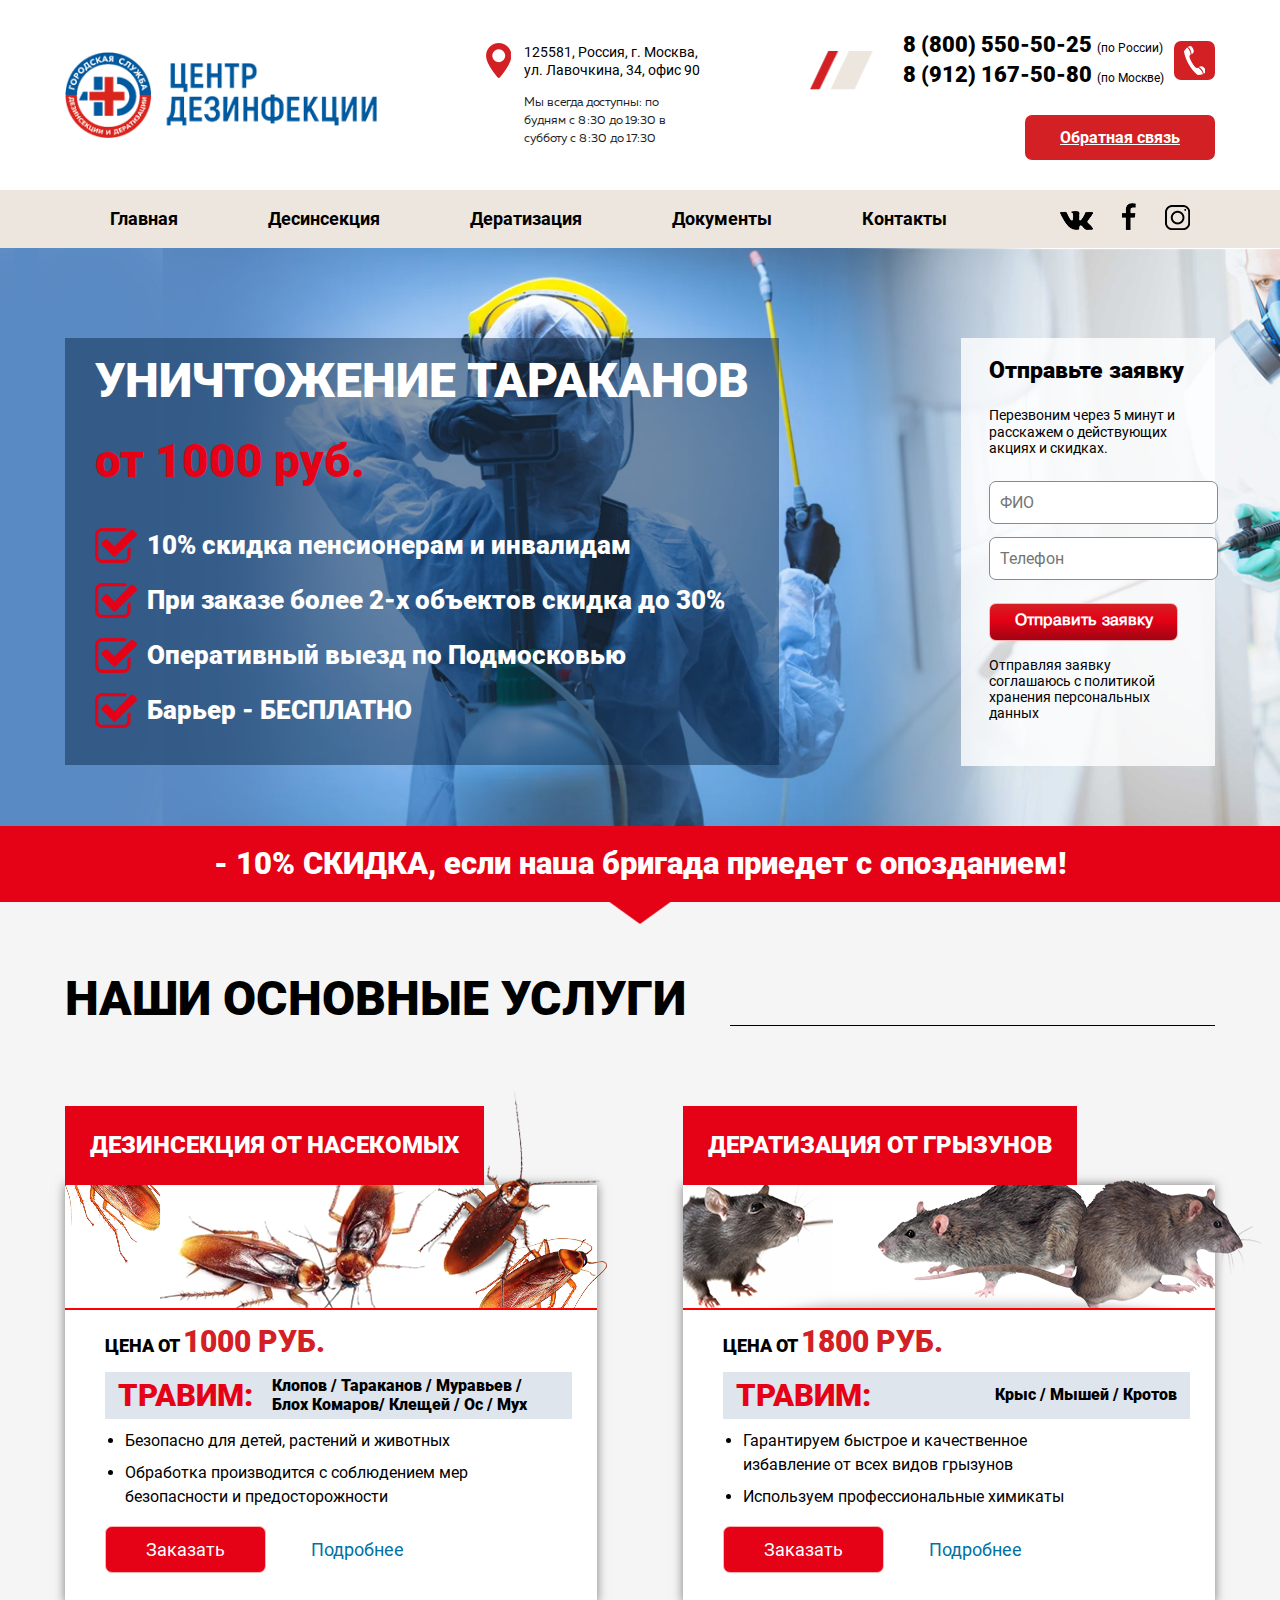
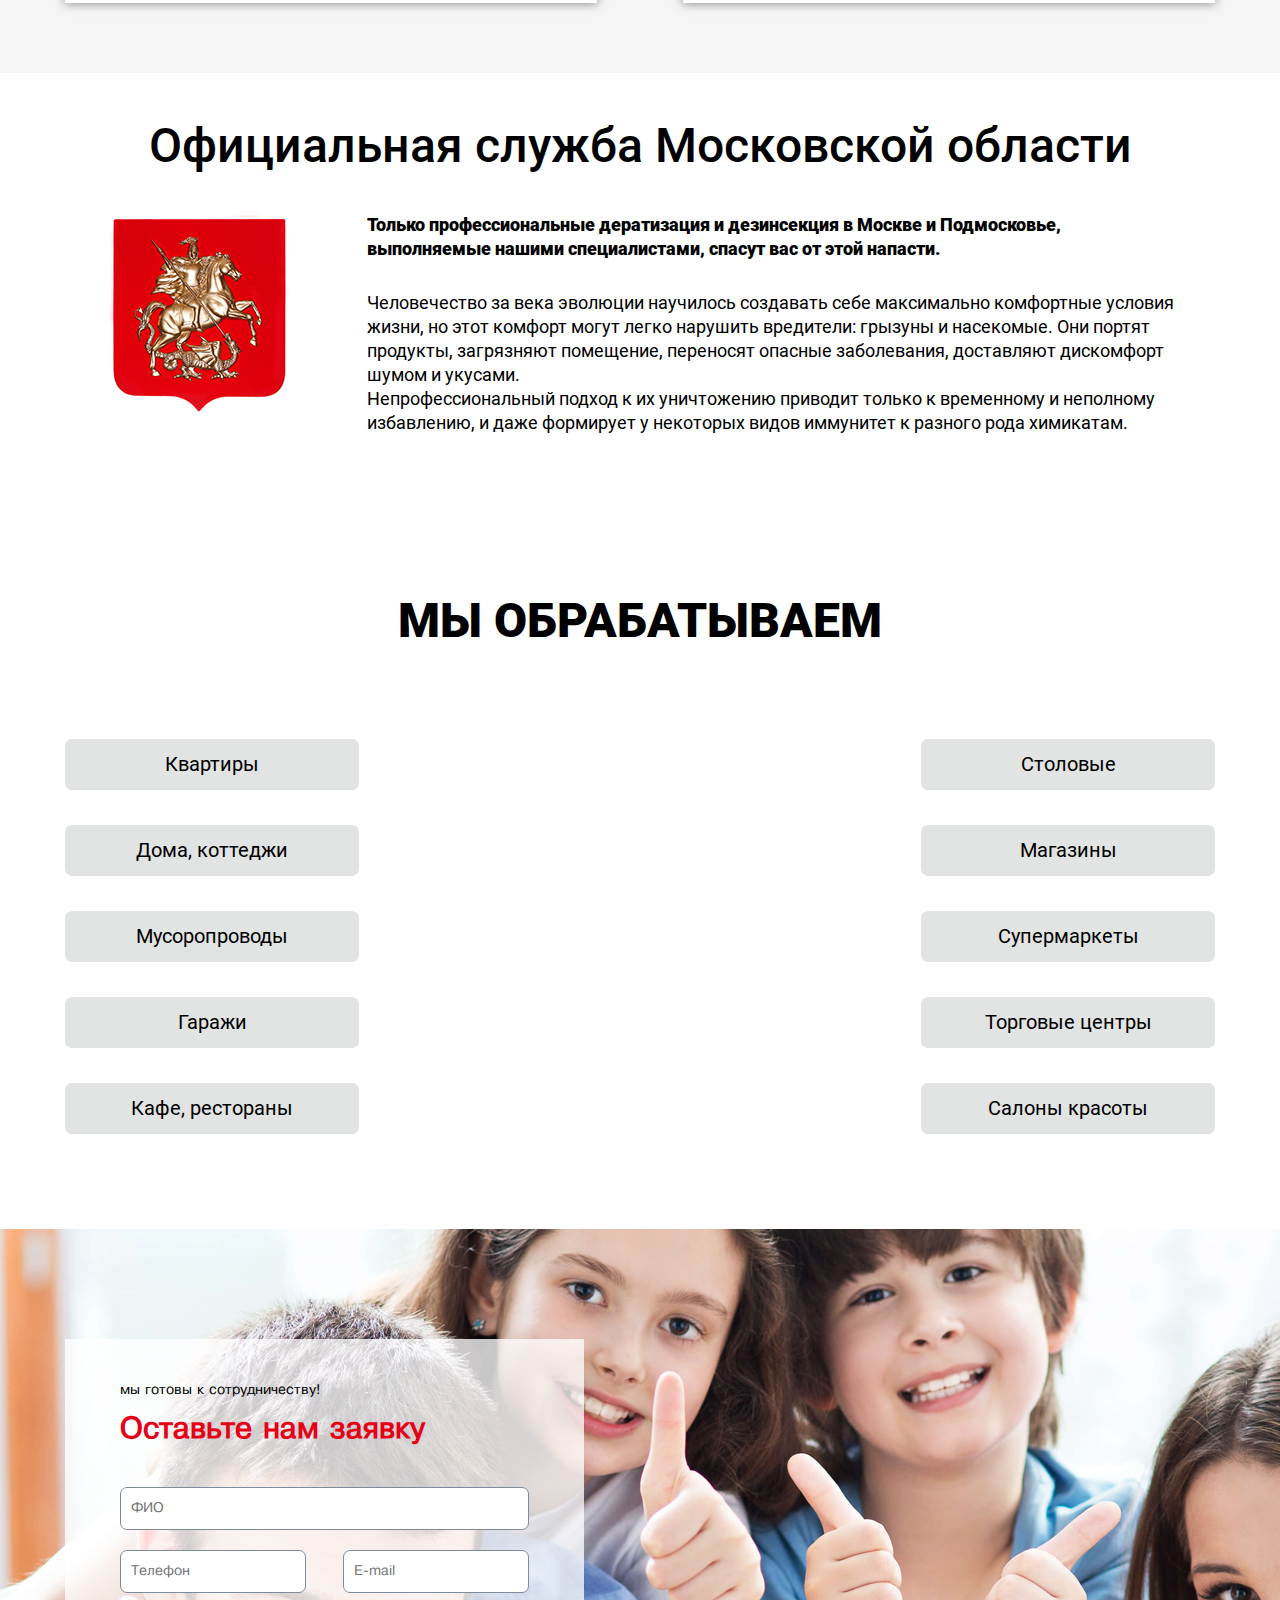
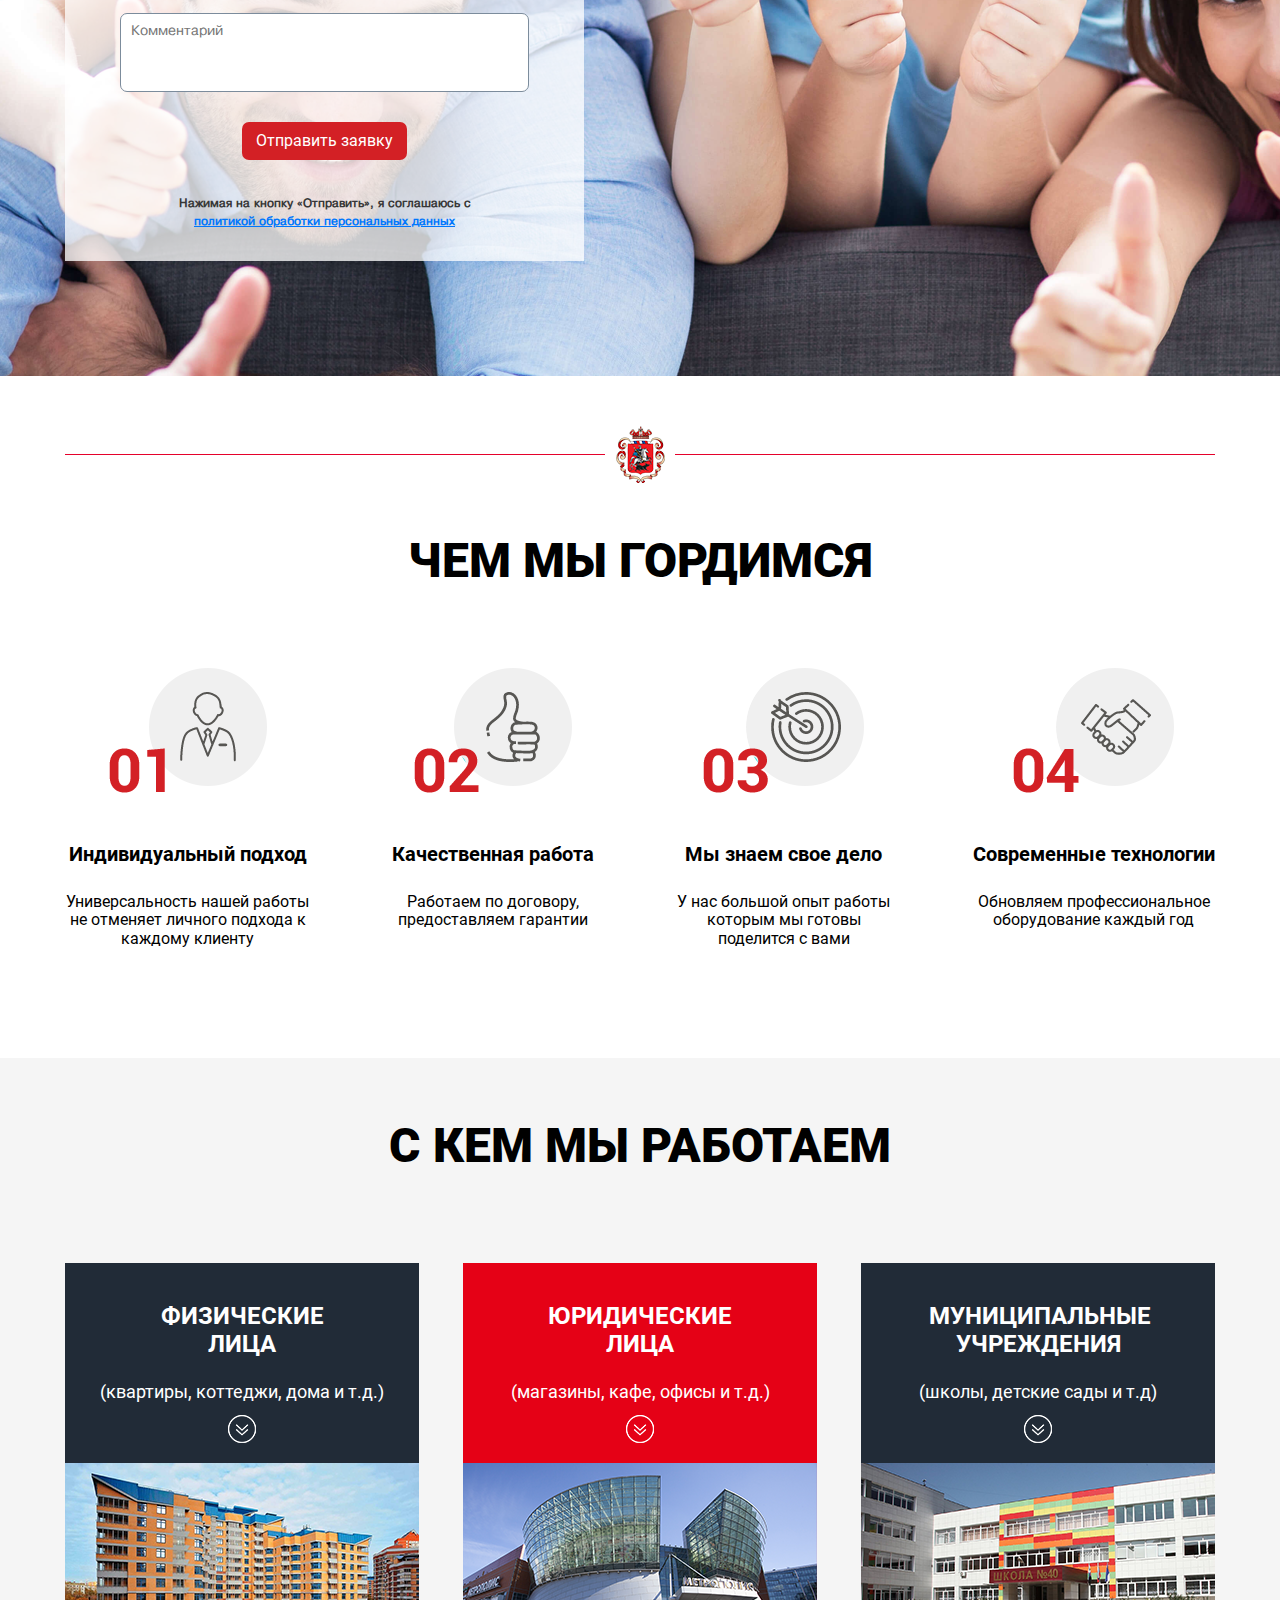
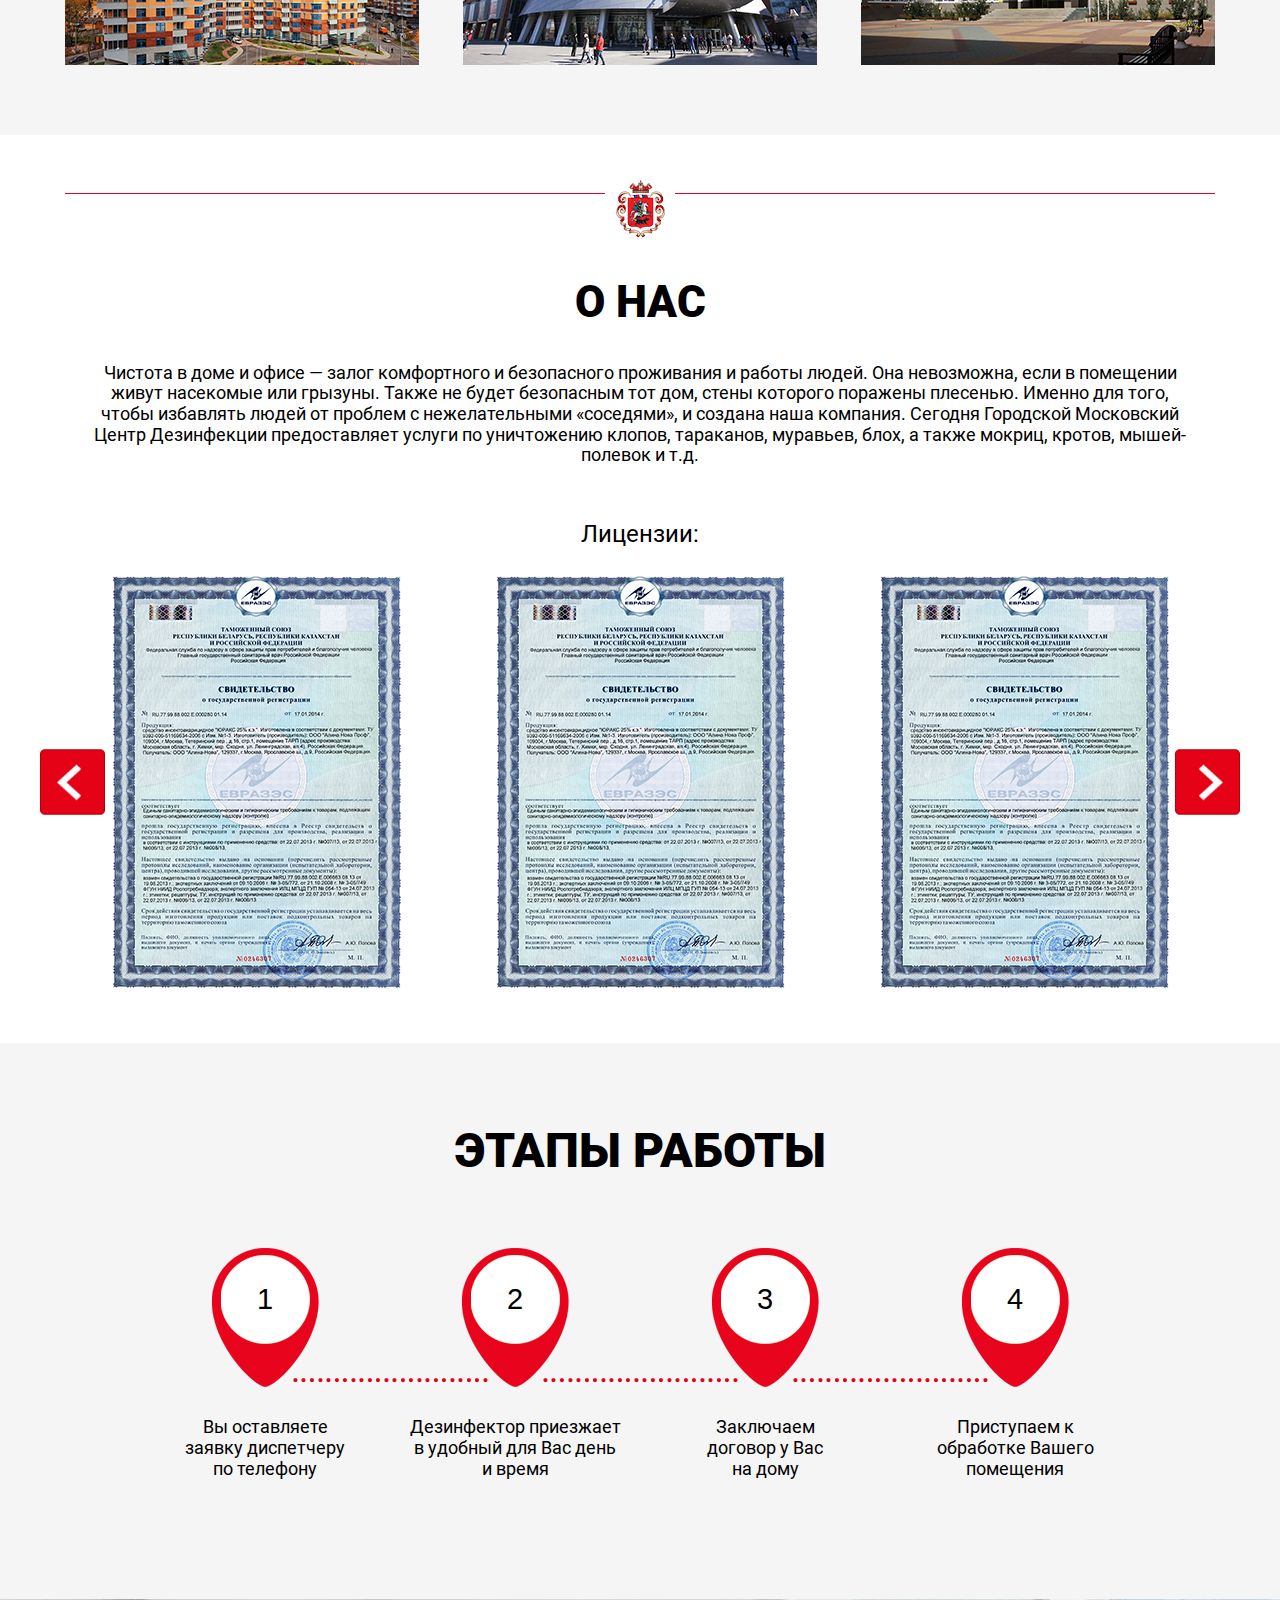
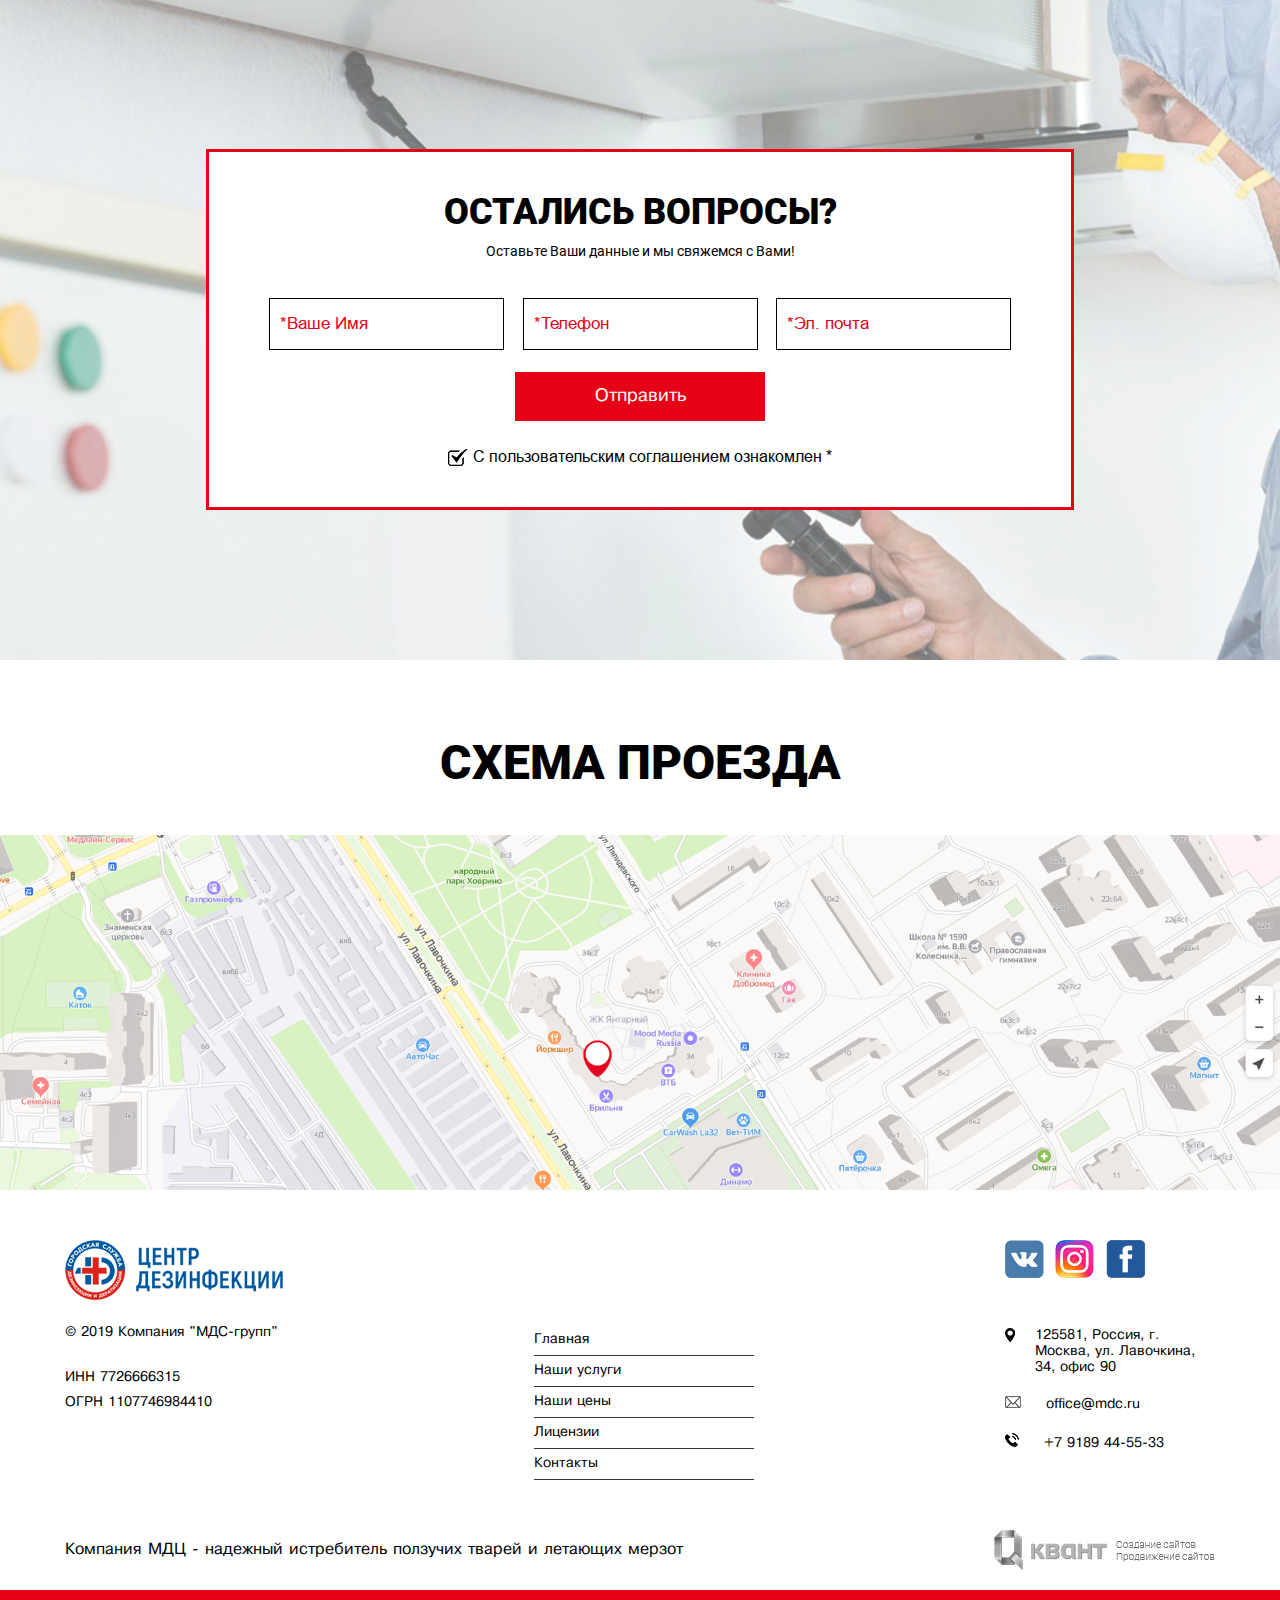
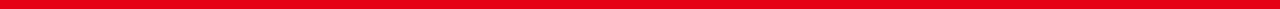
==== main.html @ e2142333 "both pages + responsive" ====
<html lang="en">
<head>
    <meta charset="UTF-8">
    <meta name="viewport" content="width=device-width, initial-scale=1.0">
    <title>MCD</title>
    <link rel="stylesheet" href="css/normalize.css">
    <link rel="stylesheet" href="fonts/Roboto/style.css">
    <link rel="stylesheet" href="fonts/Muller/style.css">
    <link rel="stylesheet" href="fonts/Pragmatica/style.css">
    <link rel="stylesheet" href="fonts/Arial/style.css">
    <link rel="stylesheet" href="css/slick.css">
    <link rel="stylesheet" href="css/style.css">
</head>
<body>
    
    <header>
        <div class="container">
            <div class="logo">
                <img src="img/mainLogo.png" alt="">
            </div>

            <div class="addresInfo">
                <div class="left">
                    <img src="img/mark.png" alt="">
                </div>
                <div class="right">
                    <p>125581, Россия, г. Москва, 
                        ул. Лавочкина, 34, офис 90
                    </p>
                    <span>Мы всегда доступны:
                        по будням с 8:30 до 19:30
                        в субботу с 8:30 до 17:30
                    </span>
                </div>
            </div>

            <div class="phoneNumbers">
                <div class="wrapper">
                    <div class="left">
                        <img src="img/anLines.png" alt="">
                    </div>
                    <div class="right">
                        <div class="phones">
                            <a href="tel:+8 (800) 550-50-25">
                                8 (800) 550-50-25
                                <span>(по России)</span>
                            </a>
                            <a href="tel:+8 (912) 167-50-80">
                                8 (912) 167-50-80
                                <span>
                                    (по Москве)
                                </span>
                            </a>
                        </div>
                        <a href="#" class="button"><img src="img/icone-fone.png" alt=""></a>
                    </div>
                </div>
                <a href="#" class="feedback"> Обратная связь</a>
            </div>
        </div>
    </header>
    
    <section id="menu">
        <div class="container">
            <div class="menu">
                <ul class="menuList">
                    <li class="menuList-item"><a href="#">Главная</a></li>
                    <li class="menuList-item"><a href="#">Десинсекция</a></li>
                    <li class="menuList-item"><a href="#">Дератизация </a></li>
                    <li class="menuList-item"><a href="#">Документы</a></li>
                    <li class="menuList-item"><a href="#">Контакты</a></li>
                </ul>
            </div>
            <div class="socLinks">
                <ul class="solLinks-list">
                    <li class="socLinks-list-item"><a href="#"><img src="img/vk.png" alt=""></a></li>
                    <li class="socLinks-list-item"><a href="#"><img src="img/fa.png" alt=""></a></li>
                    <li class="socLinks-list-item"><a href="#"><img src="img/ig.png" alt=""></a></li>
                </ul>
            </div>
            <div class="burger">
                <span></span>
                <span></span>
                <span></span>
            </div>
        </div>
    </section>

    <section id="slid">
        <div class="container">
            <div class="left">  
                <div class="slider">
                    <div class="slider-wrapper">
                        <div class="slider-wrapper-item">
                            <p>уничтожение тараканов</p>
                            <span>от 1000 руб.</span>
                            <ul>
                                <li>10% скидка пенсионерам и инвалидам</li>
                                <li>При заказе более 2-х объектов скидка до 30%</li>
                                <li>Оперативный выезд по Подмосковью</li>
                                <li>Барьер - БЕСПЛАТНО</li>
                            </ul>
                        </div>
                    </div>
                </div>
            </div>
            <div class="right">
                <p> Отправьте заявку</p>
                <span>Перезвоним через 5 минут и 
                    расскажем о действующих 
                    акциях и скидках.</span>
                <form>
                    <input type="text" placeholder="ФИО">
                    <input type="text" placeholder="Телефон">
                    <button>Отправить заявку</button>
                    <span>Отправляя заявку соглашаюсь
                        с политикой хранения 
                       персональных данных</span>
                </form>
            </div>
        </div>
    </section>

    <section id="disc">
        <div class="container">
            <p>- 10% СКИДКА, если наша бригада приедет с опозданием!</p>
        </div>
        <img src="img/aroowddown.png" alt="">
    </section>

    <section id="sercis">
        <div class="container">
            <div class="title">
                <p>наши основные услуги</p>
                <span></span>
            </div>
            <div class="wrapper">
                <div class="item">
                    <h6>Дезинсекция от насекомых</h6>
                    <div class="bout">
                        <div class="img-wrapper">
                            <img src="img/tarakans.png" alt="">
                        </div>
                        <div class="bout-wrapper">
                            <div class="hor-line"></div>
                            <div class="price">
                                <p>Цена от <span> 1000 руб.</span> </p>
                            </div>
                            <div class="sho">
                                <p>ТРАВИМ:</p>
                                <span>Клопов / Тараканов / Муравьев / Блох
                                    Комаров/ Клещей / Ос  / Мух</span>
                            </div>
                            <ul>
                                <li>Безопасно для детей, растений и животных</li>
                                <li>Обработка производится с соблюдением мер безопасности и предосторожности</li>
                            </ul>
                            <div class="links">
                                <a href="№" class="ord">Заказать</a>
                                <a href="Подробнее" class="mor">Подробнее</a>
                            </div>
                        </div>
                    </div>
                </div>
                <div class="item">
                    <h6>Дератизация от грызунов</h6>
                    <div class="bout">
                        <div class="img-wrapper sec">
                            <img src="img/tichemish.png" alt="">
                        </div>
                        <div class="bout-wrapper">
                            <div class="hor-line"></div>
                            <div class="price">
                                <p>Цена от <span> 1800 руб.</span> </p>
                            </div>
                            <div class="sho">
                                <p>ТРАВИМ:</p>
                                <span>Крыс / Мышей / Кротов</span>
                            </div>
                            <ul>
                                <li>Гарантируем быстрое и качественное избавление от всех видов грызунов</li>
                                <li>Используем профессиональные химикаты</li>
                            </ul>
                            <div class="links">
                                <a href="№" class="ord">Заказать</a>
                                <a href="Подробнее" class="mor">Подробнее</a>
                            </div>
                        </div>
                    </div>
                </div>
            </div>
        </div>
    </section>

    <section id="ofic">
        <div class="container">
            <h4>Официальная служба Московской области</h4>
            <div class="wrapper">
                <div class="left">
                    <img src="img/gerb_-moscow-dlya-pomesheniy-1000x1000h.png" alt="">
                </div>
                <div class="right">
                    <span>Только профессиональные дератизация и дезинсекция в Москве и Подмосковье, выполняемые нашими специалистами, спасут вас от этой напасти. </span>
                    <p>Человечество за века эволюции научилось создавать себе максимально комфортные условия жизни, но этот комфорт могут легко нарушить вредители: грызуны и насекомые. Они портят продукты, загрязняют помещение, переносят опасные заболевания, доставляют дискомфорт шумом и укусами. </p>
                    <p>Непрофессиональный подход к их уничтожению приводит только к временному и неполному избавлению, и даже формирует у некоторых видов иммунитет к разного рода химикатам. </p>
                </div>
            </div>
        </div>
    </section>

    <section id="act">
        <div class="container">
            <div class="top">
                <h4>акция</h4>
                <span></span>
            </div>
            <div class="bottom">
                <div class="wrapper">
                    <div class="left">
                        <p>скидка 10%</p>
                        <span>инвалидам и 
                            многодетным семьям</span>
                    </div>
                    <div class="center">
                        <p>При заказе  обработки помещения двумя 
                            препаратами и более -БАРЬЕР в подарок! </p>
                    </div>
                    <div class="right">
                        <a href="#">подробнее</a>
                    </div>
                </div>
            </div>
        </div>
    </section>

    <section id="process">
        <div class="container">
            <h4>Мы обрабатываем</h4>
            <div class="wrapper">
                <div class="left procList">
                    <ul>
                        <li>Квартиры</li>
                        <li>Дома, коттеджи</li>
                        <li>Мусоропроводы</li>
                        <li>Гаражи</li>
                        <li>Кафе, рестораны</li>
                    </ul>
                </div>
                <div class="center">
                    <img src="img/ghostBuster2.png" alt="">
                </div>
                <div class="right procList">
                    <ul>
                        <li>Столовые</li>
                        <li>Магазины</li>
                        <li>Супермаркеты</li>
                        <li>Торговые центры</li>
                        <li>Салоны красоты</li>
                    </ul>
                </div>
            </div>
        </div>
    </section>

    <section id="leav">
        <div class="container">
            <div class="wrapper">
                <span>мы готовы к сотрудничеству!</span>
                <p>Оставьте нам заявку</p>
                <form >
                    <input type="text" placeholder="ФИО">
                    <div class="form-wrapper">
                        <input type="text" placeholder="Телефон">
                        <input type="text" placeholder="E-mail">
                    </div>
                    <textarea name="comment" id=""" placeholder="Комментарий"></textarea>
                    <button>Отправить заявку</button>
                    <p class="som">Нажимая на кнопку «Отправить», я соглашаюсь с
                        <a href="#">
                            политикой обработки персональных данных
                        </a>
                    </p>
                </form>
            </div>
        </div>
    </section>

    <section id="pride">
        <div class="container">
            <div class="top">
                <span></span>
                <img src="img/logosmol.png" alt="">
                <span></span>
            </div>
            <h4>чем мы гордимся</h4>
            <div class="wrapper">
                <div class="item">
                    <img src="img/01.png" alt="">
                    <p>Индивидуальный подход</p>
                    <span class="fi">Универсальность нашей работы не отменяет личного подхода к каждому клиенту</span>
                </div>
                <div class="item">
                    <img src="img/02.png" alt="">
                    <p>Качественная работа</p>
                    <span class="se">Работаем по договору, предоставляем гарантии</span>
                </div>
                <div class="item">
                    <img src="img/03.png" alt="">
                    <p>Мы знаем свое дело</p>
                    <span class="th">У нас большой опыт работы которым мы готовы поделится с вами</span>
                </div>
                <div class="item">
                    <img src="img/04.png" alt="">
                    <p>Современные технологии</p>
                    <span class="fo">Обновляем профессиональное оборудование каждый год</span>
                </div>
            </div>
        </div>
    </section>


    <section id="workwith">
        <div class="container">
            <h4>С КЕМ МЫ РАБОТАЕМ</h4>
            <div class="wrapper">
                <div class="item">
                    <p>физические лица</p>
                    <span>(квартиры, коттеджи, дома и т.д.)</span>
                    <a href="#"><img src="img/arrdw.png" alt=""></a>
                    <img src="img/home1.png" alt="">
                </div>
                <div class="item red">
                    <p>юридические 
                        лица</p>
                    <span>(магазины, кафе, офисы и т.д.)</span>
                    <a href="#"><img src="img/arrdw.png" alt=""></a>
                    <img src="img/20160424_arch_083-40.png" alt="">
                </div>
                <div class="item">
                    <p>муниципальные
                        учреждения</p>
                    <span>(школы, детские сады и т.д)</span>
                    <a href="#"><img src="img/arrdw.png" alt=""></a>
                    <img src="img/6473924493088928_23d4.png" alt="">
                </div>
            </div>
        </div>
    </section>


    <section id="aboutUs">
        <div class="container">
            <div class="top">
                <span></span>
                <img src="img/logosmol.png" alt="">
                <span></span>
            </div>
            <h4>о нас</h4>
            <p>Чистота в доме и офисе — залог комфортного и безопасного проживания и работы людей. Она невозможна, если в помещении живут насекомые или грызуны. Также не будет безопасным тот дом, стены которого поражены плесенью. Именно для того, чтобы избавлять людей от проблем с нежелательными «соседями», и создана наша компания. Сегодня Городской Московский Центр Дезинфекции предоставляет услуги по уничтожению клопов, тараканов, муравьев, блох, а также мокриц, кротов, мышей-полевок и т.д.</p>
            <span>Лицензии:</span>
            <div class="slider">
                <div class="prevArrow"><img src="img/sliderarrowrever.png" alt=""></div>
                <div class="nextArrow"><img src="img/sliderarrow.png" alt=""></div>
                <div id="slider-wrapper">
                    <div class="item">
                        <img src="img/224bf5_38992fc24345467e85a9c47b51f664c1.jpg_srz_1661_2362_85_22_0.50_1.20_0.00_jpg_srz_копия.png" alt="">
                    </div>
                    <div class="item">
                        <img src="img/224bf5_38992fc24345467e85a9c47b51f664c1.jpg_srz_1661_2362_85_22_0.50_1.20_0.00_jpg_srz_копия.png" alt="">
                    </div>
                    <div class="item">
                        <img src="img/224bf5_38992fc24345467e85a9c47b51f664c1.jpg_srz_1661_2362_85_22_0.50_1.20_0.00_jpg_srz_копия.png" alt="">
                    </div>
                    <div class="item">
                        <img src="img/224bf5_38992fc24345467e85a9c47b51f664c1.jpg_srz_1661_2362_85_22_0.50_1.20_0.00_jpg_srz_копия.png" alt="">
                    </div>
                    <div class="item">
                        <img src="img/224bf5_38992fc24345467e85a9c47b51f664c1.jpg_srz_1661_2362_85_22_0.50_1.20_0.00_jpg_srz_копия.png" alt="">
                    </div>
                    <div class="item">
                        <img src="img/224bf5_38992fc24345467e85a9c47b51f664c1.jpg_srz_1661_2362_85_22_0.50_1.20_0.00_jpg_srz_копия.png" alt="">
                    </div>
                    

                </div>
            </div>
        </div>
    </section>

    <section id="stage">
        <div class="container">
            <h4> этапы работы</h4>
            <div class="wrapper">
                <div class="top">
                    <div class="mark">
                        <img src="img/sprite_border.png" alt="" class="mark">
                        <p>1</p>
                        <span class="fir">Вы оставляете
                            заявку диспетчеру
                            по телефону</span>
                            <div class="dots on"></div>
                    </div>
                    <div class="mark">
                        <img src="img/sprite_border.png" alt="" class="mark">
                        <p>2</p>
                        <span class="sec">Дезинфектор приезжает
                            в удобный для Вас 
                            день и время</span>
                            <div class="dots tw"></div>
                    </div>
                    <div class="mark">
                        <img src="img/sprite_border.png" alt="" class="mark">
                        <p>3</p>
                        <span class="thir">Заключаем 
                            договор у Вас 
                            на дому</span>
                            <div class="dots tr"></div>
                    </div>
                    <div class="mark">
                        <img src="img/sprite_border.png" alt="" class="mark">
                        <p>4</p>
                        <span class="four">Приступаем 
                            к обработке
                            Вашего помещения</span>
                    </div>
                </div>
                <div class="bottom">
                    
                    
                    
                </div>
            </div>
        </div>
    </section>

    <section id="quest">
        <div class="container">
            <div class="wrapper">
                <h4>Остались вопросы?</h4>
                <p>Оставьте Ваши данные и мы свяжемся с Вами!</p>
                <form>
                    <div class="form-wrapper">
                        <input type="text" placeholder="*Ваше Имя">
                        <input type="tel" placeholder="*Телефон">
                        <input type="email" placeholder="*Эл. почта">
                    </div>
                    <button>Отправить</button>
                    <div class="sign">
                        <!-- <input type="checkbox" name="singCheck" id="singCheck"> -->
                        <img src="img/check2.png" alt="">
                        <label for="singCheck">С пользовательским соглашением ознакомлен *</label>
                    </div>
                </form>
            </div>
        </div>
    </section>

    <section id="scheme">
        <h4>схема проезда</h4>
        <div class="map">
            <img src="img/map.png" alt="">
        </div>
    </section>

    <footer>
        <div class="container">
            <div class="top">
                <div class="left">
                    <img src="img/footerLogo.png" alt="" class="logo">
                    <p class="right">© 2019  Компания "МДС-групп"</p>
                    <p>ИНН 7726666315</p>
                    <p>ОГРН 1107746984410</p>
                </div>
                <div class="center">
                    <ul>
                        <li>Главная</li>
                        <li>Наши услуги</li>
                        <li>Наши цены </li>
                        <li>Лицензии</li>
                        <li>Контакты</li>
                    </ul>
                </div>
                <div class="right">
                    <div class="socLinks">
                        <a href="#"><img src="img/vk1.png" alt=""></a>
                        <a href="#"><img src="img/ig1.png" alt=""></a>
                        <a href="#"><img src="img/fa1.png" alt=""></a>
                    </div>
                    <div class="loc">
                        <img src="img/maps-and-flags.png" alt="">
                        <p>125581, Россия, г. Москва, 
                        ул. Лавочкина, 34, офис 90</p>
                    </div>
                    <div class="mail wrs">
                        <img src="img/kisspng-email-address-computer-icons-waitakere-kyokushin-k-outlook-5ad5a751e7c9a8.png" alt="">
                        <a href="mailto:office@mdc.ru">office@mdc.ru</a>
                    </div>
                    <div class="phon wrs">
                        <img src="img/telephone.png" alt="">
                        <a href="tel:++7 9189 44-55-33">+7 9189 44-55-33</a>
                    </div>
                </div>
            </div>
            <div class="bottom">
                <div class="left">
                    <p>Компания МДЦ - надежный истребитель ползучих тварей и летающих мерзот</p>
                </div>
                <div class="right">
                    <img src="img/qvant.png" alt="">
                </div>
            </div>
        </div>
        <div class="rl"></div>
    </footer>
    <script src="js/jquery-3.5.1.min.js"></script>
    <script src="js/slick.min.js"></script>
    <script src="js/main.js"></script>
</body>
</html>
---- fonts/Roboto/style.css ----
/* This stylesheet generated by Transfonter (https://transfonter.org) on February 25, 2018 4:00 PM */

@font-face {
    font-family: 'Roboto';
    src: url('Roboto-MediumItalic.eot');
    src: local('Roboto Medium Italic'), local('Roboto-MediumItalic'),
        url('Roboto-MediumItalic.eot?#iefix') format('embedded-opentype'),
        url('Roboto-MediumItalic.woff') format('woff'),
        url('Roboto-MediumItalic.ttf') format('truetype');
    font-weight: 500;
    font-style: italic;
}

@font-face {
    font-family: 'Roboto';
    src: url('Roboto-Italic.eot');
    src: local('Roboto Italic'), local('Roboto-Italic'),
        url('Roboto-Italic.eot?#iefix') format('embedded-opentype'),
        url('Roboto-Italic.woff') format('woff'),
        url('Roboto-Italic.ttf') format('truetype');
    font-weight: normal;
    font-style: italic;
}

@font-face {
    font-family: 'Roboto';
    src: url('Roboto-Bold.eot');
    src: local('Roboto Bold'), local('Roboto-Bold'),
        url('Roboto-Bold.eot?#iefix') format('embedded-opentype'),
        url('Roboto-Bold.woff') format('woff'),
        url('Roboto-Bold.ttf') format('truetype');
    font-weight: bold;
    font-style: normal;
}

@font-face {
    font-family: 'Roboto';
    src: url('Roboto-Regular.eot');
    src: local('Roboto'), local('Roboto-Regular'),
        url('Roboto-Regular.eot?#iefix') format('embedded-opentype'),
        url('Roboto-Regular.woff') format('woff'),
        url('Roboto-Regular.ttf') format('truetype');
    font-weight: normal;
    font-style: normal;
}

@font-face {
    font-family: 'Roboto';
    src: url('Roboto-Medium.eot');
    src: local('Roboto Medium'), local('Roboto-Medium'),
        url('Roboto-Medium.eot?#iefix') format('embedded-opentype'),
        url('Roboto-Medium.woff') format('woff'),
        url('Roboto-Medium.ttf') format('truetype');
    font-weight: 500;
    font-style: normal;
}

@font-face {
    font-family: 'Roboto';
    src: url('Roboto-BoldItalic.eot');
    src: local('Roboto Bold Italic'), local('Roboto-BoldItalic'),
        url('Roboto-BoldItalic.eot?#iefix') format('embedded-opentype'),
        url('Roboto-BoldItalic.woff') format('woff'),
        url('Roboto-BoldItalic.ttf') format('truetype');
    font-weight: bold;
    font-style: italic;
}

@font-face {
    font-family: 'Roboto';
    src: url('Roboto-ThinItalic.eot');
    src: local('Roboto Thin Italic'), local('Roboto-ThinItalic'),
        url('Roboto-ThinItalic.eot?#iefix') format('embedded-opentype'),
        url('Roboto-ThinItalic.woff') format('woff'),
        url('Roboto-ThinItalic.ttf') format('truetype');
    font-weight: 100;
    font-style: italic;
}

@font-face {
    font-family: 'Roboto';
    src: url('Roboto-Black.eot');
    src: local('Roboto Black'), local('Roboto-Black'),
        url('Roboto-Black.eot?#iefix') format('embedded-opentype'),
        url('Roboto-Black.woff') format('woff'),
        url('Roboto-Black.ttf') format('truetype');
    font-weight: 900;
    font-style: normal;
}

@font-face {
    font-family: 'Roboto';
    src: url('Roboto-Light.eot');
    src: local('Roboto Light'), local('Roboto-Light'),
        url('Roboto-Light.eot?#iefix') format('embedded-opentype'),
        url('Roboto-Light.woff') format('woff'),
        url('Roboto-Light.ttf') format('truetype');
    font-weight: 300;
    font-style: normal;
}

@font-face {
    font-family: 'Roboto';
    src: url('Roboto-LightItalic.eot');
    src: local('Roboto Light Italic'), local('Roboto-LightItalic'),
        url('Roboto-LightItalic.eot?#iefix') format('embedded-opentype'),
        url('Roboto-LightItalic.woff') format('woff'),
        url('Roboto-LightItalic.ttf') format('truetype');
    font-weight: 300;
    font-style: italic;
}

@font-face {
    font-family: 'Roboto';
    src: url('Roboto-BlackItalic.eot');
    src: local('Roboto Black Italic'), local('Roboto-BlackItalic'),
        url('Roboto-BlackItalic.eot?#iefix') format('embedded-opentype'),
        url('Roboto-BlackItalic.woff') format('woff'),
        url('Roboto-BlackItalic.ttf') format('truetype');
    font-weight: 900;
    font-style: italic;
}

@font-face {
    font-family: 'Roboto';
    src: url('Roboto-Thin.eot');
    src: local('Roboto Thin'), local('Roboto-Thin'),
        url('Roboto-Thin.eot?#iefix') format('embedded-opentype'),
        url('Roboto-Thin.woff') format('woff'),
        url('Roboto-Thin.ttf') format('truetype');
    font-weight: 100;
    font-style: normal;
}
---- fonts/Muller/style.css ----
@font-face {
    font-family: 'Muller';
    src: local('Muller Regular'), local('Muller-Regular'),
        url('MullerRegular.woff2') format('woff2'),
        url('MullerRegular.woff') format('woff'),
        url('MullerRegular.ttf') format('truetype');
    font-weight: 400;
    font-style: normal;
  }
---- fonts/Pragmatica/style.css ----
@font-face {
	font-family: "Pragmatica C";
	src: url("pragmatica-cyrillic.eot"); /* IE9 Compat Modes */
	src: url("pragmatica-cyrillic.eot?#iefix") format("embedded-opentype"), /* IE6-IE8 */
		url("pragmatica-cyrillic.otf") format("opentype"), /* Open Type Font */
		url("pragmatica-cyrillic.svg") format("svg"), /* Legacy iOS */
		url("pragmatica-cyrillic.ttf") format("truetype"), /* Safari, Android, iOS */
		url("pragmatica-cyrillic.woff") format("woff"), /* Modern Browsers */
		url("pragmatica-cyrillic.woff2") format("woff2"); /* Modern Browsers */
	font-weight: normal;
	font-style: normal;
}
---- fonts/Arial/style.css ----
@font-face {
    font-family: 'Arial';
    src: url('ArialMT.eot');
    src: url('ArialMT.eot?#iefix') format('embedded-opentype'),
    url('ArialMT.woff') format('woff'),
    url('ArialMT.ttf') format('truetype');
    font-weight: normal;
    font-style: normal;
    }
---- css/style.css ----
* {
  margin: 0;
  padding: 0;
  -webkit-box-sizing: border-boxz;
          box-sizing: border-boxz;
}

header .container {
  max-width: 1150px;
  width: 95%;
  margin: 0 auto;
  display: -webkit-box;
  display: -ms-flexbox;
  display: flex;
  -webkit-box-pack: justify;
      -ms-flex-pack: justify;
          justify-content: space-between;
  -webkit-box-align: center;
      -ms-flex-align: center;
          align-items: center;
  padding: 30px 0;
}

header .container .logo img {
  max-width: 312px;
  max-height: 141;
}

header .container .addresInfo {
  display: -webkit-box;
  display: -ms-flexbox;
  display: flex;
}

header .container .addresInfo .left {
  margin-right: 13px;
}

header .container .addresInfo .left img {
  max-width: 25px;
  max-height: 35px;
}

header .container .addresInfo .right {
  max-width: 177px;
}

header .container .addresInfo .right p {
  font-family: 'Roboto';
  font-size: 14px;
  font-weight: 400;
  line-height: 18px;
  margin-bottom: 15px;
}

header .container .addresInfo .right span {
  display: block;
  max-width: 147px;
  color: #202124;
  font-family: "Muller";
  font-size: 12px;
  font-weight: 400;
  line-height: 18px;
}

header .container .phoneNumbers {
  display: -webkit-box;
  display: -ms-flexbox;
  display: flex;
  -webkit-box-orient: vertical;
  -webkit-box-direction: normal;
      -ms-flex-direction: column;
          flex-direction: column;
  -webkit-box-align: end;
      -ms-flex-align: end;
          align-items: flex-end;
}

header .container .phoneNumbers .wrapper {
  display: -webkit-box;
  display: -ms-flexbox;
  display: flex;
}

header .container .phoneNumbers .wrapper .left {
  -ms-flex-item-align: end;
      align-self: flex-end;
  margin-right: 30px;
}

header .container .phoneNumbers .wrapper .left img {
  max-width: 65px;
  max-height: 40px;
}

header .container .phoneNumbers .wrapper .right {
  display: -webkit-box;
  display: -ms-flexbox;
  display: flex;
  -webkit-box-align: center;
      -ms-flex-align: center;
          align-items: center;
}

header .container .phoneNumbers .wrapper .right .phones {
  margin-right: 10px;
}

header .container .phoneNumbers .wrapper .right .phones a {
  display: block;
  color: #000000;
  text-decoration: none;
  font-family: 'Roboto';
  font-size: 22px;
  font-weight: 900;
  line-height: 29.39px;
  text-transform: uppercase;
}

header .container .phoneNumbers .wrapper .right .phones a span {
  font-size: 12px;
  font-weight: 400;
  line-height: 24px;
  text-transform: none;
}

header .container .phoneNumbers .wrapper .right a.button {
  display: block;
  background-color: #d32025;
  height: -webkit-max-content;
  height: -moz-max-content;
  height: max-content;
  padding: 5px 10px;
  border-radius: 7px;
}

header .container .phoneNumbers .feedback {
  margin-top: 25px;
  height: -webkit-max-content;
  height: -moz-max-content;
  height: max-content;
  width: -webkit-fit-content;
  width: -moz-fit-content;
  width: fit-content;
  display: block;
  background-color: #d32025;
  color: #ffffff;
  font-family: Roboto;
  font-size: 16px;
  font-weight: 700;
  line-height: 45px;
  padding: 0 35px;
  border-radius: 7px;
}

#menu {
  background-color: #ede6de;
}

#menu .container {
  width: 95%;
  max-width: 1150px;
  margin: 0 auto;
  display: -webkit-box;
  display: -ms-flexbox;
  display: flex;
  -webkit-box-pack: justify;
      -ms-flex-pack: justify;
          justify-content: space-between;
  -webkit-box-align: center;
      -ms-flex-align: center;
          align-items: center;
}

#menu .container .menu .menuList {
  list-style-type: none;
  display: -webkit-box;
  display: -ms-flexbox;
  display: flex;
}

#menu .container .menu .menuList-item {
  display: block;
}

#menu .container .menu .menuList-item a {
  display: inline-block;
  text-decoration: none;
  color: #000000;
  font-family: 'Roboto';
  font-size: 18px;
  font-weight: 700;
  line-height: 58px;
  padding: 0px 45px;
  -webkit-transition: .3s;
  transition: .3s;
}

#menu .container .menu .menuList-item a:hover {
  background-color: #d32025;
}

#menu .container .socLinks-list {
  list-style-type: none;
}

#menu .container .socLinks-list-item {
  margin-right: 25px;
  display: inline-block;
}

#breadcrumbs {
  padding: 25px 0;
  border-bottom: 1px solid #acacac;
}

#breadcrumbs .container {
  width: 95%;
  max-width: 1150px;
  margin: 0 auto;
}

#breadcrumbs .container .path {
  display: -webkit-box;
  display: -ms-flexbox;
  display: flex;
}

#breadcrumbs .container .path li {
  font-family: 'Roboto';
  font-size: 16px;
  font-weight: 400;
  line-height: 18px;
  display: -webkit-box;
  display: -ms-flexbox;
  display: flex;
  -webkit-box-align: center;
      -ms-flex-align: center;
          align-items: center;
  margin-right: 10px;
}

#breadcrumbs .container .path li a {
  text-decoration: none;
  color: #000000;
}

#breadcrumbs .container .path li:last-child::after {
  display: none;
}

#breadcrumbs .container .path li img {
  margin-right: 10px;
}

#breadcrumbs .container .path li::after {
  margin-left: 10px;
  content: '';
  display: inline-block;
  width: 11px;
  height: 22px;
  background: url(../img/slash.png) no-repeat;
  background-position: center center;
}

#title .titleContainer {
  display: -webkit-box;
  display: -ms-flexbox;
  display: flex;
  -webkit-box-align: end;
      -ms-flex-align: end;
          align-items: flex-end;
  -webkit-box-pack: justify;
      -ms-flex-pack: justify;
          justify-content: space-between;
  width: 95%;
  max-width: 1150px;
  margin: 0 auto;
  padding: 30px 0;
}

#title .titleContainer p {
  font-family: 'Roboto';
  font-size: 48px;
  font-weight: 900;
  text-transform: uppercase;
}

#title .titleContainer span {
  margin-bottom: 11px;
  display: block;
  width: 454px;
  height: 3px;
  background-color: #d32025;
}

#exterminate {
  background-image: url(../img/exter.png);
  background-size: cover;
  background-position: center center;
  padding: 36px 0;
}

#exterminate .contantContainer {
  width: 95%;
  max-width: 1300px;
  margin: 0 auto;
}

#exterminate .contantContainer .container {
  width: 100%;
  display: -webkit-box;
  display: -ms-flexbox;
  display: flex;
}

#exterminate .contantContainer .left {
  -webkit-box-shadow: 0 0 40px rgba(119, 119, 119, 0.75);
          box-shadow: 0 0 40px rgba(119, 119, 119, 0.75);
  background-color: #e50116;
  color: #ffffff;
  font-family: 'Roboto';
  font-size: 57px;
  font-weight: 900;
  text-transform: uppercase;
  padding: 60px 95px 40px 70px;
}

#exterminate .contantContainer .left h4 {
  max-width: 392px;
  margin-bottom: 55px;
}

#exterminate .contantContainer .left p {
  font-size: 55px;
  margin-bottom: 50px;
}

#exterminate .contantContainer .left a {
  color: #000000;
  width: -webkit-fit-content;
  width: -moz-fit-content;
  width: fit-content;
  border-radius: 7px;
  font-size: 18px;
  font-weight: 700;
  line-height: 45px;
  text-decoration: none;
  display: block;
  padding: 0 45px;
  background-color: #ede6de;
  margin: 0 auto;
}

#exterminate .contantContainer .right {
  -webkit-box-shadow: 0 0 40px rgba(119, 119, 119, 0.75);
          box-shadow: 0 0 40px rgba(119, 119, 119, 0.75);
  background-color: rgba(0, 0, 0, 0.68);
  padding: 80px 20px 60px 40px;
}

#exterminate .contantContainer .right ul {
  color: #ffffff;
  font-family: 'Roboto';
  font-size: 26px;
  font-weight: 900;
  list-style-type: none;
}

#exterminate .contantContainer .right ul li {
  display: -webkit-box;
  display: -ms-flexbox;
  display: flex;
  -webkit-box-align: center;
      -ms-flex-align: center;
          align-items: center;
  margin-bottom: 25px;
}

#exterminate .contantContainer .right ul li::before {
  content: '';
  display: inline-block;
  width: 42px;
  height: 35px;
  background-image: url(../img/check.png);
}

#prof {
  padding: 80px 0 60px 0;
}

#prof .container {
  width: 95%;
  max-width: 1150px;
  margin: 0 auto;
}

#prof .container h4 {
  font-family: 'Roboto';
  font-size: 48px;
  font-weight: 500;
  text-align: center;
  margin-bottom: 40px;
}

#prof .container .wrapper {
  display: -webkit-box;
  display: -ms-flexbox;
  display: flex;
  -webkit-box-align: center;
      -ms-flex-align: center;
          align-items: center;
  -ms-flex-pack: distribute;
      justify-content: space-around;
}

#prof .container .wrapper .right {
  font-family: 'Roboto';
  font-size: 18px;
  font-weight: 400;
  line-height: 24px;
  max-width: 820px;
}

#prof .container .wrapper .right p {
  margin-bottom: 25px;
}

#prof .container .wrapper .right span {
  display: block;
  margin-bottom: 25px;
  color: #d6010c;
  font-weight: 700;
  text-transform: uppercase;
}

#prof .container .wrapper .right ul li {
  font-weight: 900;
  list-style-type: none;
  margin-bottom: 25px;
}

#prof .container .wrapper .right ul li:last-child {
  margin-bottom: 0;
}

#prof .container .wrapper .right ul li::before {
  content: '-';
  display: inline-block;
  margin-right: 10px;
}

#tech {
  background-color: #f5f5f5;
  padding: 40px 0;
}

#tech .container {
  position: relative;
  z-index: 100;
  width: 95%;
  max-width: 1150px;
  margin: 0 auto;
  font-family: 'Roboto';
  padding: 70px 0;
  -webkit-box-shadow: -2px 5px 40px rgba(0, 0, 0, 0.48);
          box-shadow: -2px 5px 40px rgba(0, 0, 0, 0.48);
  border: 3px solid #e50116;
  background-color: #ffffff;
}

#tech .container h4 {
  font-size: 48px;
  font-weight: 900;
  line-height: 53.88px;
  text-transform: uppercase;
  text-align: center;
  margin-bottom: 60px;
}

#tech .container .wrapper {
  display: -webkit-box;
  display: -ms-flexbox;
  display: flex;
  -webkit-box-pack: justify;
      -ms-flex-pack: justify;
          justify-content: space-between;
  margin-bottom: 50px;
  padding: 0px 50px;
}

#tech .container .wrapper .left {
  display: -webkit-box;
  display: -ms-flexbox;
  display: flex;
  -webkit-box-align: start;
      -ms-flex-align: start;
          align-items: flex-start;
}

#tech .container .wrapper .left p {
  font-size: 18px;
  font-weight: 400;
  line-height: 24px;
  max-width: 295px;
  margin-left: 15px;
}

#tech .container .wrapper .right {
  display: -webkit-box;
  display: -ms-flexbox;
  display: flex;
  -webkit-box-align: start;
      -ms-flex-align: start;
          align-items: flex-start;
}

#tech .container .wrapper .right p {
  font-size: 18px;
  font-weight: 400;
  line-height: 24px;
  max-width: 320px;
  margin-left: 15px;
}

#tech .container .dop {
  display: -webkit-box;
  display: -ms-flexbox;
  display: flex;
  padding: 0 50px;
}

#tech .container .dop img {
  max-width: 45px;
  max-height: 50px;
}

#tech .container .dop p {
  font-size: 18px;
  font-weight: 400;
  line-height: 24px;
  margin-left: 18px;
  max-width: 850px;
}

#priceList {
  padding: 200px 0 95px 0;
  background-color: #fff;
  margin-top: -130px;
}

#priceList .container {
  font-family: 'Roboto';
  width: 95%;
  max-width: 1150px;
  margin: 0 auto;
}

#priceList .container h4 {
  line-height: 44.33px;
  font-size: 48px;
  font-weight: 900;
}

#priceList .container h5 {
  font-size: 30px;
  line-height: 44.33px;
  font-weight: 400;
  margin-bottom: 25px;
}

#priceList .container .wrapper {
  margin-bottom: 45px;
}

#priceList .container .wrapper .item {
  display: -webkit-box;
  display: -ms-flexbox;
  display: flex;
}

#priceList .container .wrapper .item:nth-child(odd) .left, #priceList .container .wrapper .item:nth-child(odd) .center, #priceList .container .wrapper .item:nth-child(odd) .right {
  background-color: #f0f0f0;
}

#priceList .container .wrapper .item .left, #priceList .container .wrapper .item .center, #priceList .container .wrapper .item .right {
  width: 33.33333%;
  border-right: 1px solid #d7d7d7;
  border-bottom: 1px solid #d7d7d7;
  font-family: Roboto;
  font-size: 16px;
  font-weight: 400;
  line-height: 24px;
  padding: 25px 30px;
}

#priceList .container .wrapper .item .left {
  border-left: 1px solid #d7d7d7;
}

#priceList .container .wrapper .first-item .left, #priceList .container .wrapper .first-item .center, #priceList .container .wrapper .first-item .right {
  color: #fefefe;
  background-color: #e50116 !important;
  border-top: 1px solid #612525;
}

#priceList .container .order {
  display: -webkit-box;
  display: -ms-flexbox;
  display: flex;
  -webkit-box-align: center;
      -ms-flex-align: center;
          align-items: center;
  -webkit-box-pack: center;
      -ms-flex-pack: center;
          justify-content: center;
  height: 52px;
  width: -webkit-fit-content;
  width: -moz-fit-content;
  width: fit-content;
  padding: 0 30px;
  text-decoration: none;
  color: #ffffff;
  font-family: Roboto;
  font-size: 16px;
  font-weight: 700;
  line-height: 18px;
  background-color: #d32025;
  border-radius: 7px;
  margin: 0 auto;
}

#priceList .container .order img {
  margin-right: 10px;
}

#attention {
  background-color: #cec6c4;
  background-image: url(../img/attent1.png);
  background-repeat: no-repeat;
  padding: 100px 0 100px 0;
}

#attention .container {
  width: 95%;
  max-width: 1150px;
  margin: 0 auto;
  display: -webkit-box;
  display: -ms-flexbox;
  display: flex;
  -webkit-box-pack: end;
      -ms-flex-pack: end;
          justify-content: flex-end;
}

#attention .container .wrapper {
  width: 613px;
  background-color: #ffffff;
  position: relative;
  font-family: Roboto;
  font-size: 18px;
  font-weight: 400;
  line-height: 24px;
  max-width: 613px;
  padding: 16px 0px 30px 0px;
}

#attention .container .wrapper img.abs {
  position: absolute;
  top: 0;
  left: 0;
  z-index: 9;
}

#attention .container .wrapper h5 {
  color: #ffffff;
  text-transform: uppercase;
  font-weight: 900;
  font-size: 29px;
  position: relative;
  z-index: 10;
  text-align: center;
  margin-bottom: 45px;
}

#attention .container .wrapper p {
  font-size: 16px;
  text-transform: uppercase;
  font-weight: 900;
  color: #d32025;
  margin-bottom: 20px;
  text-align: center;
}

#attention .container .wrapper span {
  display: block;
  margin-bottom: 20px;
  font-size: 23px;
  text-align: center;
  font-weight: 900;
}

#attention .container .wrapper .timer {
  display: -webkit-box;
  display: -ms-flexbox;
  display: flex;
  -ms-flex-pack: distribute;
      justify-content: space-around;
  max-width: 470px;
  margin: 0 auto;
  margin-bottom: 20px;
}

#attention .container .wrapper .timer-item {
  display: -webkit-box;
  display: -ms-flexbox;
  display: flex;
  -webkit-box-pack: center;
      -ms-flex-pack: center;
          justify-content: center;
  -webkit-box-align: center;
      -ms-flex-align: center;
          align-items: center;
  -webkit-box-orient: vertical;
  -webkit-box-direction: normal;
      -ms-flex-direction: column;
          flex-direction: column;
  height: 100px;
  width: 100px;
  border-radius: 50%;
  border: 3px solid #e50116;
}

#attention .container .wrapper .timer-item p {
  font-size: 26px;
  margin-top: 15px;
  color: #000000;
  margin-bottom: 0;
  font-weight: 700;
}

#attention .container .wrapper .timer-item span {
  font-size: 14px;
  margin-bottom: 0;
}

#attention .container .wrapper .adv {
  font-size: 18px;
  font-weight: 400;
  line-height: 24px;
  text-align: left;
  max-width: 490px;
  text-transform: none;
  color: #000000;
  margin: 0 auto;
}

#attention .container .wrapper a {
  width: 248px;
  line-height: 52px;
  text-align: center;
  display: block;
  padding: 0 60px;
  -webkit-box-shadow: -2px 5px 5px rgba(0, 0, 0, 0.33);
          box-shadow: -2px 5px 5px rgba(0, 0, 0, 0.33);
  background-color: #d32025;
  border-radius: 7px;
  color: #ffffff;
  font-weight: 700;
  font-size: 16px;
  margin: 0 auto;
  margin-top: 30px;
}

#info {
  padding: 70px 0 100px 0;
}

#info .container {
  width: 95%;
  max-width: 1150px;
  margin: 0 auto;
  color: #000000;
  font-family: 'Roboto';
  font-size: 18px;
  font-weight: 400;
  line-height: 24px;
}

#info .container p {
  margin-bottom: 30px;
}

#stage {
  font-family: 'Roboto';
  padding: 80px 0 120px 0;
  background-color: #f5f5f5;
}

#stage .container {
  width: 95%;
  max-width: 1150px;
  margin: 0 auto;
}

#stage .container h4 {
  font-size: 48px;
  font-weight: 900;
  text-transform: uppercase;
  text-align: center;
  margin-bottom: 70px;
}

#stage .container .wrapper .top {
  display: -webkit-box;
  display: -ms-flexbox;
  display: flex;
  -webkit-box-pack: justify;
      -ms-flex-pack: justify;
          justify-content: space-between;
  max-width: 964px;
  margin: 0 auto;
}

#stage .container .wrapper .top .mark {
  position: relative;
  text-align: center;
  width: 214px;
}

#stage .container .wrapper .top .mark img {
  display: block;
  margin: 0 auto;
  margin-bottom: 30px;
  width: 107px;
}

#stage .container .wrapper .top .mark p {
  font-family: "Montserrat - Semi Bold", sans-serif;
  font-size: 29px;
  font-weight: 400;
  line-height: 43.75px;
  text-transform: uppercase;
  position: absolute;
  left: 50%;
  top: 30px;
  -webkit-transform: translateX(-50%);
          transform: translateX(-50%);
}

#stage .container .wrapper .top .mark span {
  display: block;
  font-size: 18px;
  font-weight: 400;
  margin: 0 auto;
}

#stage .container .wrapper .top .mark .fir {
  max-width: 161px;
}

#stage .container .wrapper .top .mark .sec {
  max-width: 214px;
}

#stage .container .wrapper .top .mark .thir {
  max-width: 118px;
}

#stage .container .wrapper .top .mark .four {
  max-width: 164px;
}

#stage .container .wrapper .top .mark .dots {
  width: 195px;
  height: 5px;
  background-image: url(../img/dots.png);
  position: absolute;
  top: 130px;
  left: 135px;
}

#quest {
  padding: 150px 0;
  font-family: 'Roboto';
  background-image: url(../img/questBg.png);
}

#quest .container {
  width: 95%;
  max-width: 1150px;
  margin: 0 auto;
}

#quest .container .wrapper {
  -webkit-box-sizing: border-box;
          box-sizing: border-box;
  max-width: 868px;
  margin: 0 auto;
  border: 3px solid #e50116;
  background-color: #ffffff;
  padding: 48px 60px 40px 60px;
}

#quest .container .wrapper h4 {
  font-size: 36px;
  font-weight: 900;
  line-height: 24px;
  text-transform: uppercase;
  text-align: center;
  margin-bottom: 15px;
}

#quest .container .wrapper p {
  text-align: center;
  font-size: 14px;
  font-weight: 400;
  line-height: 24px;
  margin-bottom: 35px;
}

#quest .container .wrapper form .form-wrapper {
  display: -webkit-box;
  display: -ms-flexbox;
  display: flex;
  -webkit-box-pack: justify;
      -ms-flex-pack: justify;
          justify-content: space-between;
  margin-bottom: 22px;
}

#quest .container .wrapper form .form-wrapper input {
  display: block;
  width: 235px;
  line-height: 50px;
  padding: 0 10px;
  border: 1px solid black;
}

#quest .container .wrapper form .form-wrapper input::-webkit-input-placeholder {
  color: #e50116;
  font-family: "Arial";
  font-size: 17px;
  font-weight: 400;
  line-height: 24px;
}

#quest .container .wrapper form .form-wrapper input:-ms-input-placeholder {
  color: #e50116;
  font-family: "Arial";
  font-size: 17px;
  font-weight: 400;
  line-height: 24px;
}

#quest .container .wrapper form .form-wrapper input::-ms-input-placeholder {
  color: #e50116;
  font-family: "Arial";
  font-size: 17px;
  font-weight: 400;
  line-height: 24px;
}

#quest .container .wrapper form .form-wrapper input::placeholder {
  color: #e50116;
  font-family: "Arial";
  font-size: 17px;
  font-weight: 400;
  line-height: 24px;
}

#quest .container .wrapper form button {
  display: block;
  width: 250px;
  line-height: 49px;
  background-color: #e50116;
  border: none;
  outline: none;
  color: #ffffff;
  font-family: "Pragmatica C";
  font-size: 18px;
  font-weight: 400;
  margin: 0 auto;
  margin-bottom: 27px;
}

#quest .container .wrapper form .sign {
  cursor: pointer;
  text-align: center;
  display: -webkit-box;
  display: -ms-flexbox;
  display: flex;
  -webkit-box-align: center;
      -ms-flex-align: center;
          align-items: center;
  -webkit-box-pack: center;
      -ms-flex-pack: center;
          justify-content: center;
  font-family: "Arial";
}

#quest .container .wrapper form .sign img {
  margin-right: 5px;
  max-width: 20px;
  max-height: 17px;
}

#scheme {
  padding-top: 75px;
}

#scheme h4 {
  font-family: "Roboto";
  font-size: 48px;
  font-weight: 900;
  text-transform: uppercase;
  text-align: center;
  margin-bottom: 45px;
}

#scheme .map img {
  width: 100%;
}

footer {
  font-family: "Pragmatica C";
  padding-top: 50px;
}

footer .rl {
  width: 100%;
  height: 19px;
  background-color: #e50116;
  margin-top: 20px;
}

footer .container {
  width: 95%;
  max-width: 1150px;
  margin: 0 auto;
}

footer .container .top {
  display: -webkit-box;
  display: -ms-flexbox;
  display: flex;
  -webkit-box-pack: justify;
      -ms-flex-pack: justify;
          justify-content: space-between;
  -webkit-box-align: start;
      -ms-flex-align: start;
          align-items: flex-start;
  font-size: 14px;
  font-weight: 400;
}

footer .container .top .left img {
  margin-bottom: 20px;
}

footer .container .top .left .right {
  margin-bottom: 20px;
}

footer .container .top .left p {
  line-height: 25px;
}

footer .container .top .center {
  margin-top: 85px;
}

footer .container .top .center ul {
  list-style-type: none;
}

footer .container .top .center ul li {
  width: 220px;
  line-height: 30px;
  border-bottom: 1px solid #353535;
}

footer .container .top .right .socLinks {
  margin-bottom: 45px;
}

footer .container .top .right .socLinks a {
  margin-right: 5px;
}

footer .container .top .right .loc {
  margin-bottom: 20px;
  display: -webkit-box;
  display: -ms-flexbox;
  display: flex;
  -webkit-box-align: start;
      -ms-flex-align: start;
          align-items: flex-start;
}

footer .container .top .right .loc img {
  margin-right: 20px;
}

footer .container .top .right .loc p {
  max-width: 180px;
}

footer .container .top .right .wrs {
  margin-bottom: 20px;
}

footer .container .top .right .wrs img {
  margin-right: 20px;
}

footer .container .top .right .wrs a {
  text-decoration: none;
  color: #000000;
}

footer .container .bottom {
  display: -webkit-box;
  display: -ms-flexbox;
  display: flex;
  -webkit-box-pack: justify;
      -ms-flex-pack: justify;
          justify-content: space-between;
  -webkit-box-align: center;
      -ms-flex-align: center;
          align-items: center;
  margin-top: 50px;
}

.burger {
  display: none;
}

#slid {
  background-image: url(../img/mainBg.png);
  padding: 90px 0 60px 0;
  background-size: cover;
}

#slid .container {
  width: 95%;
  max-width: 1150px;
  margin: 0 auto;
  font-family: "Roboto";
  font-weight: 900;
  display: -webkit-box;
  display: -ms-flexbox;
  display: flex;
  -webkit-box-pack: justify;
      -ms-flex-pack: justify;
          justify-content: space-between;
}

#slid .container .left .slider-wrapper-item {
  max-width: 751px;
  background-color: rgba(9, 36, 67, 0.46);
  padding: 15px 30px 37px 30px;
}

#slid .container .left .slider-wrapper-item p {
  font-size: 48px;
  text-transform: uppercase;
  color: #ffffff;
  margin-bottom: 27px;
}

#slid .container .left .slider-wrapper-item span {
  color: #e50116;
  font-size: 46px;
  margin-bottom: 40px;
  display: block;
}

#slid .container .left .slider-wrapper-item ul {
  list-style: none;
}

#slid .container .left .slider-wrapper-item ul li {
  margin-bottom: 20px;
  color: #ffffff;
  font-size: 26px;
  display: -webkit-box;
  display: -ms-flexbox;
  display: flex;
  -webkit-box-align: center;
      -ms-flex-align: center;
          align-items: center;
}

#slid .container .left .slider-wrapper-item ul li:last-child {
  margin-bottom: 0;
}

#slid .container .left .slider-wrapper-item ul li::before {
  content: '';
  display: inline-block;
  width: 42px;
  height: 35px;
  background-image: url(../img/check.png);
  margin-right: 10px;
}

#slid .container .right {
  -webkit-box-sizing: border-box;
          box-sizing: border-box;
  max-width: 254px;
  padding: 20px 28px;
  background-color: rgba(255, 255, 255, 0.8);
}

#slid .container .right p {
  font-size: 23px;
  margin-bottom: 23px;
}

#slid .container .right span {
  font-size: 14px;
  font-weight: 400;
  margin-bottom: 25px;
  display: block;
}

#slid .container .right form input {
  line-height: 41px;
  border: 1px solid #7c8c9c;
  border-radius: 7px;
  padding: 0 10px;
  margin-bottom: 13px;
  outline: none;
}

#slid .container .right form button {
  width: 189px;
  height: 38px;
  border: 1px solid #ffb4b4;
  background-image: -webkit-gradient(linear, left bottom, left top, from(#a00413), color-stop(56%, #e50116), to(#d32025));
  background-image: linear-gradient(to top, #a00413 0%, #e50116 56%, #d32025 100%);
  border-radius: 7px;
  font-family: "Pragmatica C";
  color: #ffffff;
  font-size: 16px;
  font-weight: 700;
  line-height: 20.77px;
  margin-top: 10px;
  margin-bottom: 16px;
}

#disc {
  position: relative;
  background-color: #e50116;
}

#disc .container {
  width: 95%;
  max-width: 1150px;
  margin: 0 auto;
  padding: 20px 0;
}

#disc .container p {
  font-family: "Roboto";
  font-size: 31px;
  font-weight: 900;
  position: relative;
  text-align: center;
  color: #ffffff;
  z-index: 5;
}

#disc img {
  position: absolute;
  bottom: -22px;
  left: 50%;
  -webkit-transform: translateX(-50%);
          transform: translateX(-50%);
}

#sercis {
  background-color: #f5f5f5;
  padding: 70px 0;
}

#sercis .container {
  width: 95%;
  max-width: 1150px;
  margin: 0 auto;
}

#sercis .container .title {
  display: -webkit-box;
  display: -ms-flexbox;
  display: flex;
  -webkit-box-align: end;
      -ms-flex-align: end;
          align-items: flex-end;
  -webkit-box-pack: justify;
      -ms-flex-pack: justify;
          justify-content: space-between;
  font-family: "Roboto";
  font-size: 48px;
  font-weight: 900;
  line-height: 53.88px;
  text-transform: uppercase;
}

#sercis .container .title span {
  display: block;
  width: 485px;
  height: 1px;
  background-color: #000000;
}

#sercis .container .wrapper {
  font-family: Roboto;
  font-weight: 900;
  display: -webkit-box;
  display: -ms-flexbox;
  display: flex;
  -webkit-box-pack: justify;
      -ms-flex-pack: justify;
          justify-content: space-between;
  -webkit-box-align: center;
      -ms-flex-align: center;
          align-items: center;
  padding-top: 80px;
}

#sercis .container .wrapper .item {
  -webkit-box-sizing: border-box;
          box-sizing: border-box;
  max-width: 532px;
}

#sercis .container .wrapper .item h6 {
  color: #ffffff;
  font-size: 24px;
  font-weight: 900;
  line-height: 79px;
  padding: 0 25px;
  background-color: #e50116;
  width: -webkit-fit-content;
  width: -moz-fit-content;
  width: fit-content;
  text-transform: uppercase;
  position: relative;
  z-index: 100;
}

#sercis .container .wrapper .item .bout {
  background-color: #ffffff;
  padding: 15px 25px 30px 40px;
  -webkit-box-shadow: 0 0 10px rgba(0, 0, 0, 0.5);
          box-shadow: 0 0 10px rgba(0, 0, 0, 0.5);
}

#sercis .container .wrapper .item .bout .img-wrapper {
  position: relative;
  height: 108px;
}

#sercis .container .wrapper .item .bout .img-wrapper img {
  position: absolute;
  left: -40px;
  top: -110px;
}

#sercis .container .wrapper .item .bout .sec img {
  top: -27px !important;
}

#sercis .container .wrapper .item .bout-wrapper {
  position: relative;
  z-index: 10;
}

#sercis .container .wrapper .item .bout-wrapper .hor-line {
  width: 532px;
  height: 2px;
  background-color: #ff0000;
  margin-left: -40px;
}

#sercis .container .wrapper .item .bout-wrapper .price {
  margin-top: 15px;
  margin-bottom: 13px;
}

#sercis .container .wrapper .item .bout-wrapper .price p {
  font-size: 18px;
  text-transform: uppercase;
}

#sercis .container .wrapper .item .bout-wrapper .price p span {
  font-size: 30px;
  color: #d32025;
}

#sercis .container .wrapper .item .bout-wrapper .sho {
  background-color: #dee5ed;
  display: -webkit-box;
  display: -ms-flexbox;
  display: flex;
  -webkit-box-align: center;
      -ms-flex-align: center;
          align-items: center;
  -webkit-box-pack: justify;
      -ms-flex-pack: justify;
          justify-content: space-between;
  padding: 0 13px;
  margin-bottom: 10px;
}

#sercis .container .wrapper .item .bout-wrapper .sho p {
  color: #e50116;
  font-size: 31px;
  font-weight: 900;
  line-height: 47.05px;
}

#sercis .container .wrapper .item .bout-wrapper .sho span {
  font-size: 16px;
  max-width: 287px;
}

#sercis .container .wrapper .item .bout-wrapper ul {
  padding-left: 20px;
  font-size: 16px;
  font-weight: 400;
  line-height: 24px;
}

#sercis .container .wrapper .item .bout-wrapper ul li {
  max-width: 344px;
  margin-bottom: 8px;
}

#sercis .container .wrapper .item .bout-wrapper ul li:last-child {
  margin-bottom: 0;
}

#sercis .container .wrapper .item .bout-wrapper .links {
  display: -webkit-box;
  display: -ms-flexbox;
  display: flex;
  -webkit-box-pack: start;
      -ms-flex-pack: start;
          justify-content: flex-start;
  -webkit-box-align: center;
      -ms-flex-align: center;
          align-items: center;
  margin-top: 17px;
}

#sercis .container .wrapper .item .bout-wrapper .links .ord {
  display: block;
  width: -webkit-fit-content;
  width: -moz-fit-content;
  width: fit-content;
  border-radius: 7px;
  text-decoration: none;
  color: #ffffff;
  font-size: 18px;
  font-weight: 400;
  line-height: 45px;
  background-color: #e50116;
  border: 1px solid #ffb4b4;
  padding: 0 40px;
  margin-right: 45px;
}

#sercis .container .wrapper .item .bout-wrapper .links .mor {
  color: #0071a5;
  font-size: 18px;
  font-weight: 400;
  line-height: 18px;
  text-decoration: none;
}

#ofic {
  padding: 45px 0 80px 0;
}

#ofic .container {
  width: 95%;
  max-width: 1150px;
  margin: 0 auto;
  font-family: Roboto;
}

#ofic .container h4 {
  font-size: 48px;
  font-weight: 500;
  text-align: center;
  margin-bottom: 40px;
}

#ofic .container .wrapper {
  display: -webkit-box;
  display: -ms-flexbox;
  display: flex;
  -ms-flex-pack: distribute;
      justify-content: space-around;
  -webkit-box-align: start;
      -ms-flex-align: start;
          align-items: flex-start;
}

#ofic .container .wrapper .left img {
  max-width: 207px;
  max-height: 207px;
}

#ofic .container .wrapper .right {
  max-width: 817px;
  font-size: 18px;
  line-height: 24px;
}

#ofic .container .wrapper .right span {
  font-weight: 900;
  display: block;
  margin-bottom: 30px;
}

#ofic .container .wrapper .right p {
  font-weight: 400;
}

#act {
  display: none;
  background-color: #ede6de;
  padding: 50px 0 60px 0;
}

#act .container {
  width: 95%;
  max-width: 1150px;
  margin: 0 auto;
  font-family: "Roboto";
  font-size: 40px;
  font-weight: 900;
}

#act .container .top {
  color: #d32025;
  text-transform: uppercase;
  display: -webkit-box;
  display: -ms-flexbox;
  display: flex;
  -webkit-box-pack: justify;
      -ms-flex-pack: justify;
          justify-content: space-between;
  -webkit-box-align: end;
      -ms-flex-align: end;
          align-items: flex-end;
}

#act .container .top span {
  display: block;
  margin-bottom: 8px;
  width: 998px;
  height: 1px;
  background-color: #b8000c;
}

#act .container .bottom {
  margin-top: 40px;
}

#act .container .bottom .wrapper {
  border: 2px solid #b8000c;
  display: -webkit-box;
  display: -ms-flexbox;
  display: flex;
  -webkit-box-align: center;
      -ms-flex-align: center;
          align-items: center;
  -ms-flex-pack: distribute;
      justify-content: space-around;
  padding: 35px 10px 25px 10px;
}

#act .container .bottom .wrapper .left p {
  color: #d32025;
  font-size: 57px;
  line-height: 75.92px;
  text-transform: uppercase;
}

#act .container .bottom .wrapper .left span {
  display: block;
  max-width: 271px;
  font-size: 22px;
  line-height: 29.17px;
  text-transform: uppercase;
}

#act .container .bottom .wrapper .center {
  font-size: 20px;
  line-height: 26.42px;
  max-width: 400px;
}

#act .container .bottom .right a {
  display: block;
  padding: 0 33px;
  background-color: #d32025;
  width: -webkit-fit-content;
  width: -moz-fit-content;
  width: fit-content;
  border-radius: 7px;
  text-decoration: none;
  color: #ffffff;
  font-size: 16px;
  font-weight: 400;
  line-height: 38px;
  text-transform: uppercase;
}

#process {
  padding: 78px 0 95px 0;
}

#process .container {
  width: 95%;
  max-width: 1150px;
  margin: 0 auto;
  font-family: Roboto;
  font-size: 20px;
  font-weight: 400;
}

#process .container h4 {
  text-align: center;
  margin-bottom: 90px;
  font-size: 48px;
  font-weight: 900;
  text-transform: uppercase;
}

#process .container .wrapper {
  display: -webkit-box;
  display: -ms-flexbox;
  display: flex;
  -webkit-box-align: center;
      -ms-flex-align: center;
          align-items: center;
  -webkit-box-pack: justify;
      -ms-flex-pack: justify;
          justify-content: space-between;
}

#process .container .wrapper .procList ul {
  text-decoration: none;
}

#process .container .wrapper .procList ul li {
  display: block;
  line-height: 51px;
  text-align: center;
  width: 294px;
  background-color: #e2e3e3;
  border-radius: 7px;
  margin-bottom: 35px;
  -webkit-transition: .3s;
  transition: .3s;
  cursor: pointer;
}

#process .container .wrapper .procList ul li:last-child {
  margin-bottom: 0;
}

#process .container .wrapper .procList ul li:hover {
  color: #ffffff;
  background-image: -webkit-gradient(linear, left bottom, left top, from(#a00413), color-stop(56%, #e50116), to(#d32025));
  background-image: linear-gradient(to top, #a00413 0%, #e50116 56%, #d32025 100%);
  -webkit-transition: .3s;
  transition: .3s;
}

#leav {
  padding: 110px 0 115px 0;
  background-image: url(../img/family.png);
}

#leav .container {
  width: 95%;
  max-width: 1150px;
  margin: 0 auto;
  font-family: "Pragmatica C";
  font-size: 14px;
  font-weight: 400;
  line-height: 24px;
}

#leav .container .wrapper {
  padding: 40px 55px 30px 55px;
  -webkit-box-sizing: border-box;
          box-sizing: border-box;
  width: -webkit-fit-content;
  width: -moz-fit-content;
  width: fit-content;
  background-color: rgba(255, 255, 255, 0.77);
}

#leav .container .wrapper p {
  margin-top: 15px;
  margin-bottom: 45px;
  color: #e50116;
  font-size: 30px;
  font-weight: 700;
}

#leav .container .wrapper form input {
  margin-bottom: 20px;
  width: 409px;
  line-height: 41px;
  padding: 0 10px;
  border-radius: 7px;
  border: 1px solid #7c8c9c;
  outline: none;
}

#leav .container .wrapper form .form-wrapper {
  display: -webkit-box;
  display: -ms-flexbox;
  display: flex;
  -webkit-box-pack: justify;
      -ms-flex-pack: justify;
          justify-content: space-between;
}

#leav .container .wrapper form .form-wrapper input {
  width: 186px;
}

#leav .container .wrapper form textarea {
  width: 409px;
  height: 79px;
  border: 1px solid #7c8c9c;
  resize: none;
  outline: none;
  border-radius: 7px;
  padding: 10px;
  margin-bottom: 30px;
}

#leav .container .wrapper form button {
  color: #ffffff;
  font-family: Roboto;
  font-size: 16px;
  font-weight: 400;
  line-height: 38px;
  background-color: #d32025;
  display: block;
  padding: 0 14px;
  outline: none;
  border: none;
  border-radius: 7px;
  margin: 0 auto;
  margin-bottom: 35px;
}

#leav .container .wrapper form .som {
  margin: 0 auto;
  text-align: center;
  max-width: 308px;
  color: #373737;
  font-size: 12px;
  font-weight: 700;
  line-height: 18px;
}

#leav .container .wrapper form .som a {
  color: #0077fd;
  text-decoration: underline;
}

#pride {
  padding: 50px 0 110px;
}

#pride .container {
  width: 95%;
  max-width: 1150px;
  margin: 0 auto;
  font-family: Roboto;
  font-size: 16px;
  font-weight: 400;
}

#pride .container .top {
  display: -webkit-box;
  display: -ms-flexbox;
  display: flex;
  -webkit-box-align: center;
      -ms-flex-align: center;
          align-items: center;
  -webkit-box-pack: justify;
      -ms-flex-pack: justify;
          justify-content: space-between;
}

#pride .container .top span {
  display: block;
  width: calc(50% - 35px);
  height: 1px;
  background-color: #e5012b;
}

#pride .container h4 {
  font-size: 48px;
  font-weight: 900;
  text-align: center;
  text-transform: uppercase;
  margin: 50px 0 80px 0;
}

#pride .container .wrapper {
  display: -webkit-box;
  display: -ms-flexbox;
  display: flex;
  -webkit-box-pack: justify;
      -ms-flex-pack: justify;
          justify-content: space-between;
  -webkit-box-align: start;
      -ms-flex-align: start;
          align-items: flex-start;
}

#pride .container .wrapper .item {
  text-align: center;
}

#pride .container .wrapper .item img {
  margin-bottom: 50px;
}

#pride .container .wrapper .item p {
  max-width: 246px;
  margin: 0 auto;
  font-family: Roboto;
  font-size: 20px;
  font-weight: 700;
  margin-bottom: 27px;
}

#pride .container .wrapper .item span {
  display: block;
  margin: 0 auto;
}

#pride .container .wrapper .item .fi {
  max-width: 245px;
}

#pride .container .wrapper .item .se {
  max-width: 191px;
}

#pride .container .wrapper .item .th {
  max-width: 214px;
}

#pride .container .wrapper .item .fo {
  max-width: 235px;
}

#workwith {
  padding: 60px 0 70px 0;
  background-color: #f5f5f5;
}

#workwith .container {
  width: 95%;
  max-width: 1150px;
  margin: 0 auto;
  font-family: Roboto;
  font-size: 18px;
  font-weight: 400;
}

#workwith .container h4 {
  font-size: 48px;
  font-weight: 900;
  text-transform: uppercase;
  text-align: center;
  margin-bottom: 90px;
}

#workwith .container .wrapper {
  display: -webkit-box;
  display: -ms-flexbox;
  display: flex;
  -webkit-box-pack: justify;
      -ms-flex-pack: justify;
          justify-content: space-between;
}

#workwith .container .wrapper .item {
  background-color: #212b37;
  max-width: 354px;
  display: -webkit-box;
  display: -ms-flexbox;
  display: flex;
  -webkit-box-orient: vertical;
  -webkit-box-direction: normal;
      -ms-flex-direction: column;
          flex-direction: column;
  text-align: center;
  color: #ffffff;
  padding: 40px 0 0 0;
}

#workwith .container .wrapper .item p {
  font-size: 24px;
  font-weight: 700;
  text-transform: uppercase;
  max-width: 219px;
  margin: 0 auto;
  margin-bottom: 24px;
}

#workwith .container .wrapper .item span {
  display: block;
  margin-bottom: 12px;
}

#workwith .container .wrapper .item a {
  display: block;
  width: 28px;
  height: 28px;
  margin: 0 auto;
  margin-bottom: 20px;
}

#workwith .container .wrapper .red {
  background-color: #e50116;
}

#aboutUs {
  padding: 45px 0 55px 0;
  overflow: hidden;
}

#aboutUs .container {
  width: 95%;
  max-width: 1150px;
  margin: 0 auto;
  font-family: Roboto;
  font-size: 18px;
  font-weight: 400;
}

#aboutUs .container .top {
  display: -webkit-box;
  display: -ms-flexbox;
  display: flex;
  -webkit-box-align: center;
      -ms-flex-align: center;
          align-items: center;
  -webkit-box-pack: justify;
      -ms-flex-pack: justify;
          justify-content: space-between;
}

#aboutUs .container .top span {
  display: block;
  width: calc(50% - 35px);
  height: 1px;
  background-color: #e5012b;
}

#aboutUs .container h4 {
  font-size: 44px;
  font-weight: 900;
  text-transform: uppercase;
  text-align: center;
  margin-top: 40px;
  margin-bottom: 35px;
}

#aboutUs .container p {
  max-width: 1092px;
  text-align: center;
  margin: 0 auto;
  margin-bottom: 56px;
}

#aboutUs .container span {
  display: block;
  text-align: center;
  font-size: 24px;
  font-weight: 400;
  line-height: 24px;
  margin-bottom: 30px;
}

#aboutUs .container .slider {
  position: relative;
}

#aboutUs .container .slider #slider-wrapper {
  display: -webkit-box;
  display: -ms-flexbox;
  display: flex;
  -webkit-box-pack: justify;
      -ms-flex-pack: justify;
          justify-content: space-between;
}

#aboutUs .container .slider #slider-wrapper .item {
  display: -webkit-box;
  display: -ms-flexbox;
  display: flex;
  -webkit-box-pack: center;
      -ms-flex-pack: center;
          justify-content: center;
}

#aboutUs .container .slider .prevArrow {
  position: absolute;
  left: -120px;
  top: 50%;
  -webkit-transform: translateY(-50%);
          transform: translateY(-50%);
  cursor: pointer;
}

#aboutUs .container .slider .nextArrow {
  position: absolute;
  right: -120px;
  cursor: pointer;
  top: 50%;
  -webkit-transform: translateY(-50%);
          transform: translateY(-50%);
}

@media all and (max-width: 1430px) {
  #aboutUs .container .slider .nextArrow {
    right: -25px;
  }
  #aboutUs .container .slider .prevArrow {
    left: -25px;
  }
}

@media all and (max-width: 1250px) {
  #aboutUs .container {
    margin-bottom: 35px;
  }
  #aboutUs .container .slider .nextArrow {
    top: 100%;
    right: 50%;
    -webkit-transform: translateX(100%);
            transform: translateX(100%);
  }
  #aboutUs .container .slider .prevArrow {
    top: 100%;
    -webkit-transform: translateX(-100%);
            transform: translateX(-100%);
    left: 50%;
  }
}

@media all and (max-width: 1210px) {
  #exterminate .contantContainer .container {
    width: -webkit-fit-content;
    width: -moz-fit-content;
    width: fit-content;
    margin: 0 auto;
  }
  #exterminate .contantContainer .container .left {
    padding-right: 30px;
  }
  #exterminate .contantContainer .container .left h4 {
    font-size: 40px;
  }
  #exterminate .contantContainer .container .left p {
    font-size: 37px;
  }
  #exterminate .contantContainer .container .right ul {
    font-size: 20px;
  }
}

@media all and (max-width: 1140px) {
  #workwith .container .wrapper {
    -webkit-box-orient: vertical;
    -webkit-box-direction: normal;
        -ms-flex-direction: column;
            flex-direction: column;
    -webkit-box-align: center;
        -ms-flex-align: center;
            align-items: center;
  }
  #workwith .container .wrapper .item {
    margin-bottom: 25px;
  }
  #process .container .wrapper .center img {
    width: 320px;
  }
  #sercis {
    overflow: hidden;
  }
  #sercis .container .wrapper {
    -webkit-box-orient: vertical;
    -webkit-box-direction: normal;
        -ms-flex-direction: column;
            flex-direction: column;
    -webkit-box-align: center;
        -ms-flex-align: center;
            align-items: center;
  }
  #sercis .container .wrapper .item {
    margin-bottom: 20px;
  }
  #sercis .container .wrapper .item:last-child {
    margin-bottom: 0px;
  }
  #menu .container .menu .menuList-item a {
    padding: 0 15px;
  }
  #slid .container .left .slider-wrapper-item p {
    font-size: 44px;
  }
}

@media all and (max-width: 1000px) {
  #pride .container .wrapper {
    -webkit-box-orient: vertical;
    -webkit-box-direction: normal;
        -ms-flex-direction: column;
            flex-direction: column;
    -webkit-box-align: center;
        -ms-flex-align: center;
            align-items: center;
  }
  #pride .container .wrapper .item {
    margin-bottom: 25px;
  }
  #process .container .wrapper {
    -webkit-box-orient: vertical;
    -webkit-box-direction: normal;
        -ms-flex-direction: column;
            flex-direction: column;
    -webkit-box-align: center;
        -ms-flex-align: center;
            align-items: center;
  }
  #process .container .wrapper .left {
    -webkit-box-ordinal-group: 3;
        -ms-flex-order: 2;
            order: 2;
    margin-bottom: 35px;
    margin-top: 35px;
  }
  #process .container .wrapper .center {
    -webkit-box-ordinal-group: 2;
        -ms-flex-order: 1;
            order: 1;
  }
  #process .container .wrapper .right {
    -webkit-box-ordinal-group: 4;
        -ms-flex-order: 3;
            order: 3;
  }
  #slid .container {
    -webkit-box-orient: vertical;
    -webkit-box-direction: normal;
        -ms-flex-direction: column;
            flex-direction: column;
    -webkit-box-align: center;
        -ms-flex-align: center;
            align-items: center;
  }
  #slid .container .left {
    max-width: 800px;
    margin-bottom: 25px;
    width: 100%;
  }
  #slid .container .right {
    text-align: center;
    width: 100%;
    max-width: 100%;
    display: -webkit-box;
    display: -ms-flexbox;
    display: flex;
    -webkit-box-orient: vertical;
    -webkit-box-direction: normal;
        -ms-flex-direction: column;
            flex-direction: column;
    -webkit-box-align: center;
        -ms-flex-align: center;
            align-items: center;
  }
  #slid .container .right form {
    display: -webkit-box;
    display: -ms-flexbox;
    display: flex;
    -webkit-box-orient: vertical;
    -webkit-box-direction: normal;
        -ms-flex-direction: column;
            flex-direction: column;
    -webkit-box-align: center;
        -ms-flex-align: center;
            align-items: center;
  }
  #slid .container .right form input {
    -webkit-box-sizing: border-box;
            box-sizing: border-box;
  }
  #slid .container .right form button {
    width: 204px;
  }
  #stage .container .wrapper .top .mark .dots {
    width: 130px;
    left: 163px;
  }
  #tech .container .wrapper {
    -webkit-box-orient: vertical;
    -webkit-box-direction: normal;
        -ms-flex-direction: column;
            flex-direction: column;
    -webkit-box-align: center;
        -ms-flex-align: center;
            align-items: center;
  }
  #tech .container .wrapper .center {
    display: none;
  }
  #tech .container .wrapper .left p, #tech .container .wrapper .right p {
    max-width: 100%;
  }
  #tech .container .wrapper .left {
    margin-bottom: 30px;
  }
  #exterminate {
    background-color: #fff;
    background-image: none;
  }
  #exterminate .contantContainer .container {
    -webkit-box-orient: vertical;
    -webkit-box-direction: normal;
        -ms-flex-direction: column;
            flex-direction: column;
  }
  #exterminate .contantContainer .container .left {
    padding: 30px;
    text-align: center;
  }
  #exterminate .contantContainer .container .left h4 {
    max-width: 100%;
  }
  #exterminate .contantContainer .container .right {
    padding: 30px;
  }
  header .container .phoneNumbers .wrapper .left img {
    display: none;
  }
}

@media all and (max-width: 920px) {
  #leav {
    background-image: none;
    background-color: #f5f5f5;
    padding: 25px 0;
  }
  #leav .container .wrapper {
    margin: 0 auto;
    -webkit-box-shadow: 0 0 10px rgba(0, 0, 0, 0.5);
            box-shadow: 0 0 10px rgba(0, 0, 0, 0.5);
  }
  header .container {
    -webkit-box-orient: vertical;
    -webkit-box-direction: normal;
        -ms-flex-direction: column;
            flex-direction: column;
  }
  header .container .logo {
    margin-bottom: 30px;
  }
  header .container .addresInfo {
    margin-bottom: 30px;
  }
  header .container .phoneNumbers a {
    margin: 0 auto;
  }
}

@media all and (max-width: 880px) {
  #quest .container .wrapper form .form-wrapper {
    margin-bottom: 0;
    -webkit-box-orient: vertical;
    -webkit-box-direction: normal;
        -ms-flex-direction: column;
            flex-direction: column;
    -webkit-box-align: center;
        -ms-flex-align: center;
            align-items: center;
    -webkit-box-pack: center;
        -ms-flex-pack: center;
            justify-content: center;
  }
  #quest .container .wrapper form .form-wrapper input {
    margin-bottom: 15px;
    width: 250px;
  }
  #stage .container .wrapper .top .mark .dots {
    display: none;
  }
}

@media all and (max-width: 830px) {
  #ofic .container h4 {
    font-size: 35px;
  }
  #ofic .container .wrapper {
    -webkit-box-orient: vertical;
    -webkit-box-direction: normal;
        -ms-flex-direction: column;
            flex-direction: column;
    -webkit-box-align: center;
        -ms-flex-align: center;
            align-items: center;
  }
  #prof .container .wrapper {
    -webkit-box-orient: vertical;
    -webkit-box-direction: normal;
        -ms-flex-direction: column;
            flex-direction: column;
  }
  #menu .container .socLinks {
    display: none;
  }
}

@media all and (max-width: 770px) {
  #slid .container .left .slider-wrapper-item p {
    font-size: 35px;
  }
  #slid .container .left .slider-wrapper-item span {
    font-size: 30px;
  }
  #slid .container .left .slider-wrapper-item ul li {
    font-size: 20px;
  }
  footer .container .top {
    -webkit-box-orient: vertical;
    -webkit-box-direction: normal;
        -ms-flex-direction: column;
            flex-direction: column;
    -webkit-box-align: center;
        -ms-flex-align: center;
            align-items: center;
    -webkit-box-pack: center;
        -ms-flex-pack: center;
            justify-content: center;
  }
  footer .container .top .center {
    margin-top: 25px;
    margin-bottom: 25px;
  }
  footer .container .bottom {
    -webkit-box-orient: vertical;
    -webkit-box-direction: normal;
        -ms-flex-direction: column;
            flex-direction: column;
    -webkit-box-align: center;
        -ms-flex-align: center;
            align-items: center;
    -webkit-box-pack: center;
        -ms-flex-pack: center;
            justify-content: center;
  }
  footer .container .bottom .left {
    margin-bottom: 25px;
  }
}

@media all and (max-width: 650px) {
  #disc .container p {
    font-size: 23px;
  }
  #scheme h4 {
    font-size: 35px;
  }
  #stage .container .wrapper .top {
    -webkit-box-orient: vertical;
    -webkit-box-direction: normal;
        -ms-flex-direction: column;
            flex-direction: column;
    -webkit-box-align: center;
        -ms-flex-align: center;
            align-items: center;
    -webkit-box-pack: center;
        -ms-flex-pack: center;
            justify-content: center;
  }
  #stage .container .wrapper .top .mark {
    margin-bottom: 15px;
  }
  #attention {
    background-image: none;
    padding: 20px 0;
  }
  #attention .container .wrapper {
    padding: 8px 10px 30px 10px;
  }
  #attention .container .wrapper img {
    width: 100%;
  }
  #prof .container h4 {
    font-size: 32px;
  }
  #prof .container .wrapper .right {
    font-size: 15px;
  }
  #menu .container {
    -webkit-box-pack: end;
        -ms-flex-pack: end;
            justify-content: flex-end;
    padding: 13px 0;
  }
  #menu .container .menu {
    display: none;
  }
  #menu .container .burger {
    display: block;
  }
  #menu .container .burger span {
    display: block;
    height: 1px;
    width: 25px;
    margin-bottom: 6px;
    background-color: black;
  }
  #menu .container .burger span:last-child {
    margin-bottom: 0;
  }
  #exterminate .contantContainer {
    width: 100%;
  }
  #exterminate .contantContainer .container {
    width: 100%;
  }
  #exterminate .contantContainer .container .left {
    padding: 10px;
  }
  #exterminate .contantContainer .container .left h4 {
    font-size: 25px;
  }
  #exterminate .contantContainer .container .left p {
    font-size: 23px;
  }
  #exterminate .contantContainer .container .right {
    padding: 10px;
  }
  #exterminate .contantContainer .container .right ul {
    font-size: 15px;
  }
  #exterminate .contantContainer .right ul li::before {
    margin-right: 10px;
    width: 32px;
    height: 25px;
    background-size: 100% 100%;
  }
}

@media all and (max-width: 600px) {
  #workwith .container h4 {
    font-size: 35px;
  }
  #workwith .container .wrapper .item {
    width: 100%;
  }
  #pride .container h4 {
    font-size: 30px;
  }
  #leav .container .wrapper {
    padding: 15px;
    width: 100%;
  }
  #leav .container .wrapper form input {
    width: 100%;
  }
  #leav .container .wrapper form .form-wrapper {
    -webkit-box-orient: vertical;
    -webkit-box-direction: normal;
        -ms-flex-direction: column;
            flex-direction: column;
  }
  #leav .container .wrapper form .form-wrapper input {
    width: 100%;
  }
  #leav .container .wrapper form textarea {
    width: 100%;
  }
  #process .container h4 {
    font-size: 35px;
  }
  #process .container .wrapper .center img {
    width: 290px;
  }
  #process .container .wrapper .left {
    margin-bottom: 20px;
  }
  #process .container .wrapper .procList ul li {
    margin-bottom: 20px;
  }
  #sercis .container .wrapper .item {
    width: 100%;
    max-width: 100%;
  }
  #sercis .container .wrapper .item .bout-wrapper .hor-line {
    display: none;
  }
  #sercis .container .wrapper .item .bout .img-wrapper img {
    display: none;
  }
  #sercis .container .wrapper .item .bout .img-wrapper {
    height: 0;
  }
  #sercis .container .wrapper .item .bout-wrapper .sho {
    -webkit-box-orient: vertical;
    -webkit-box-direction: normal;
        -ms-flex-direction: column;
            flex-direction: column;
    text-align: center;
    padding: 10px 13px;
  }
  #sercis .container .wrapper .item .bout-wrapper .sho p {
    font-size: 25px;
  }
  #sercis .container .wrapper .item .bout-wrapper .links {
    -webkit-box-orient: vertical;
    -webkit-box-direction: normal;
        -ms-flex-direction: column;
            flex-direction: column;
  }
  #sercis .container .wrapper .item .bout-wrapper .links .ord {
    margin-right: 0;
    margin-bottom: 15px;
  }
  #sercis .container .wrapper .item .bout {
    padding: 10px 15px;
  }
  #sercis .container .wrapper .item h6 {
    font-size: 20px;
    line-height: 35px;
  }
  #slid .container {
    width: 100%;
  }
  #slid .container .left {
    width: 100%;
  }
  #slid .container .left .slider-wrapper-item {
    padding: 10px;
  }
  #slid .container .left .slider-wrapper-item p {
    font-size: 30px;
  }
  #slid .container .left .slider-wrapper-item span {
    font-size: 25px;
  }
  #slid .container .left .slider-wrapper-item ul li {
    font-size: 17px;
  }
  #slid .container .left .slider-wrapper-item ul li::before {
    width: 30px;
    height: 25px;
    display: block;
    background-size: cover;
  }
  #quest .container .wrapper {
    padding: 30px 10px;
  }
  #quest .container .wrapper h4 {
    font-size: 28px;
    line-height: inherit;
  }
  #quest .container .wrapper form .sign {
    -webkit-box-align: start;
        -ms-flex-align: start;
            align-items: flex-start;
  }
  #title .titleContainer p {
    font-size: 35px;
    text-align: center;
    width: 100%;
  }
  #title .titleContainer span {
    display: none;
  }
}

@media all and (max-width: 500px) {
  #attention .container .wrapper h5 {
    font-size: 23px;
  }
  #attention .container .wrapper .adv {
    text-align: center;
  }
  #attention .container .wrapper .timer-item {
    width: 70px;
    height: 70px;
  }
  #attention .container .wrapper a {
    padding: 0;
  }
  #priceList .container h4 {
    font-size: 35px;
  }
  #priceList .container h5 {
    font-size: 25px;
  }
  #priceList .container .wrapper .item .left, #priceList .container .wrapper .item .right, #priceList .container .wrapper .item .center {
    font-size: 14px;
    padding: 10px;
  }
  #tech .container h4 {
    font-size: 32px;
  }
  #tech .container .wrapper {
    padding: 0 10px;
  }
  #tech .container .wrapper .left p {
    font-size: 16px;
  }
  #tech .container .wrapper .right p {
    font-size: 16px;
  }
  #tech .container .dop {
    padding: 0 10px;
  }
  #tech .container .dop p {
    font-size: 16px;
  }
}

@media all and (max-width: 420px) {
  #slid .container .left .slider-wrapper-item ul li::before {
    width: 20px;
    height: 18px;
  }
  #attention .container .wrapper .timer {
    -ms-flex-wrap: wrap;
        flex-wrap: wrap;
    padding: 0 20%;
  }
  #attention .container .wrapper .timer-item {
    margin-bottom: 10px;
  }
  #breadcrumbs {
    display: none;
  }
  header .container .phoneNumbers .wrapper .right a.button {
    display: none;
  }
}
/*# sourceMappingURL=style.css.map */
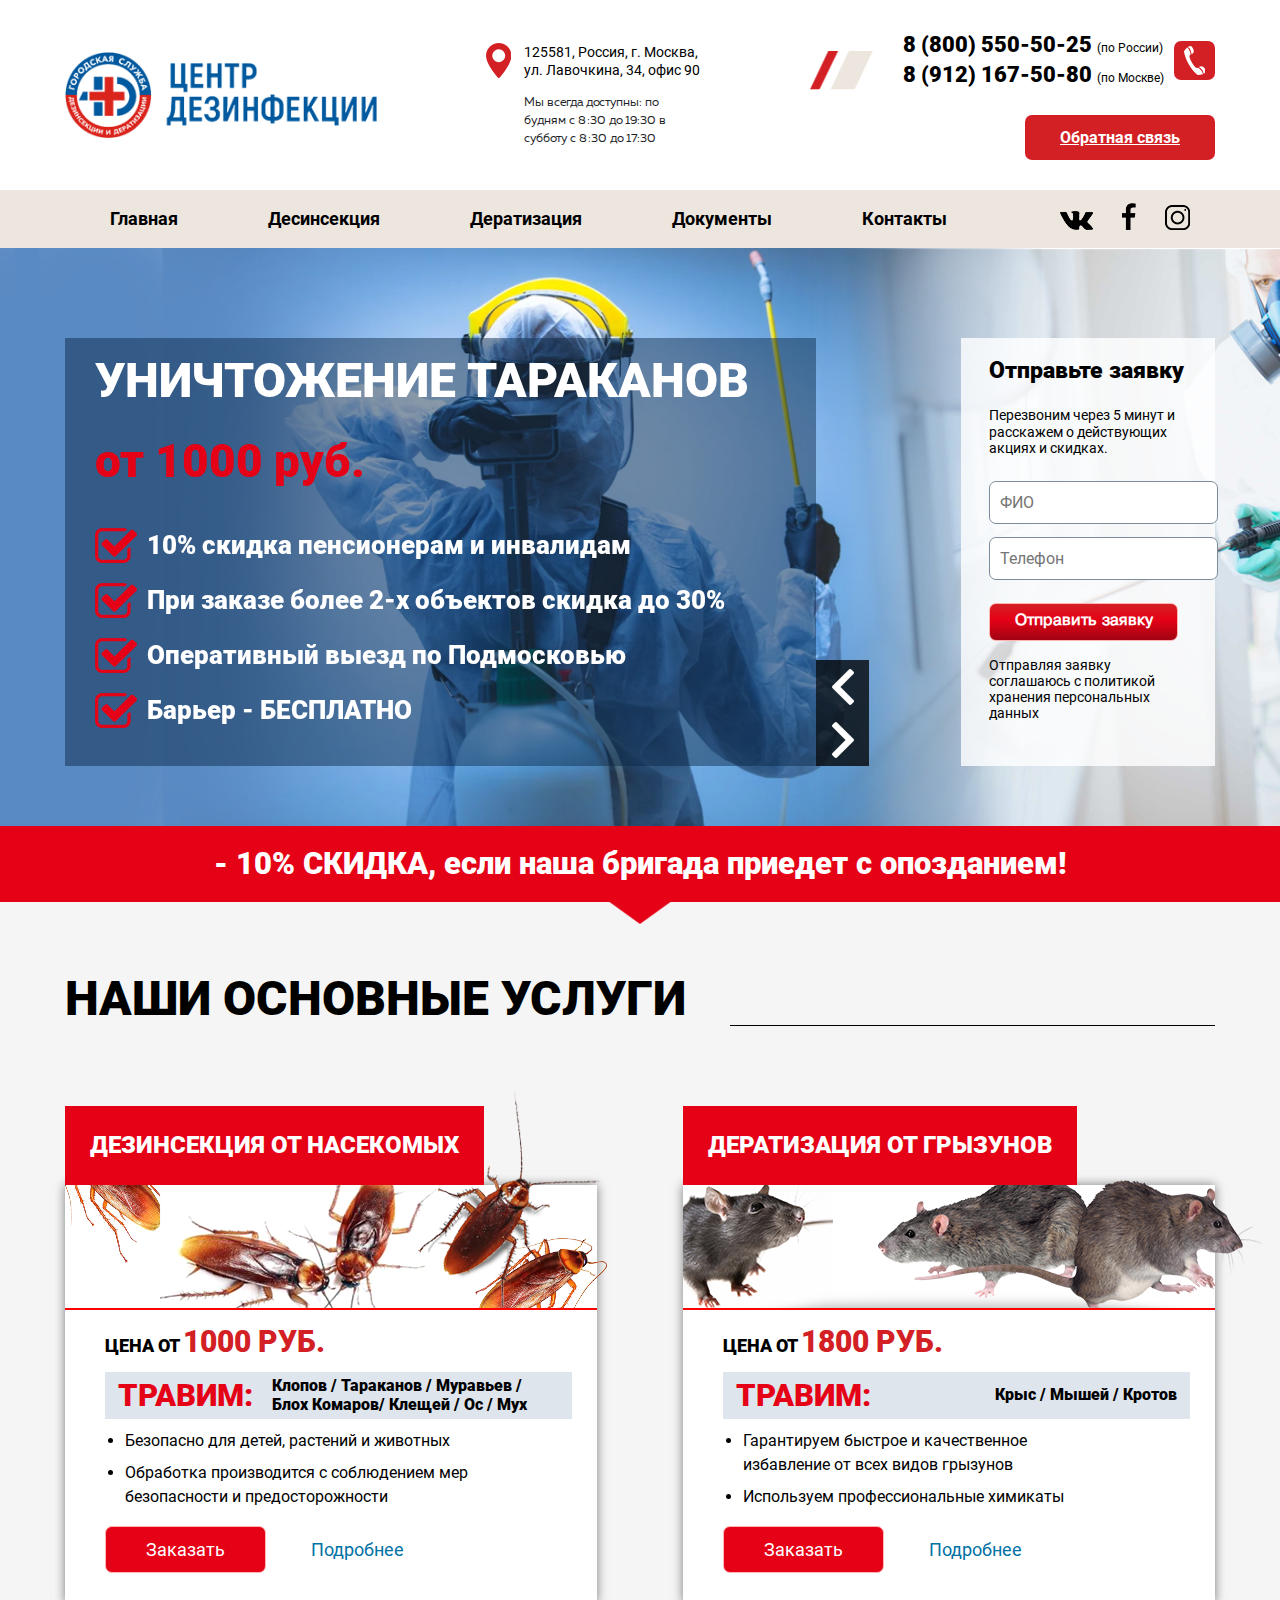
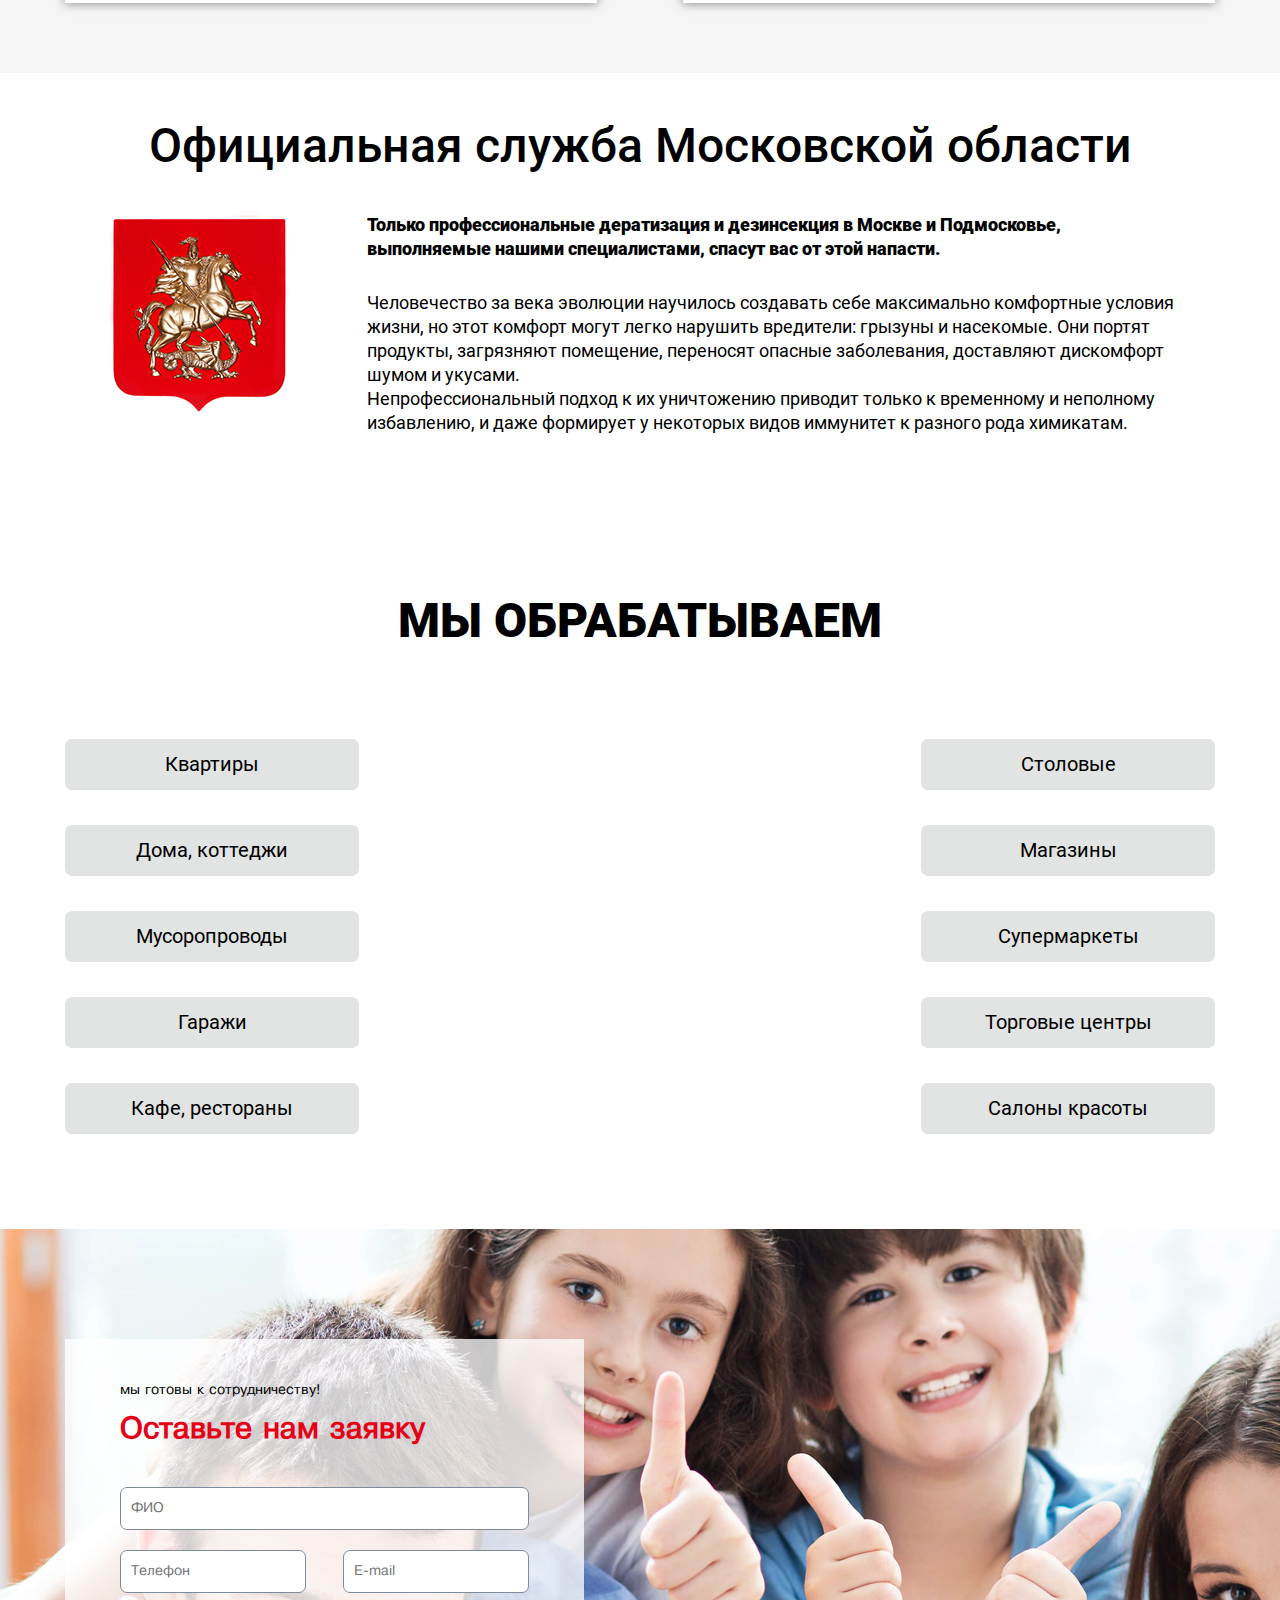
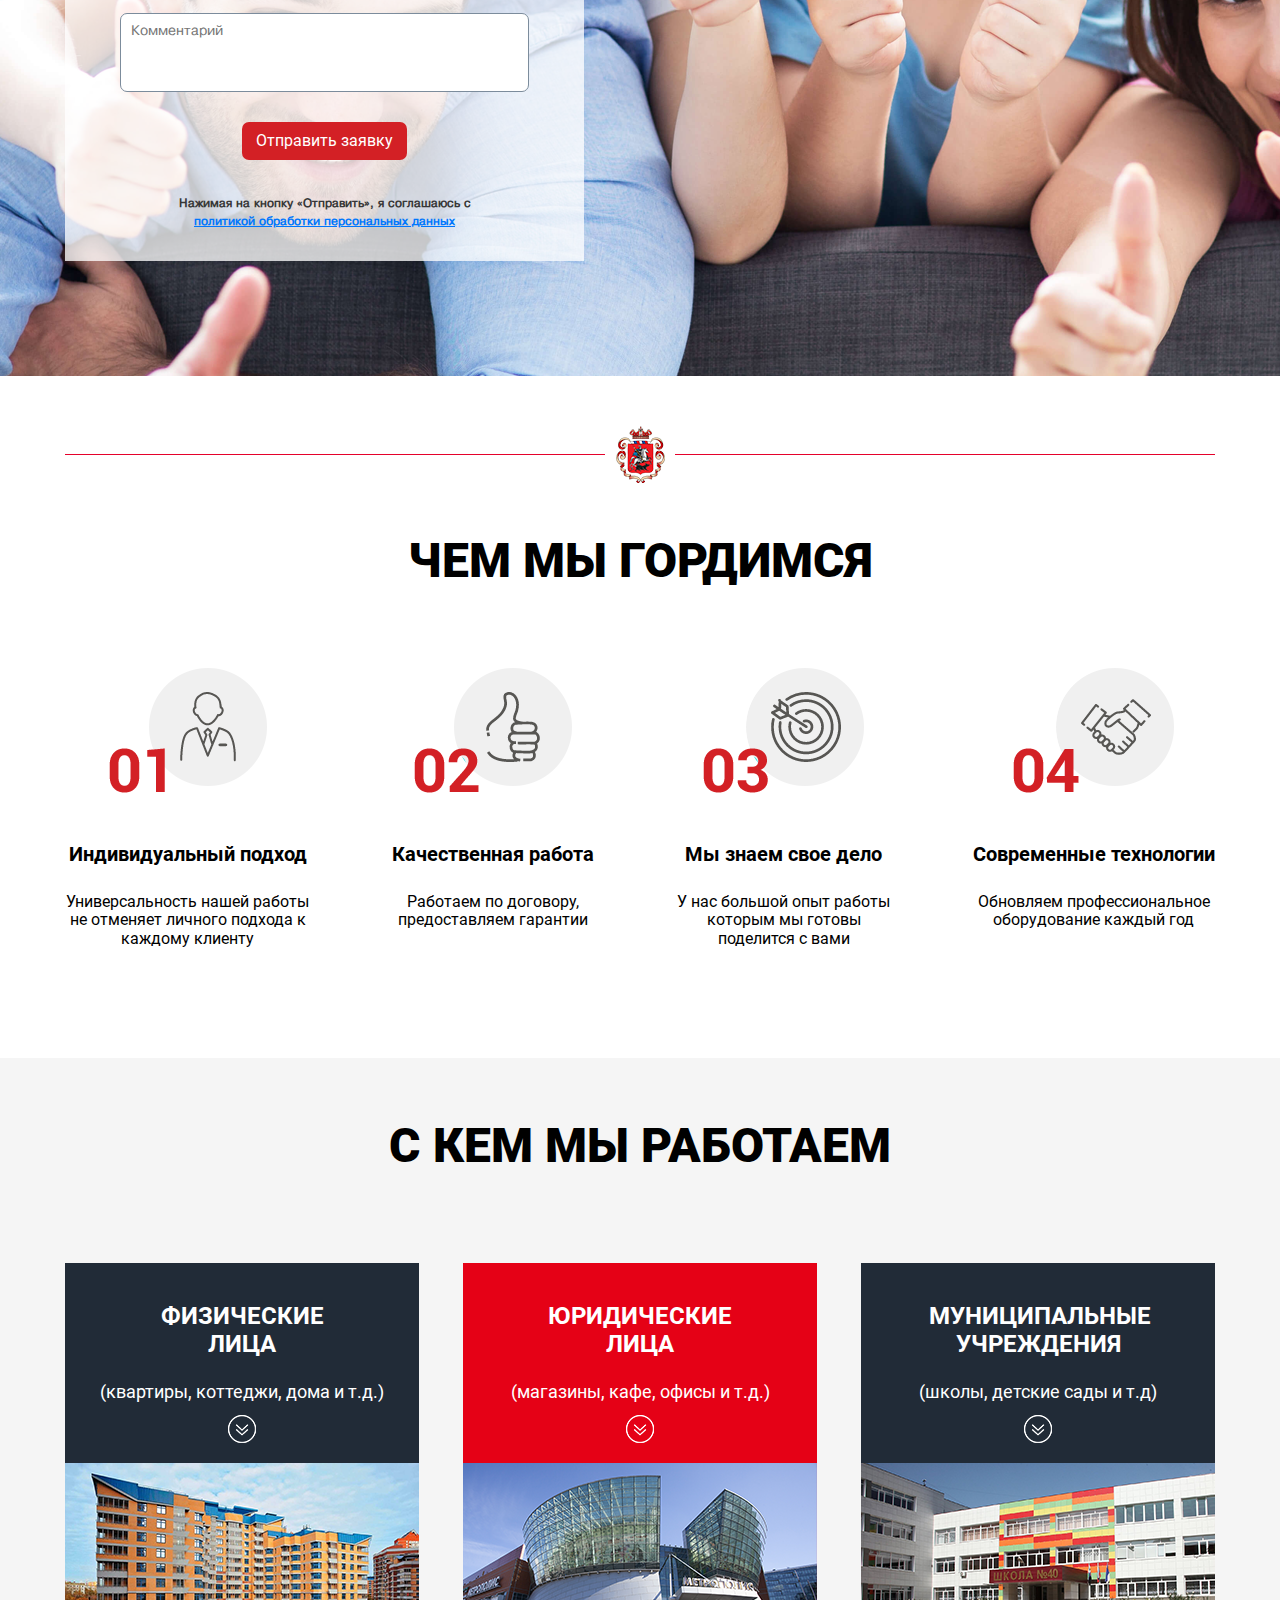
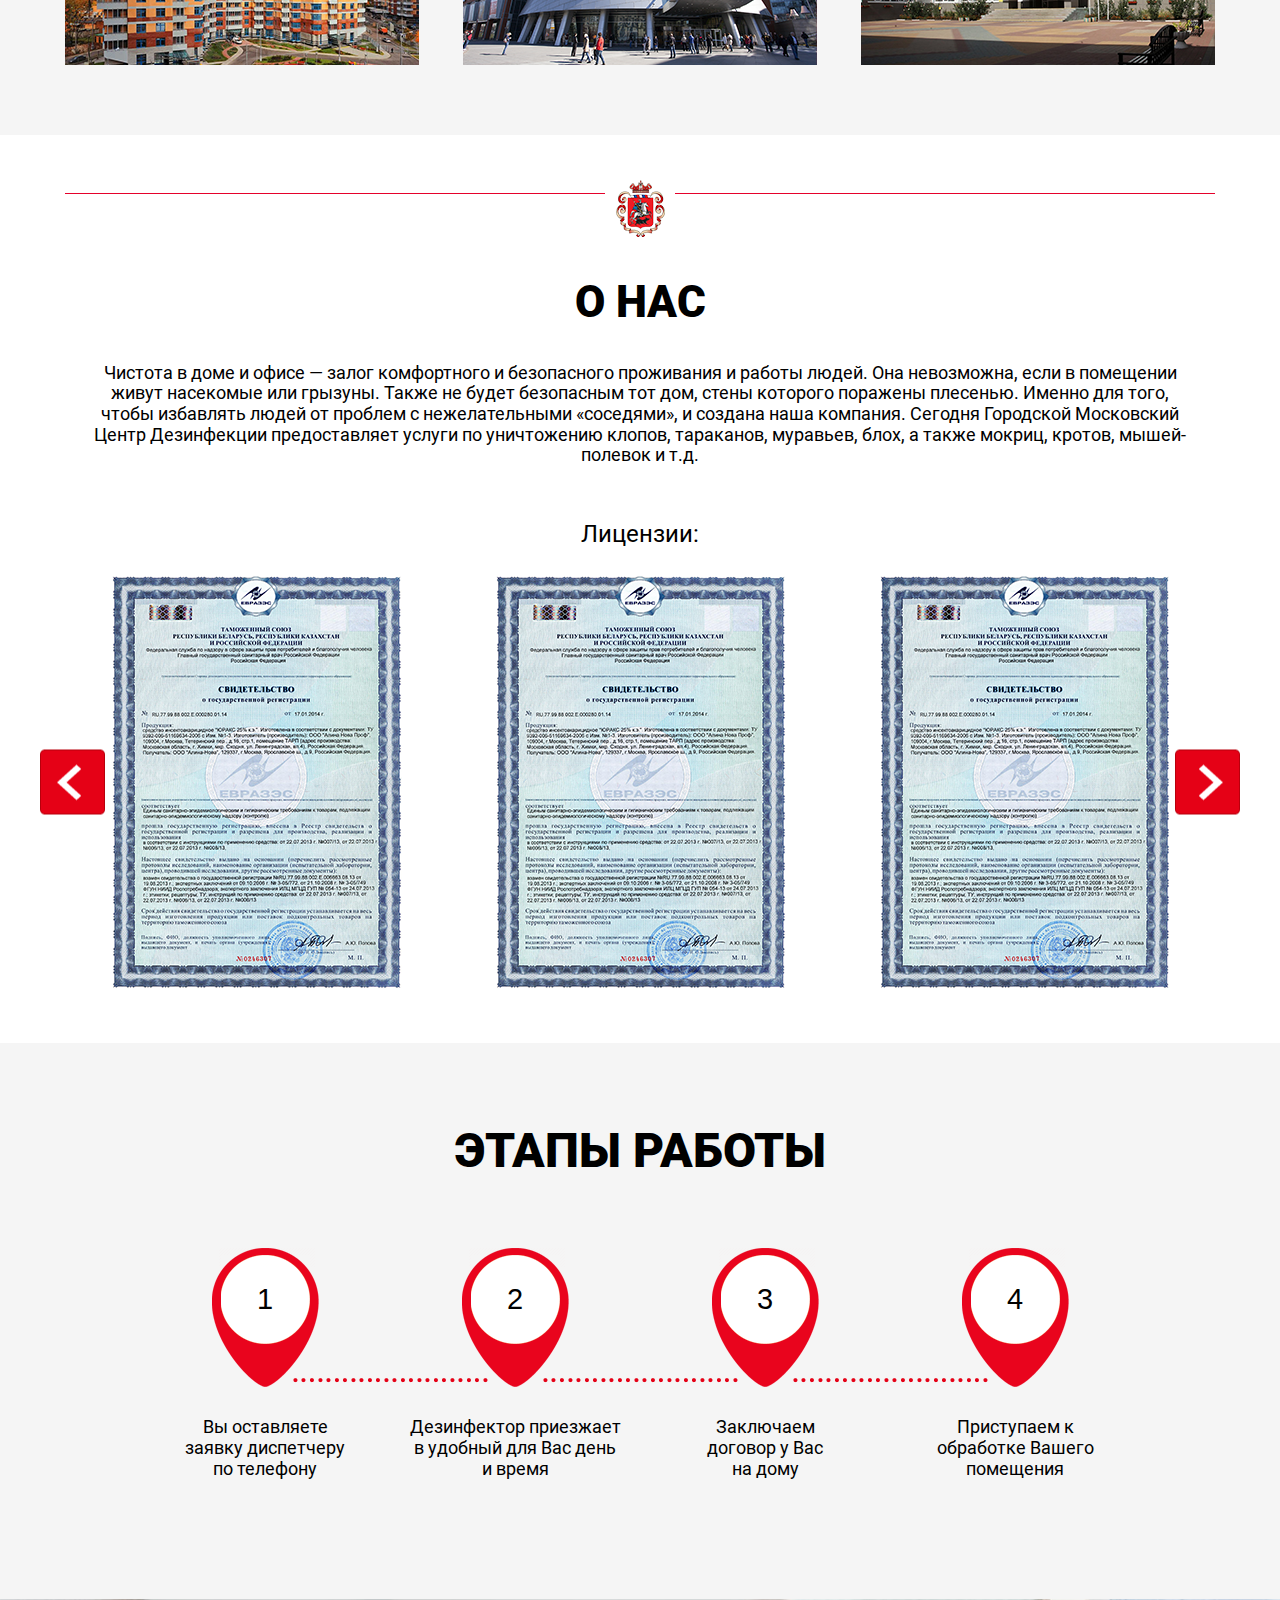
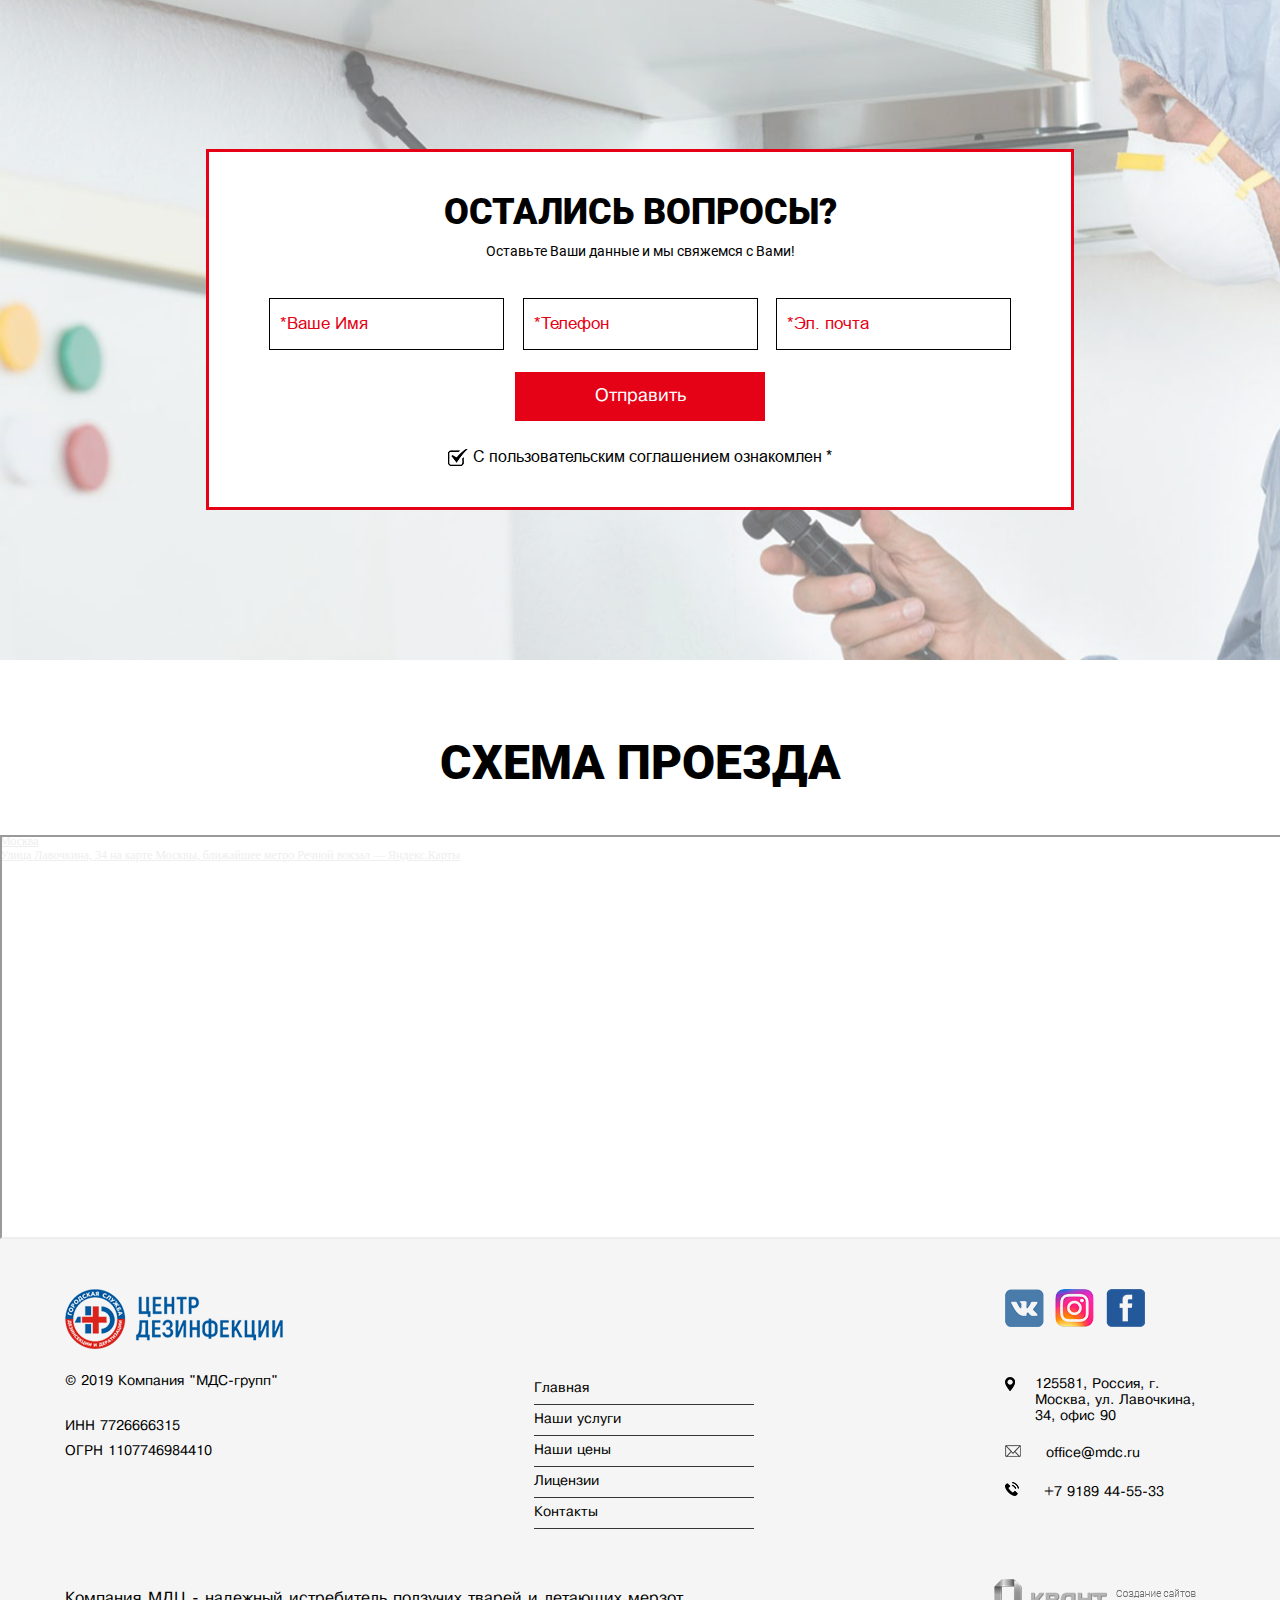
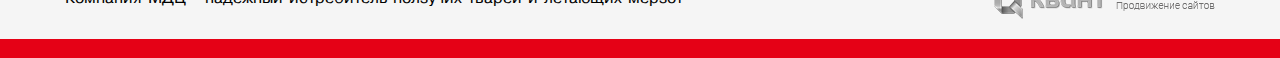
==== commit 687c66b7: "done" ====
--- a/main.html
+++ b/main.html
@@ -62,8 +62,8 @@
     
     <section id="menu">
         <div class="container">
-            <div class="menu">
-                <ul class="menuList">
+            <div class="menu" id="menuList">
+                <ul class="menuList" >
                     <li class="menuList-item"><a href="#">Главная</a></li>
                     <li class="menuList-item"><a href="#">Десинсекция</a></li>
                     <li class="menuList-item"><a href="#">Дератизация </a></li>
@@ -90,7 +90,7 @@
         <div class="container">
             <div class="left">  
                 <div class="slider">
-                    <div class="slider-wrapper">
+                    <div class="slider-wrapper"  id="sliderMain">
                         <div class="slider-wrapper-item">
                             <p>уничтожение тараканов</p>
                             <span>от 1000 руб.</span>
@@ -101,6 +101,17 @@
                                 <li>Барьер - БЕСПЛАТНО</li>
                             </ul>
                         </div>
+                        <div class="slider-wrapper-item">
+                            <p>уничтожение тараканов</p>
+                            <span>от 1000 руб.</span>
+                            <ul>
+                                <li>10% скидка пенсионерам и инвалидам</li>
+                                <li>При заказе более 2-х объектов скидка до 30%</li>
+                                <li>Оперативный выезд по Подмосковью</li>
+                                <li>Барьер - БЕСПЛАТНО</li>
+                            </ul>
+                        </div>
+                        
                     </div>
                 </div>
             </div>
@@ -359,8 +370,8 @@
             <p>Чистота в доме и офисе — залог комфортного и безопасного проживания и работы людей. Она невозможна, если в помещении живут насекомые или грызуны. Также не будет безопасным тот дом, стены которого поражены плесенью. Именно для того, чтобы избавлять людей от проблем с нежелательными «соседями», и создана наша компания. Сегодня Городской Московский Центр Дезинфекции предоставляет услуги по уничтожению клопов, тараканов, муравьев, блох, а также мокриц, кротов, мышей-полевок и т.д.</p>
             <span>Лицензии:</span>
             <div class="slider">
-                <div class="prevArrow"><img src="img/sliderarrowrever.png" alt=""></div>
-                <div class="nextArrow"><img src="img/sliderarrow.png" alt=""></div>
+                <!-- <div class="prevArrow"><img src="img/sliderarrowrever.png" alt=""></div> -->
+                <!-- <div class="nextArrow"><img src="img/sliderarrow.png" alt=""></div> -->
                 <div id="slider-wrapper">
                     <div class="item">
                         <img src="img/224bf5_38992fc24345467e85a9c47b51f664c1.jpg_srz_1661_2362_85_22_0.50_1.20_0.00_jpg_srz_копия.png" alt="">
@@ -380,7 +391,7 @@
                     <div class="item">
                         <img src="img/224bf5_38992fc24345467e85a9c47b51f664c1.jpg_srz_1661_2362_85_22_0.50_1.20_0.00_jpg_srz_копия.png" alt="">
                     </div>
-                    
+
 
                 </div>
             </div>
@@ -458,7 +469,7 @@
     <section id="scheme">
         <h4>схема проезда</h4>
         <div class="map">
-            <img src="img/map.png" alt="">
+            <div style="position:relative;overflow:hidden;"><a href="https://yandex.ru/maps/213/moscow/?utm_medium=mapframe&utm_source=maps" style="color:#eee;font-size:12px;position:absolute;top:0px;">Москва</a><a href="https://yandex.ru/maps/213/moscow/house/ulitsa_lavochkina_34/Z04Ycg5jQEwGQFtvfXR0d35rYQ==/?lang=ru&ll=37.494667%2C55.856454&utm_medium=mapframe&utm_source=maps&z=17" style="color:#eee;font-size:12px;position:absolute;top:14px;">Улица Лавочкина, 34 на карте Москвы, ближайшее метро Речной вокзал — Яндекс.Карты</a><iframe src="https://yandex.ru/map-widget/v1/-/CCQpQOXHCC" width="100%" height="400" frameborder="1" allowfullscreen="true" style="position:relative;"></iframe></div>
         </div>
     </section>
 
--- a/css/style.css
+++ b/css/style.css
@@ -3,6 +3,10 @@
   padding: 0;
   -webkit-box-sizing: border-boxz;
           box-sizing: border-boxz;
+}
+
+.dpb {
+  display: block !important;
 }
 
 header .container {
@@ -1024,6 +1028,7 @@
 
 footer {
   font-family: "Pragmatica C";
+  background-color: #f5f5f5;
   padding-top: 50px;
 }
 
@@ -1133,6 +1138,7 @@
 }
 
 .burger {
+  cursor: pointer;
   display: none;
 }
 
@@ -1156,10 +1162,14 @@
           justify-content: space-between;
 }
 
+#slid .container .left .slider {
+  max-width: 751px;
+}
+
 #slid .container .left .slider-wrapper-item {
-  max-width: 751px;
   background-color: rgba(9, 36, 67, 0.46);
-  padding: 15px 30px 37px 30px;
+  padding: 15px 30px 24px 30px;
+  max-height: 389px;
 }
 
 #slid .container .left .slider-wrapper-item p {
@@ -1203,6 +1213,22 @@
   height: 35px;
   background-image: url(../img/check.png);
   margin-right: 10px;
+}
+
+#slid .container .left .slider .prevArrow, #slid .container .left .slider .nextArrow {
+  position: absolute;
+  right: -53px;
+  top: 100%;
+}
+
+#slid .container .left .slider .prevArrow {
+  -webkit-transform: translateY(-200%);
+          transform: translateY(-200%);
+}
+
+#slid .container .left .slider .nextArrow {
+  -webkit-transform: translateY(-100%);
+          transform: translateY(-100%);
 }
 
 #slid .container .right {
@@ -1281,6 +1307,7 @@
 }
 
 #sercis {
+  overflow: hidden;
   background-color: #f5f5f5;
   padding: 70px 0;
 }
@@ -2091,86 +2118,6 @@
 }
 
 @media all and (max-width: 1140px) {
-  #workwith .container .wrapper {
-    -webkit-box-orient: vertical;
-    -webkit-box-direction: normal;
-        -ms-flex-direction: column;
-            flex-direction: column;
-    -webkit-box-align: center;
-        -ms-flex-align: center;
-            align-items: center;
-  }
-  #workwith .container .wrapper .item {
-    margin-bottom: 25px;
-  }
-  #process .container .wrapper .center img {
-    width: 320px;
-  }
-  #sercis {
-    overflow: hidden;
-  }
-  #sercis .container .wrapper {
-    -webkit-box-orient: vertical;
-    -webkit-box-direction: normal;
-        -ms-flex-direction: column;
-            flex-direction: column;
-    -webkit-box-align: center;
-        -ms-flex-align: center;
-            align-items: center;
-  }
-  #sercis .container .wrapper .item {
-    margin-bottom: 20px;
-  }
-  #sercis .container .wrapper .item:last-child {
-    margin-bottom: 0px;
-  }
-  #menu .container .menu .menuList-item a {
-    padding: 0 15px;
-  }
-  #slid .container .left .slider-wrapper-item p {
-    font-size: 44px;
-  }
-}
-
-@media all and (max-width: 1000px) {
-  #pride .container .wrapper {
-    -webkit-box-orient: vertical;
-    -webkit-box-direction: normal;
-        -ms-flex-direction: column;
-            flex-direction: column;
-    -webkit-box-align: center;
-        -ms-flex-align: center;
-            align-items: center;
-  }
-  #pride .container .wrapper .item {
-    margin-bottom: 25px;
-  }
-  #process .container .wrapper {
-    -webkit-box-orient: vertical;
-    -webkit-box-direction: normal;
-        -ms-flex-direction: column;
-            flex-direction: column;
-    -webkit-box-align: center;
-        -ms-flex-align: center;
-            align-items: center;
-  }
-  #process .container .wrapper .left {
-    -webkit-box-ordinal-group: 3;
-        -ms-flex-order: 2;
-            order: 2;
-    margin-bottom: 35px;
-    margin-top: 35px;
-  }
-  #process .container .wrapper .center {
-    -webkit-box-ordinal-group: 2;
-        -ms-flex-order: 1;
-            order: 1;
-  }
-  #process .container .wrapper .right {
-    -webkit-box-ordinal-group: 4;
-        -ms-flex-order: 3;
-            order: 3;
-  }
   #slid .container {
     -webkit-box-orient: vertical;
     -webkit-box-direction: normal;
@@ -2184,6 +2131,10 @@
     max-width: 800px;
     margin-bottom: 25px;
     width: 100%;
+  }
+  #slid .container .left .slider-wrapper-item {
+    width: 100%;
+    max-width: 100% !important;
   }
   #slid .container .right {
     text-align: center;
@@ -2219,6 +2170,95 @@
   #slid .container .right form button {
     width: 204px;
   }
+  #slid .container {
+    -webkit-box-orient: vertical;
+    -webkit-box-direction: normal;
+        -ms-flex-direction: column;
+            flex-direction: column;
+    -webkit-box-align: center;
+        -ms-flex-align: center;
+            align-items: center;
+  }
+  #workwith .container .wrapper {
+    -webkit-box-orient: vertical;
+    -webkit-box-direction: normal;
+        -ms-flex-direction: column;
+            flex-direction: column;
+    -webkit-box-align: center;
+        -ms-flex-align: center;
+            align-items: center;
+  }
+  #workwith .container .wrapper .item {
+    margin-bottom: 25px;
+  }
+  #process .container .wrapper .center img {
+    width: 320px;
+  }
+  #sercis {
+    overflow: hidden;
+  }
+  #sercis .container .wrapper {
+    -webkit-box-orient: vertical;
+    -webkit-box-direction: normal;
+        -ms-flex-direction: column;
+            flex-direction: column;
+    -webkit-box-align: center;
+        -ms-flex-align: center;
+            align-items: center;
+  }
+  #sercis .container .wrapper .item {
+    margin-bottom: 20px;
+  }
+  #sercis .container .wrapper .item:last-child {
+    margin-bottom: 0px;
+  }
+  #menu .container .menu .menuList-item a {
+    padding: 0 15px;
+  }
+  #slid .container .left .slider-wrapper-item p {
+    font-size: 44px;
+  }
+}
+
+@media all and (max-width: 1000px) {
+  #pride .container .wrapper {
+    -webkit-box-orient: vertical;
+    -webkit-box-direction: normal;
+        -ms-flex-direction: column;
+            flex-direction: column;
+    -webkit-box-align: center;
+        -ms-flex-align: center;
+            align-items: center;
+  }
+  #pride .container .wrapper .item {
+    margin-bottom: 25px;
+  }
+  #process .container .wrapper {
+    -webkit-box-orient: vertical;
+    -webkit-box-direction: normal;
+        -ms-flex-direction: column;
+            flex-direction: column;
+    -webkit-box-align: center;
+        -ms-flex-align: center;
+            align-items: center;
+  }
+  #process .container .wrapper .left {
+    -webkit-box-ordinal-group: 3;
+        -ms-flex-order: 2;
+            order: 2;
+    margin-bottom: 35px;
+    margin-top: 35px;
+  }
+  #process .container .wrapper .center {
+    -webkit-box-ordinal-group: 2;
+        -ms-flex-order: 1;
+            order: 1;
+  }
+  #process .container .wrapper .right {
+    -webkit-box-ordinal-group: 4;
+        -ms-flex-order: 3;
+            order: 3;
+  }
   #stage .container .wrapper .top .mark .dots {
     width: 130px;
     left: 163px;
@@ -2295,6 +2335,38 @@
 }
 
 @media all and (max-width: 880px) {
+  #slid .container .left {
+    width: -webkit-fit-content;
+    width: -moz-fit-content;
+    width: fit-content;
+    margin-bottom: 70px;
+  }
+  #slid .container .left .slider-wrapper {
+    display: -webkit-box;
+    display: -ms-flexbox;
+    display: flex;
+    -webkit-box-pack: center;
+        -ms-flex-pack: center;
+            justify-content: center;
+  }
+  #slid .container .left .slider .prevArrow, #slid .container .left .slider .nextArrow {
+    top: 100%;
+  }
+  #slid .container .left .slider .prevArrow {
+    right: unset;
+    left: 50%;
+    -webkit-transform: translateX(-100%);
+            transform: translateX(-100%);
+  }
+  #slid .container .left .slider .nextArrow {
+    right: 50%;
+    -webkit-transform: translateX(100%);
+            transform: translateX(100%);
+  }
+  #slid {
+    background-image: none;
+    background-color: #5b8ac3;
+  }
   #quest .container .wrapper form .form-wrapper {
     margin-bottom: 0;
     -webkit-box-orient: vertical;
@@ -2318,6 +2390,30 @@
 }
 
 @media all and (max-width: 830px) {
+  #slid .container {
+    width: 100%;
+  }
+  #slid .container .left {
+    width: 100%;
+  }
+  #slid .container .left .slider-wrapper-item {
+    padding: 10px;
+  }
+  #slid .container .left .slider-wrapper-item p {
+    font-size: 30px;
+  }
+  #slid .container .left .slider-wrapper-item span {
+    font-size: 25px;
+  }
+  #slid .container .left .slider-wrapper-item ul li {
+    font-size: 17px;
+  }
+  #slid .container .left .slider-wrapper-item ul li::before {
+    width: 30px;
+    height: 25px;
+    display: block;
+    background-size: cover;
+  }
   #ofic .container h4 {
     font-size: 35px;
   }
@@ -2423,16 +2519,33 @@
     font-size: 15px;
   }
   #menu .container {
-    -webkit-box-pack: end;
-        -ms-flex-pack: end;
-            justify-content: flex-end;
-    padding: 13px 0;
+    -webkit-box-pack: center;
+        -ms-flex-pack: center;
+            justify-content: center;
+    padding: 29px 0;
+    position: relative;
   }
   #menu .container .menu {
     display: none;
+    -webkit-box-ordinal-group: 3;
+        -ms-flex-order: 2;
+            order: 2;
+  }
+  #menu .container .menu ul {
+    -webkit-box-orient: vertical;
+    -webkit-box-direction: normal;
+        -ms-flex-direction: column;
+            flex-direction: column;
+    text-align: center;
   }
   #menu .container .burger {
     display: block;
+    -webkit-box-ordinal-group: 2;
+        -ms-flex-order: 1;
+            order: 1;
+    position: absolute;
+    right: 20px;
+    top: 20px;
   }
   #menu .container .burger span {
     display: block;
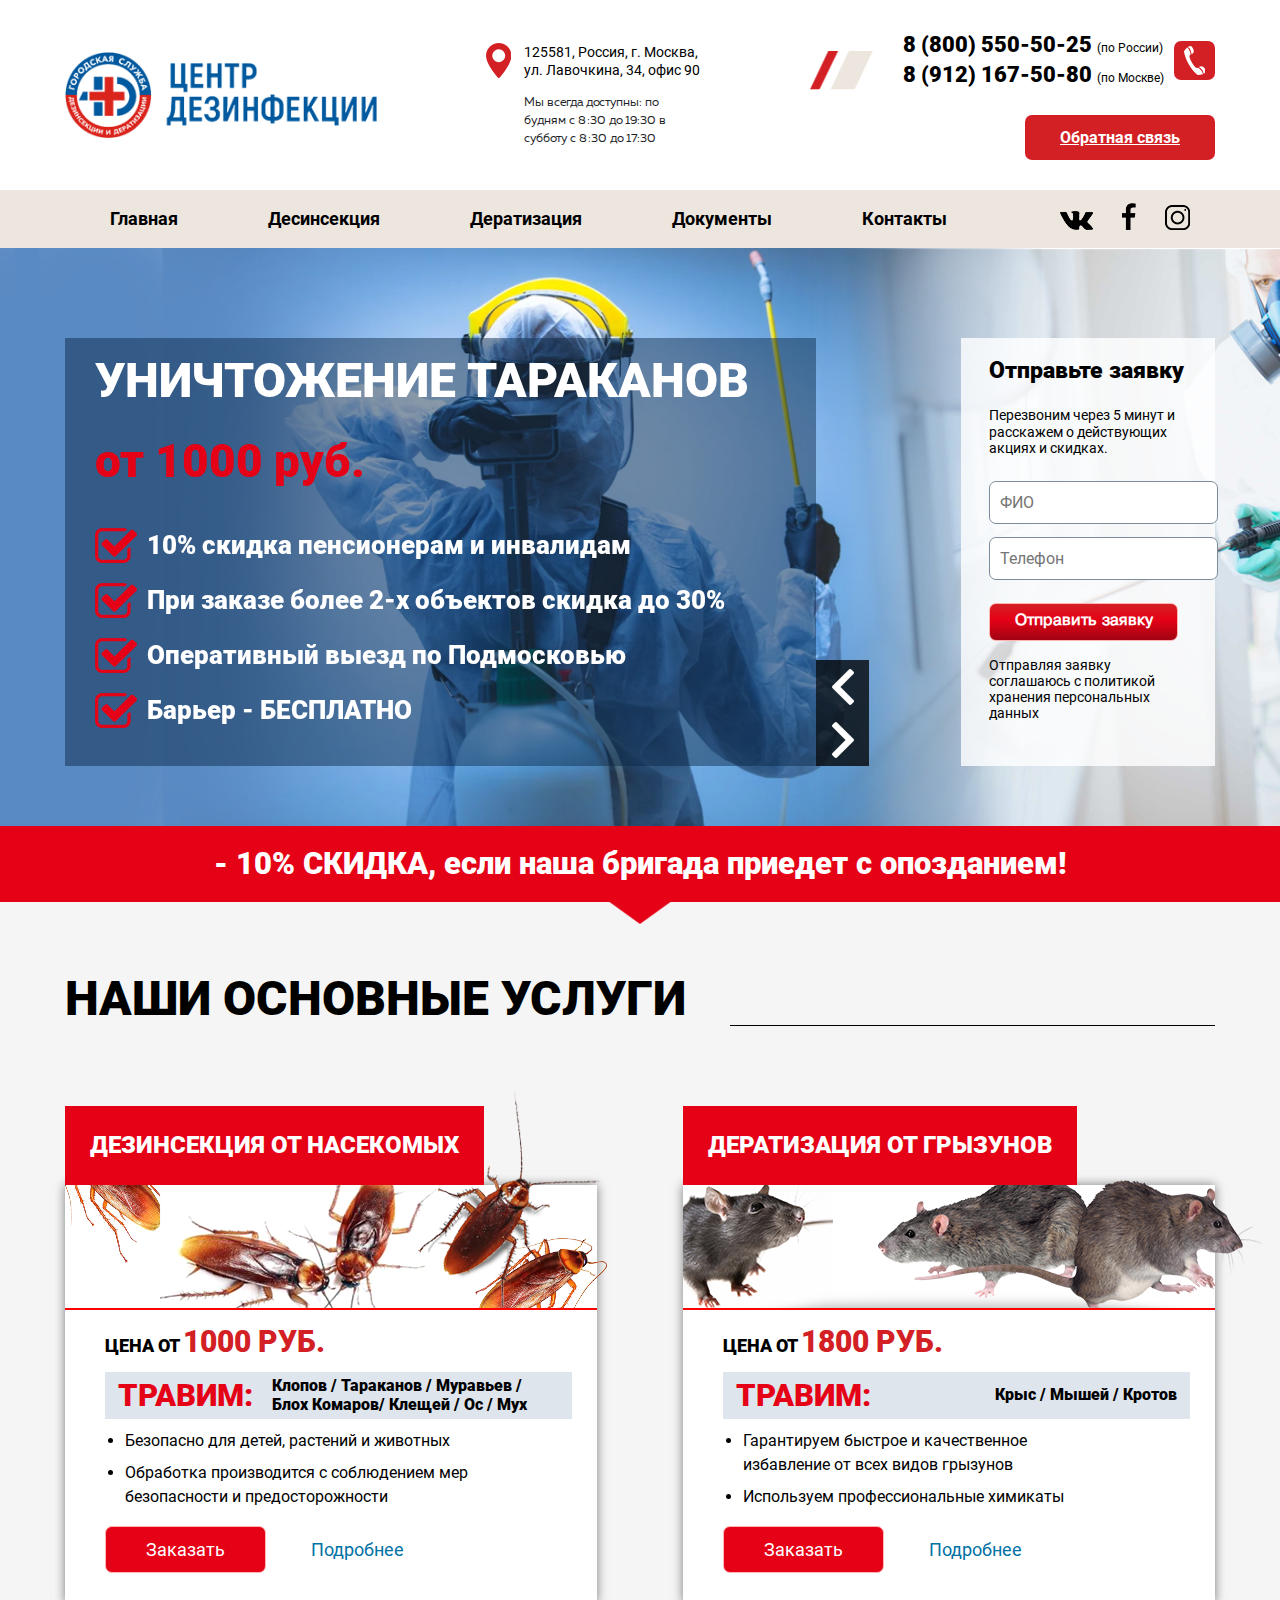
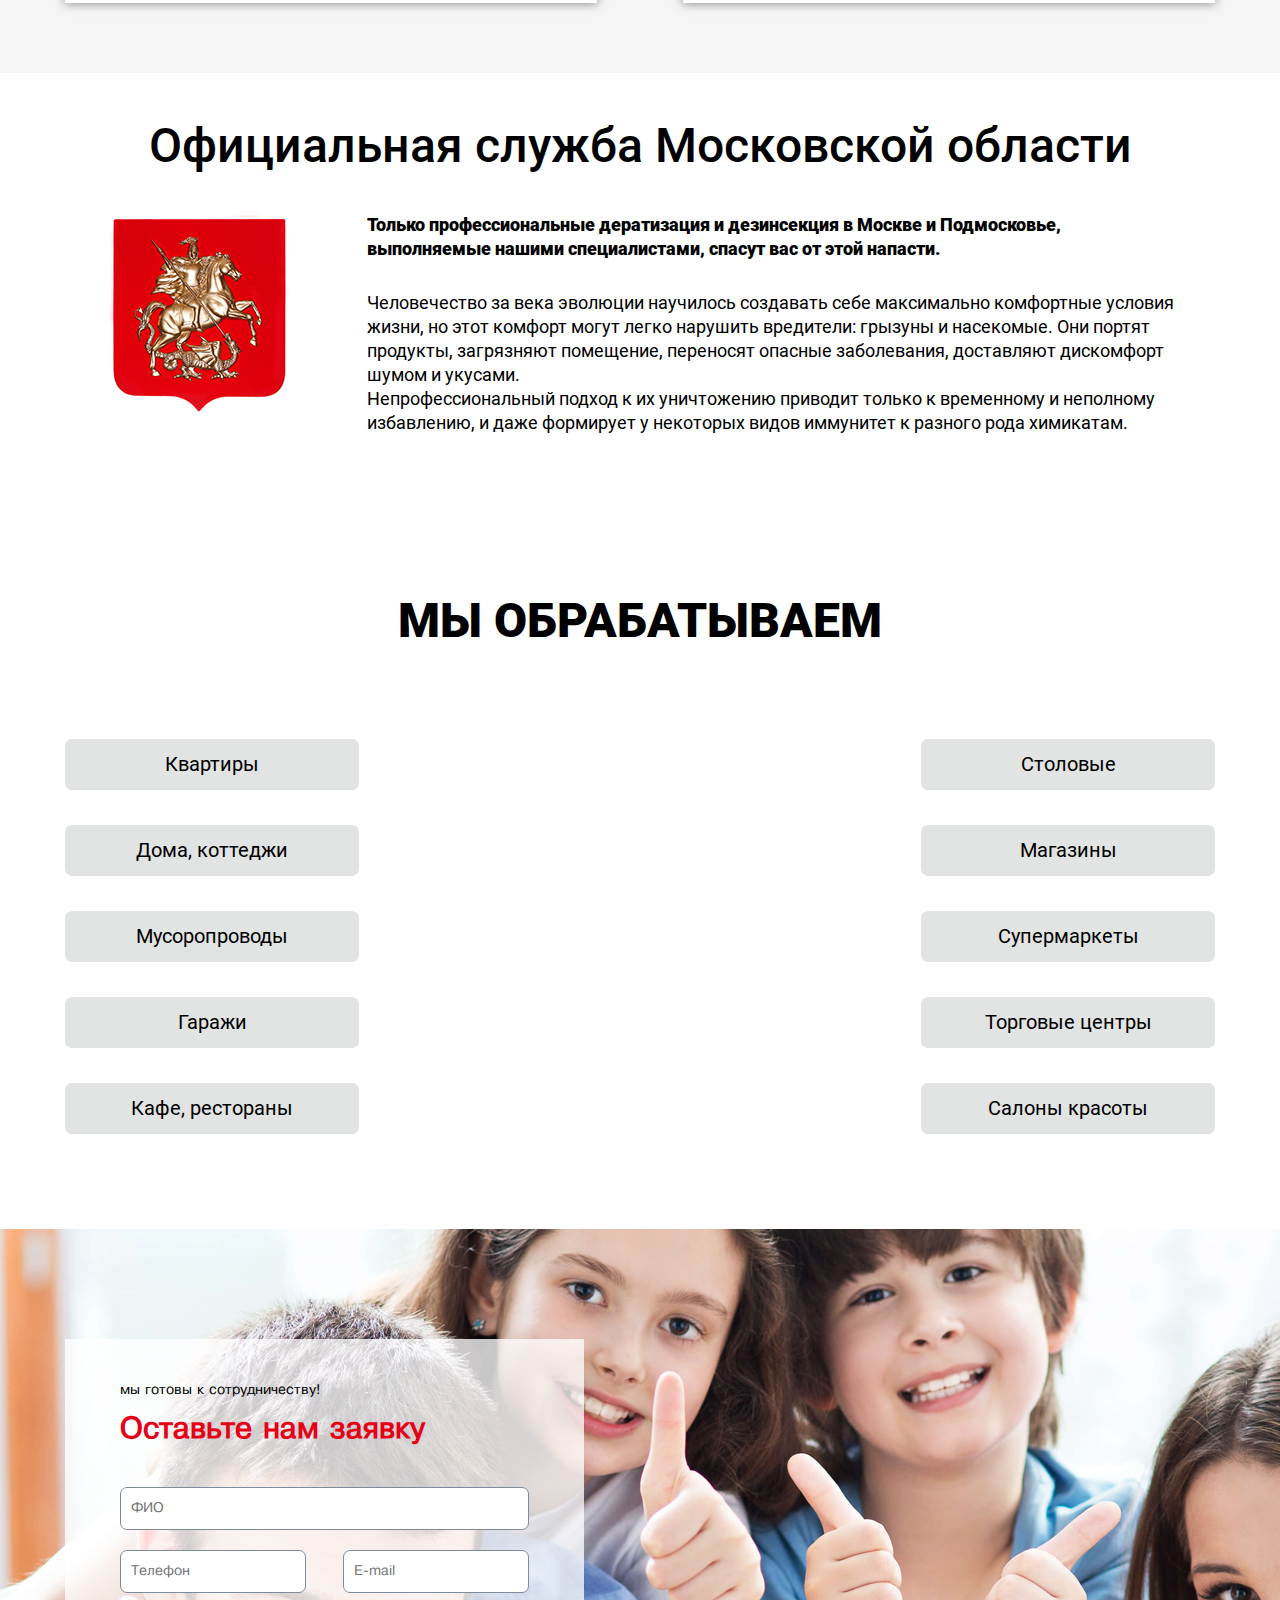
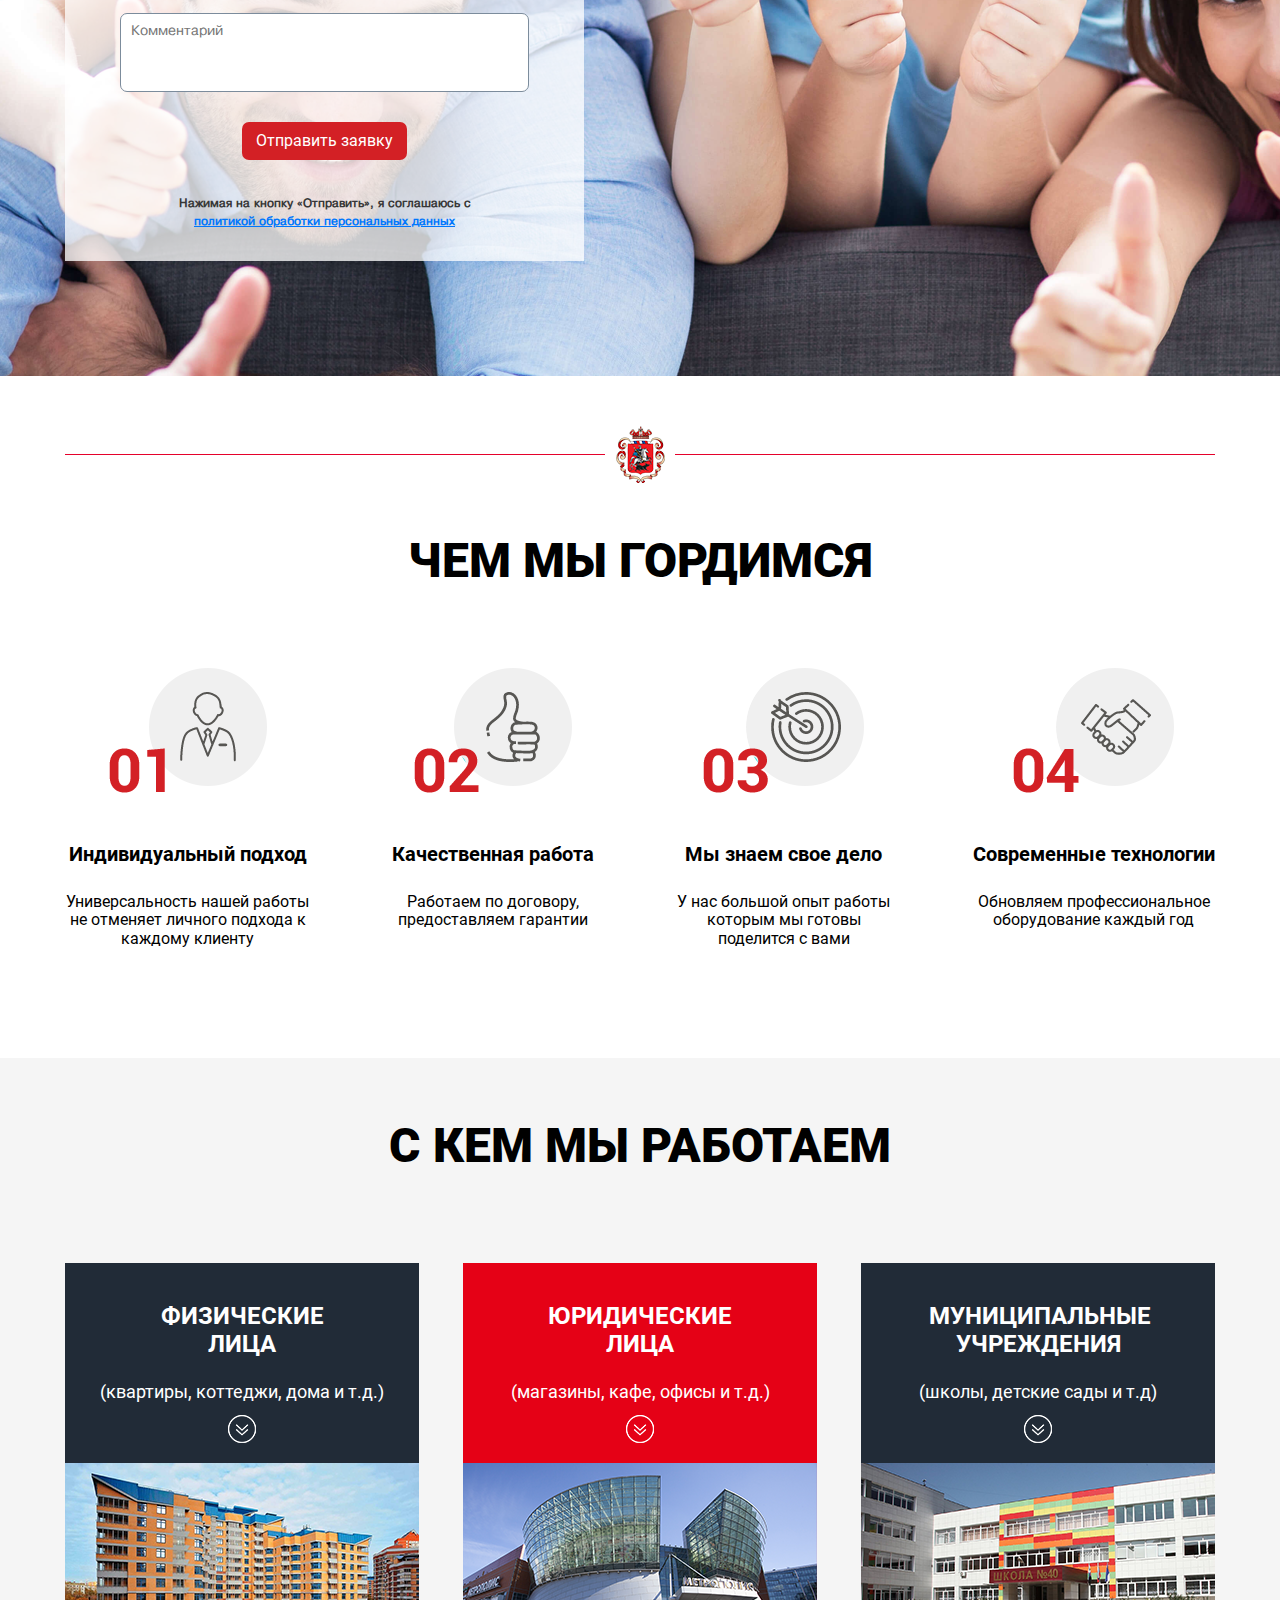
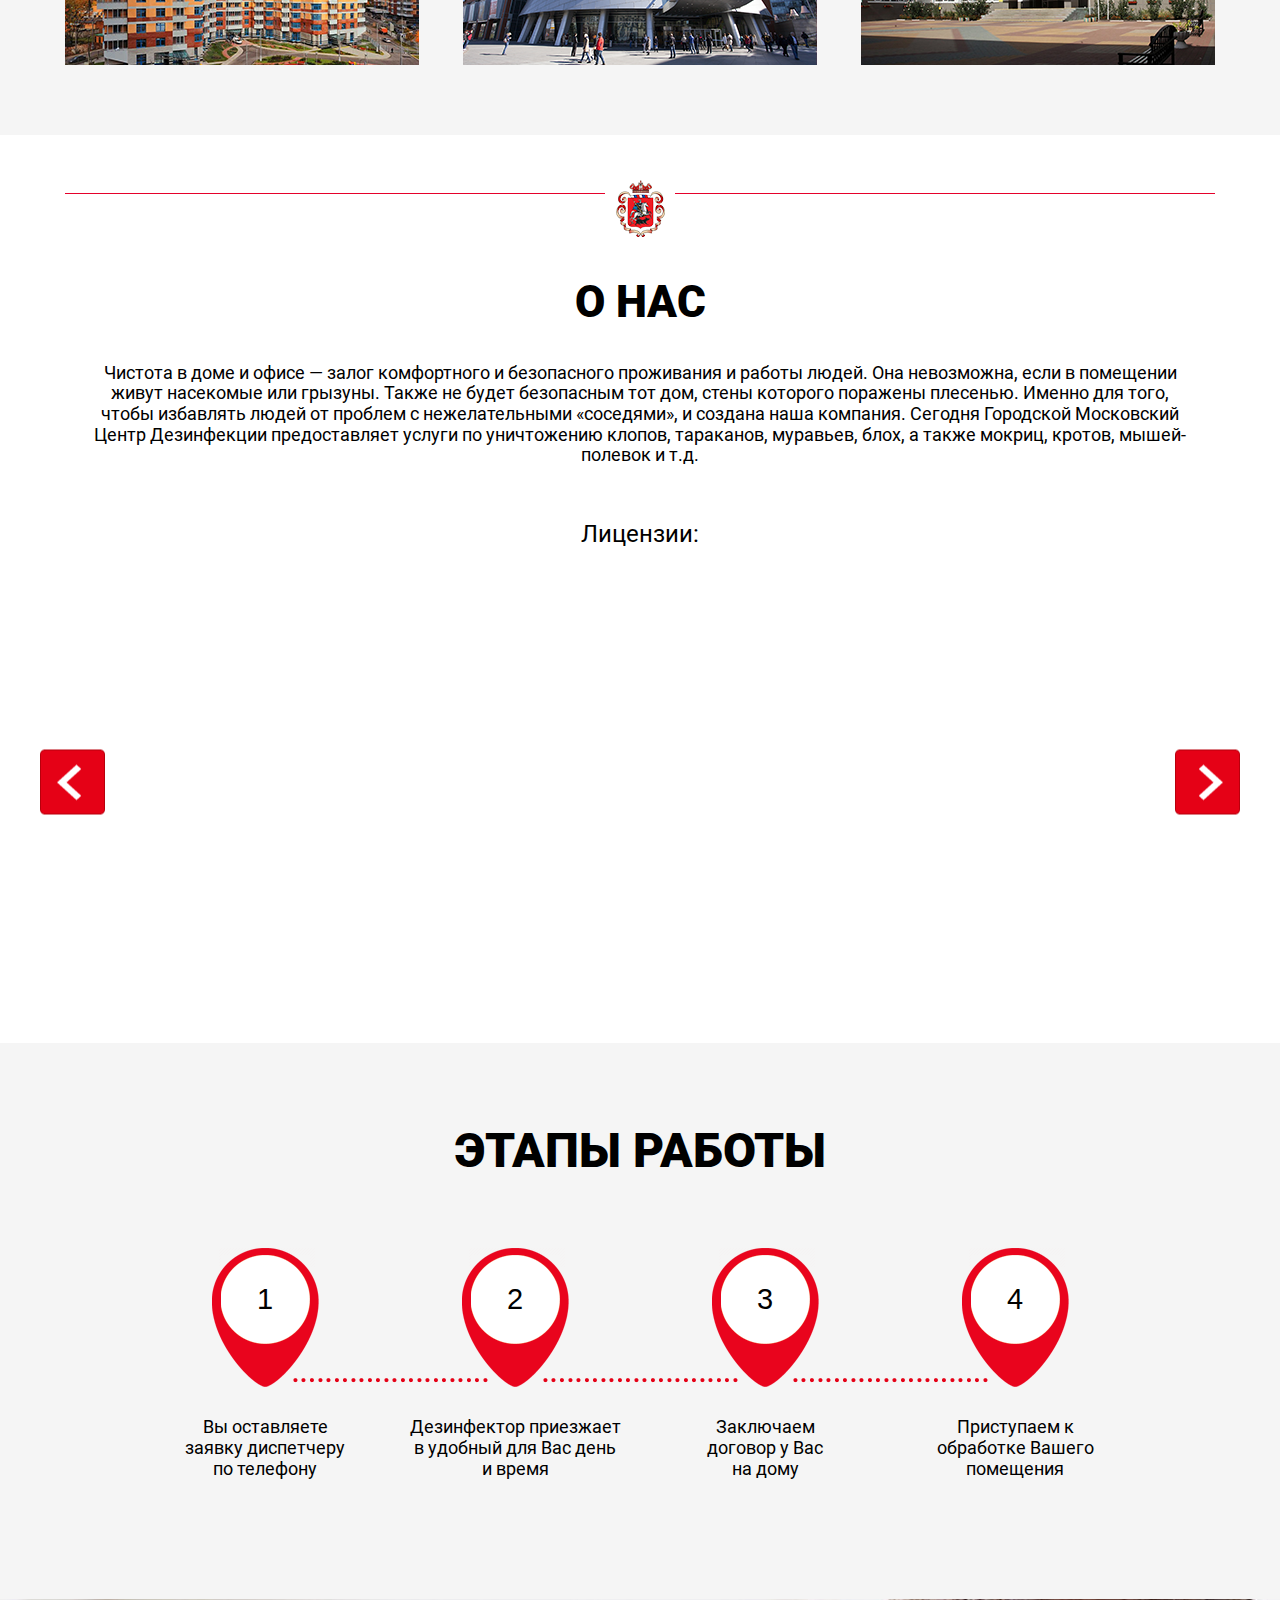
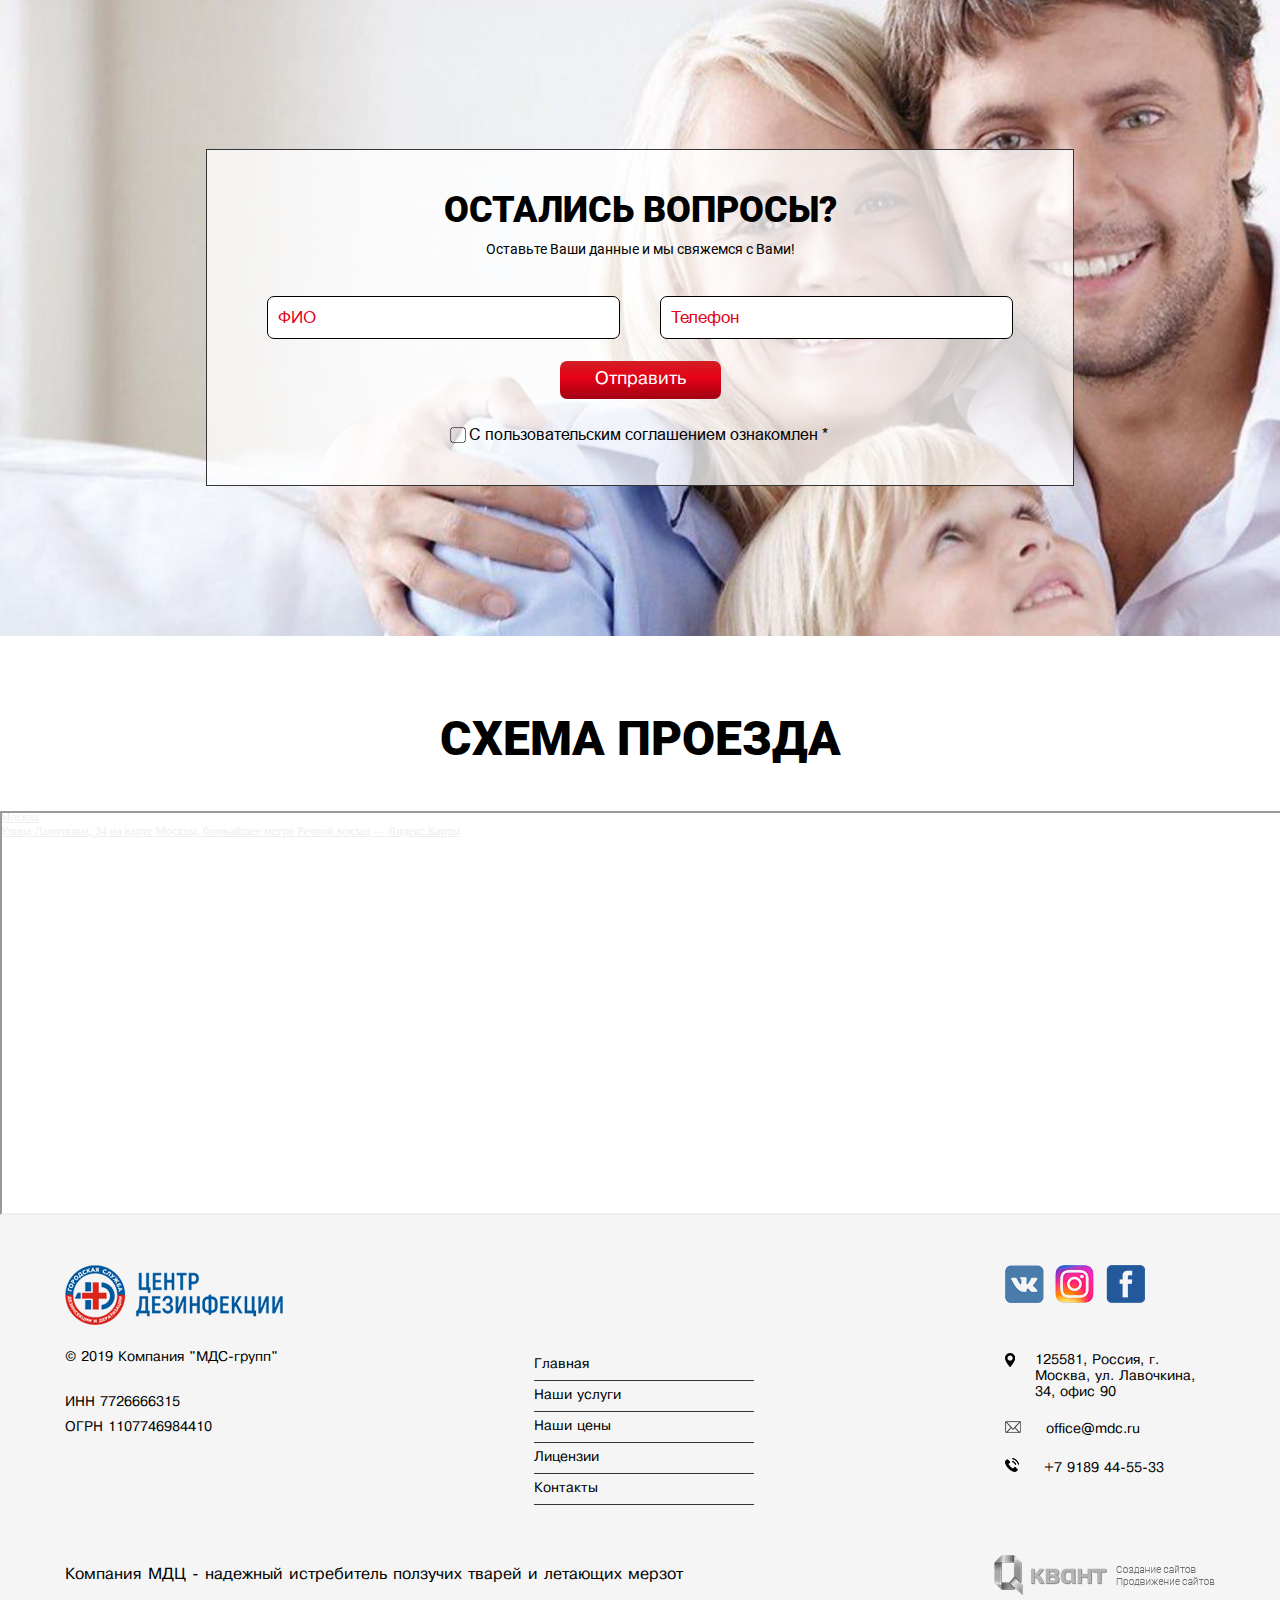
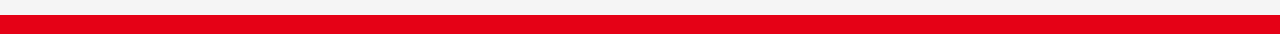
==== commit d104b52d: "main page changed" ====
--- a/main.html
+++ b/main.html
@@ -451,14 +451,12 @@
                 <p>Оставьте Ваши данные и мы свяжемся с Вами!</p>
                 <form>
                     <div class="form-wrapper">
-                        <input type="text" placeholder="*Ваше Имя">
-                        <input type="tel" placeholder="*Телефон">
-                        <input type="email" placeholder="*Эл. почта">
+                        <input type="text" placeholder="ФИО">
+                        <input type="tel" placeholder="Телефон">
                     </div>
                     <button>Отправить</button>
                     <div class="sign">
-                        <!-- <input type="checkbox" name="singCheck" id="singCheck"> -->
-                        <img src="img/check2.png" alt="">
+                        <input type="checkbox" name="singCheck" id="singCheck" required>
                         <label for="singCheck">С пользовательским соглашением ознакомлен *</label>
                     </div>
                 </form>
--- a/css/style.css
+++ b/css/style.css
@@ -888,6 +888,7 @@
   padding: 150px 0;
   font-family: 'Roboto';
   background-image: url(../img/questBg.png);
+  background-position: right;
 }
 
 #quest .container {
@@ -901,8 +902,8 @@
           box-sizing: border-box;
   max-width: 868px;
   margin: 0 auto;
-  border: 3px solid #e50116;
-  background-color: #ffffff;
+  border: 1px solid #353535;
+  background-color: rgba(255, 255, 255, 0.76);
   padding: 48px 60px 40px 60px;
 }
 
@@ -935,10 +936,12 @@
 
 #quest .container .wrapper form .form-wrapper input {
   display: block;
-  width: 235px;
-  line-height: 50px;
+  width: calc(50% - 20px);
+  line-height: 41px;
   padding: 0 10px;
   border: 1px solid black;
+  border-radius: 7px;
+  outline: none;
 }
 
 #quest .container .wrapper form .form-wrapper input::-webkit-input-placeholder {
@@ -975,9 +978,11 @@
 
 #quest .container .wrapper form button {
   display: block;
-  width: 250px;
-  line-height: 49px;
-  background-color: #e50116;
+  padding: 0 35px;
+  border-radius: 7px;
+  line-height: 38px;
+  background-image: -webkit-gradient(linear, left bottom, left top, from(#a00413), color-stop(56%, #e50116), to(#d32025));
+  background-image: linear-gradient(to top, #a00413 0%, #e50116 56%, #d32025 100%);
   border: none;
   outline: none;
   color: #ffffff;
@@ -1003,10 +1008,20 @@
   font-family: "Arial";
 }
 
-#quest .container .wrapper form .sign img {
-  margin-right: 5px;
-  max-width: 20px;
-  max-height: 17px;
+#quest .container .wrapper form .sign #singCheck {
+  opacity: 0;
+  margin-right: -16px;
+}
+
+#quest .container .wrapper form .sign #singCheck + label {
+  background: url("../img/unchecked-checkbox.png") no-repeat;
+  padding: 0 0 0 20px;
+  background-size: 18px 18px;
+}
+
+#quest .container .wrapper form .sign #singCheck:checked + label {
+  background: url(../img/checked.png) no-repeat;
+  background-size: 18px 18px;
 }
 
 #scheme {
@@ -2367,23 +2382,6 @@
     background-image: none;
     background-color: #5b8ac3;
   }
-  #quest .container .wrapper form .form-wrapper {
-    margin-bottom: 0;
-    -webkit-box-orient: vertical;
-    -webkit-box-direction: normal;
-        -ms-flex-direction: column;
-            flex-direction: column;
-    -webkit-box-align: center;
-        -ms-flex-align: center;
-            align-items: center;
-    -webkit-box-pack: center;
-        -ms-flex-pack: center;
-            justify-content: center;
-  }
-  #quest .container .wrapper form .form-wrapper input {
-    margin-bottom: 15px;
-    width: 250px;
-  }
   #stage .container .wrapper .top .mark .dots {
     display: none;
   }
@@ -2431,6 +2429,9 @@
     -webkit-box-direction: normal;
         -ms-flex-direction: column;
             flex-direction: column;
+  }
+  #prof .container .wrapper .left {
+    margin-bottom: 25px;
   }
   #menu .container .socLinks {
     display: none;
@@ -2481,6 +2482,28 @@
 }
 
 @media all and (max-width: 650px) {
+  #quest {
+    background-position: left;
+  }
+  #quest .container .wrapper {
+    padding: 20px;
+  }
+  #quest .container .wrapper h4 {
+    font-size: 23px;
+  }
+  #quest .container .wrapper form .form-wrapper {
+    display: -webkit-box;
+    display: -ms-flexbox;
+    display: flex;
+    -webkit-box-orient: vertical;
+    -webkit-box-direction: normal;
+        -ms-flex-direction: column;
+            flex-direction: column;
+  }
+  #quest .container .wrapper form .form-wrapper input {
+    width: 100%;
+    margin-bottom: 15px;
+  }
   #disc .container p {
     font-size: 23px;
   }
@@ -2692,18 +2715,6 @@
     display: block;
     background-size: cover;
   }
-  #quest .container .wrapper {
-    padding: 30px 10px;
-  }
-  #quest .container .wrapper h4 {
-    font-size: 28px;
-    line-height: inherit;
-  }
-  #quest .container .wrapper form .sign {
-    -webkit-box-align: start;
-        -ms-flex-align: start;
-            align-items: flex-start;
-  }
   #title .titleContainer p {
     font-size: 35px;
     text-align: center;
@@ -2725,6 +2736,10 @@
     width: 70px;
     height: 70px;
   }
+  #attention .container .wrapper .timer-item p {
+    font-size: 23px;
+    margin-top: 4px;
+  }
   #attention .container .wrapper a {
     padding: 0;
   }
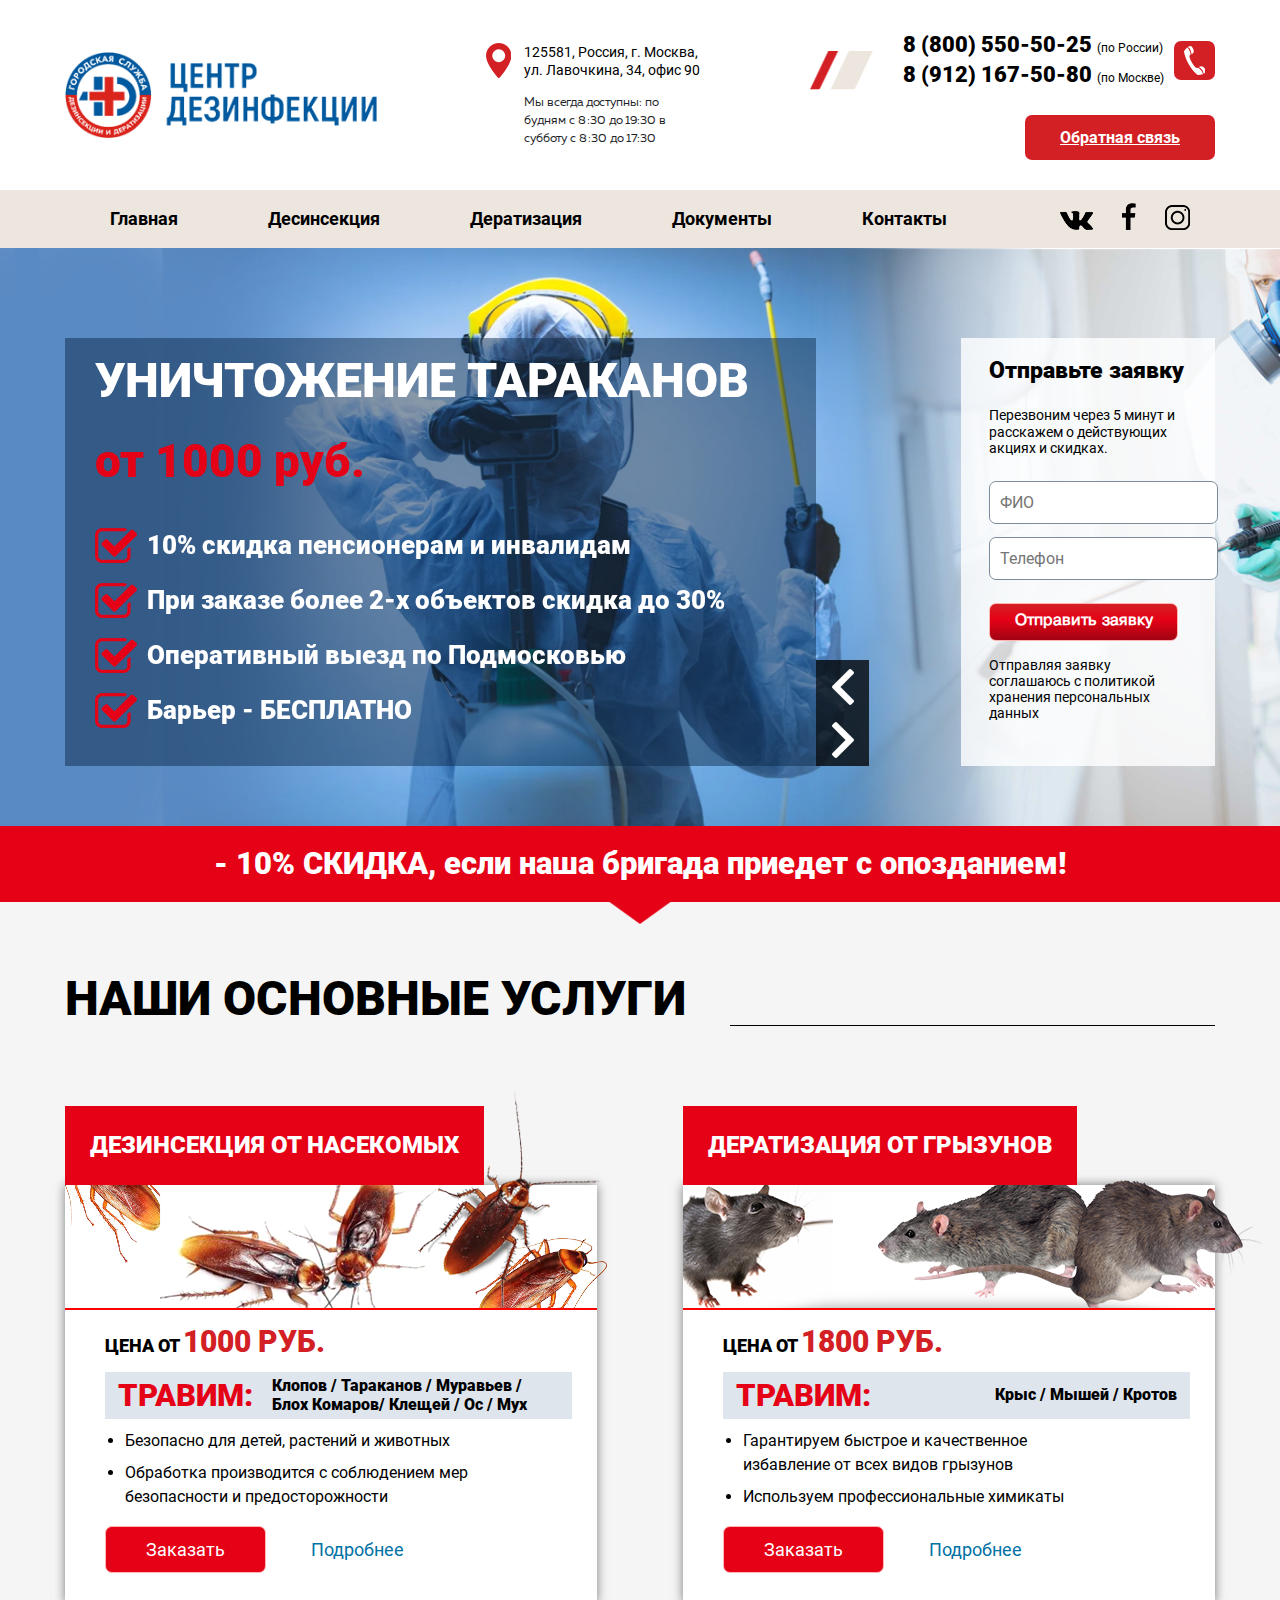
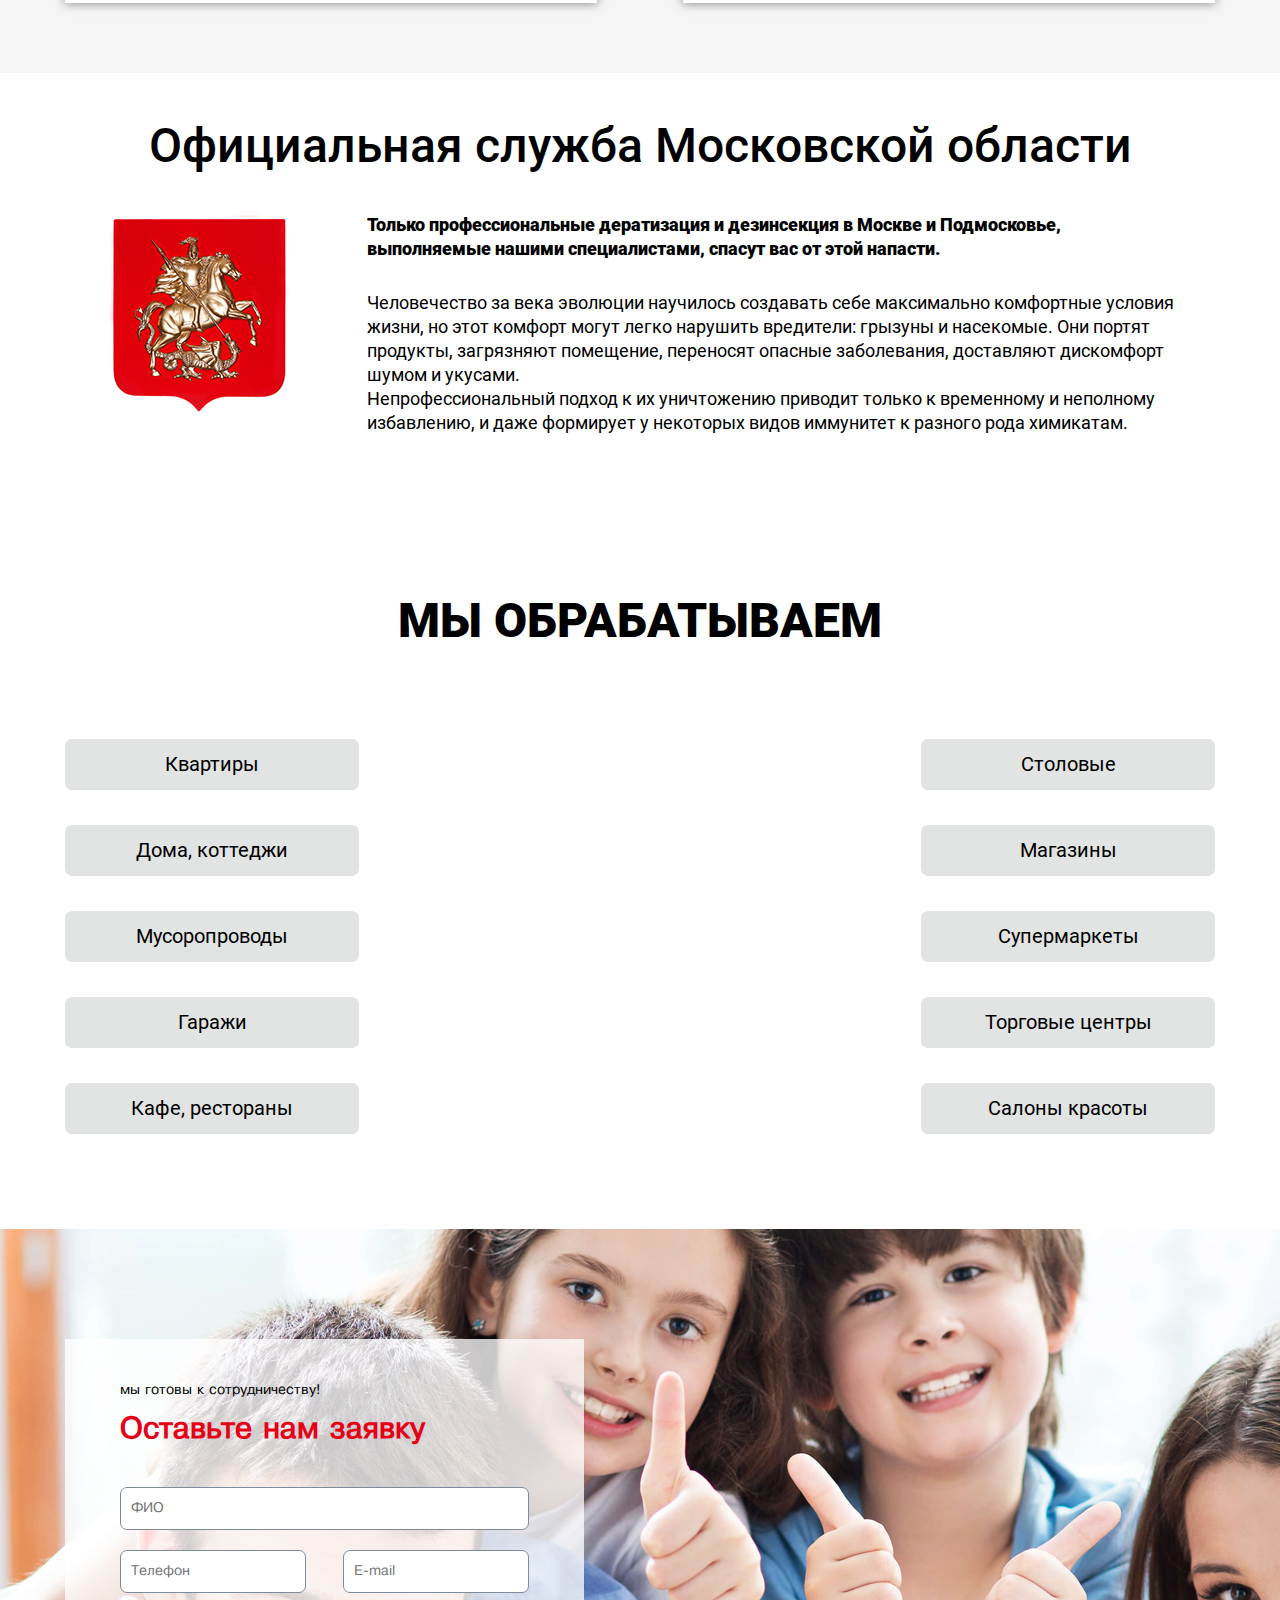
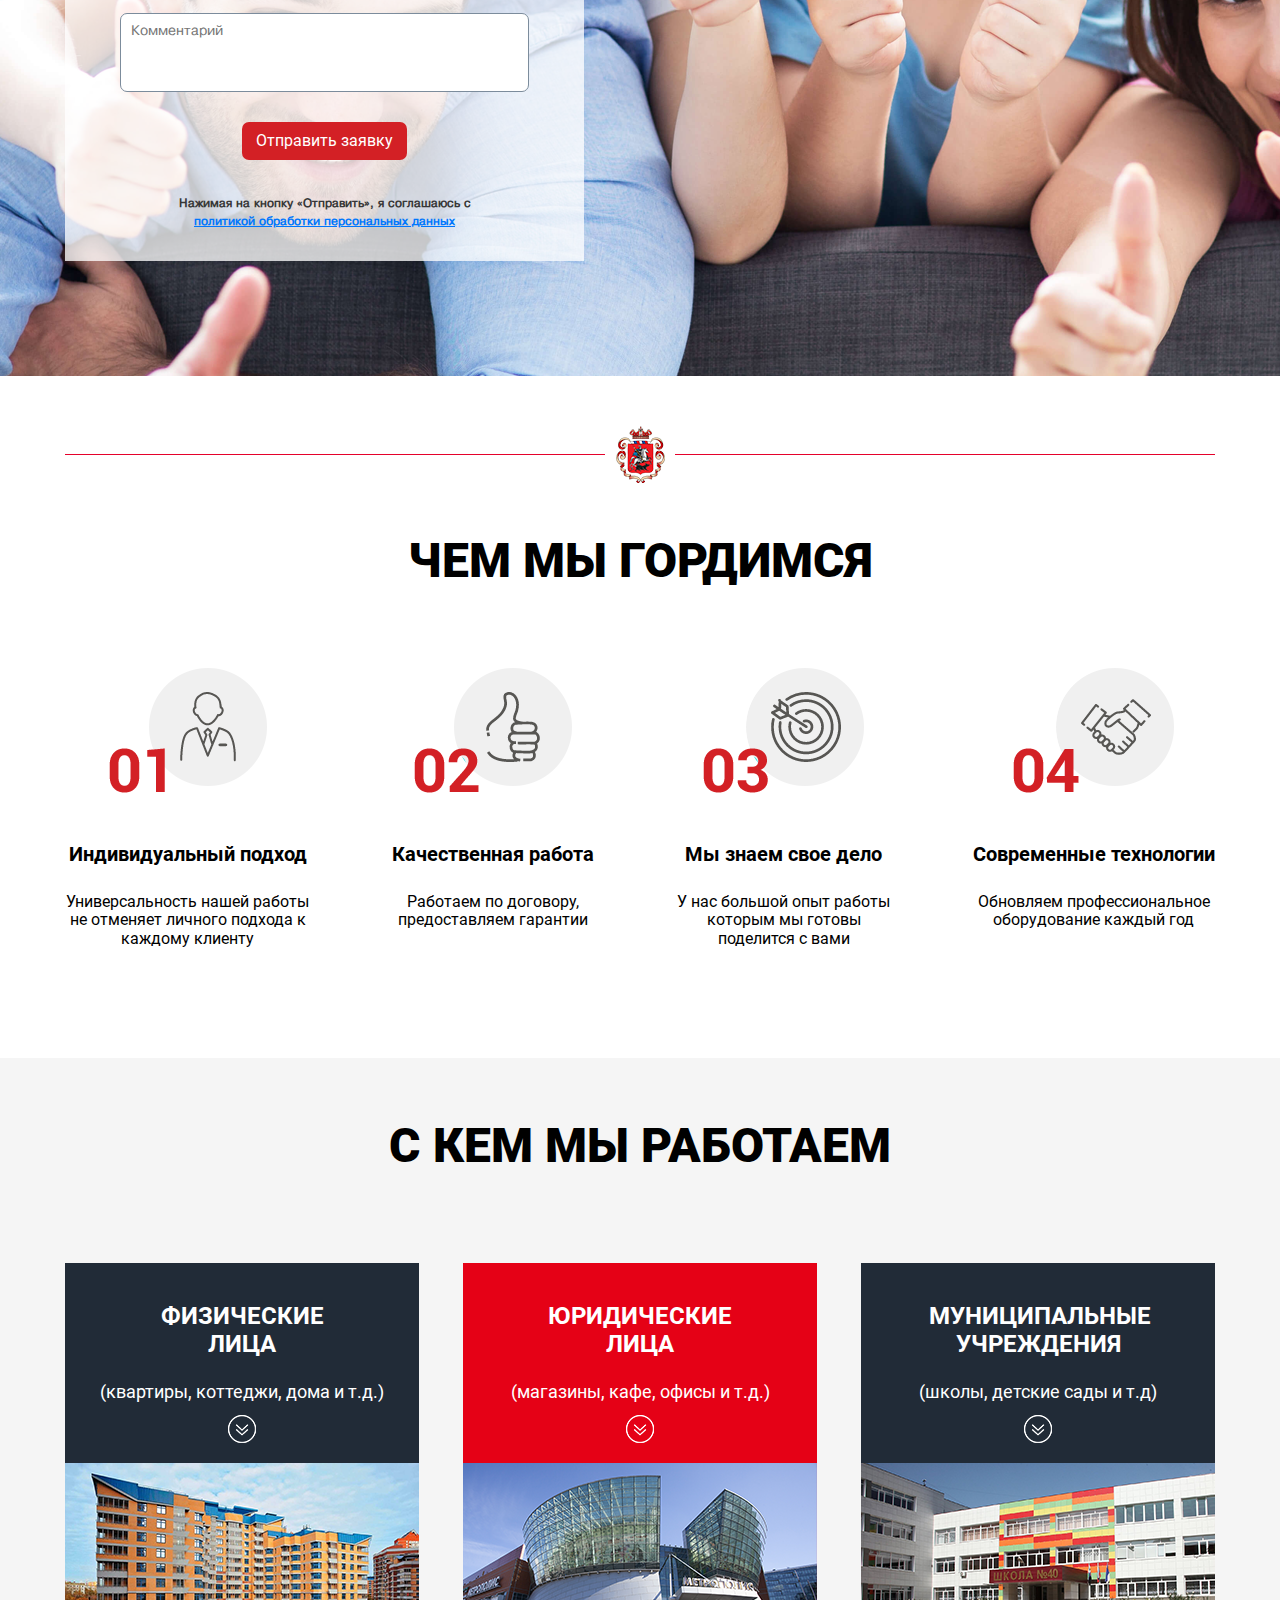
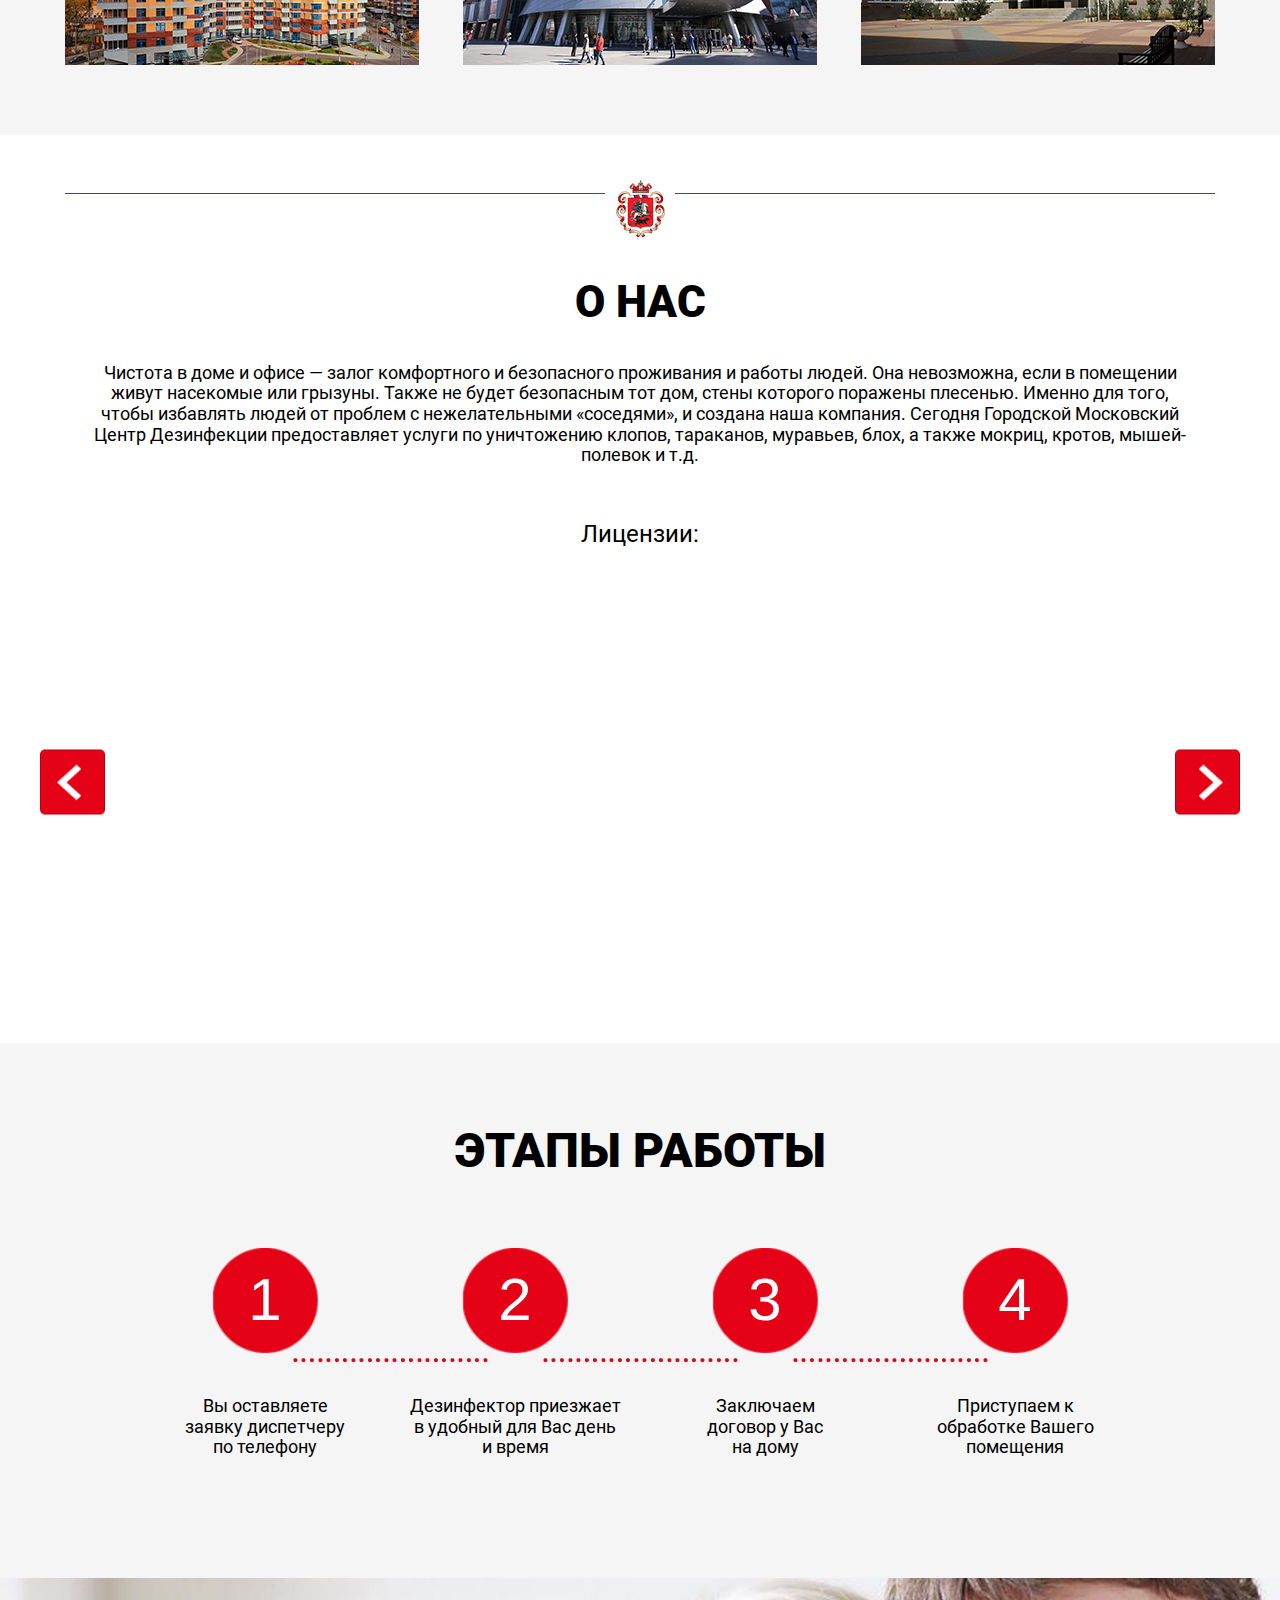
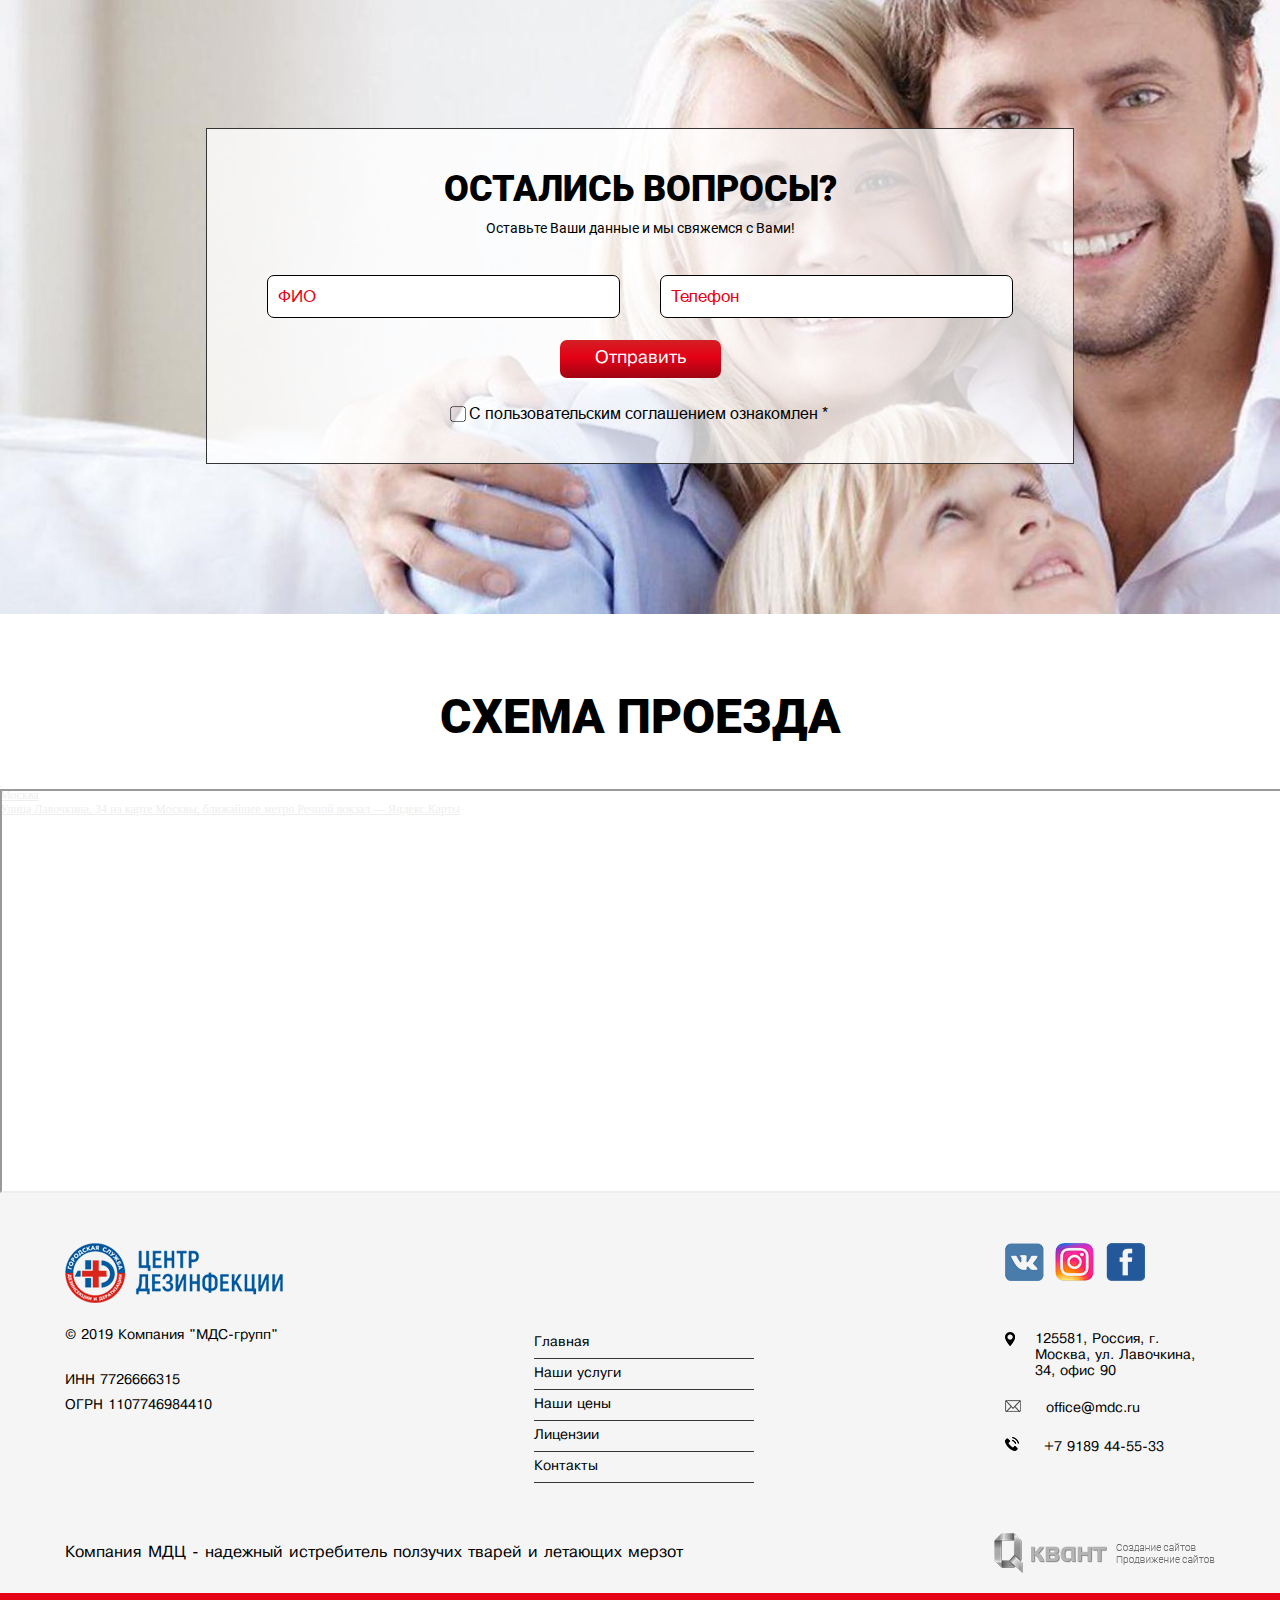
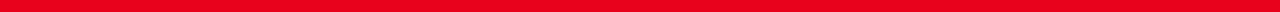
==== commit 88be746b: "gixes again" ====
--- a/main.html
+++ b/main.html
@@ -374,23 +374,24 @@
                 <!-- <div class="nextArrow"><img src="img/sliderarrow.png" alt=""></div> -->
                 <div id="slider-wrapper">
                     <div class="item">
-                        <img src="img/224bf5_38992fc24345467e85a9c47b51f664c1.jpg_srz_1661_2362_85_22_0.50_1.20_0.00_jpg_srz_копия.png" alt="">
+                        <img src="img/licence.png" alt="">
                     </div>
                     <div class="item">
-                        <img src="img/224bf5_38992fc24345467e85a9c47b51f664c1.jpg_srz_1661_2362_85_22_0.50_1.20_0.00_jpg_srz_копия.png" alt="">
+                        <img src="img/licence.png" alt="">
                     </div>
                     <div class="item">
-                        <img src="img/224bf5_38992fc24345467e85a9c47b51f664c1.jpg_srz_1661_2362_85_22_0.50_1.20_0.00_jpg_srz_копия.png" alt="">
+                        <img src="img/licence.png" alt="">
                     </div>
                     <div class="item">
-                        <img src="img/224bf5_38992fc24345467e85a9c47b51f664c1.jpg_srz_1661_2362_85_22_0.50_1.20_0.00_jpg_srz_копия.png" alt="">
+                        <img src="img/licence.png" alt="">
                     </div>
                     <div class="item">
-                        <img src="img/224bf5_38992fc24345467e85a9c47b51f664c1.jpg_srz_1661_2362_85_22_0.50_1.20_0.00_jpg_srz_копия.png" alt="">
+                        <img src="img/licence.png" alt="">
                     </div>
                     <div class="item">
-                        <img src="img/224bf5_38992fc24345467e85a9c47b51f664c1.jpg_srz_1661_2362_85_22_0.50_1.20_0.00_jpg_srz_копия.png" alt="">
-                    </div>
+                        <img src="img/licence.png" alt="">
+                    </div>
+                    
 
 
                 </div>
--- a/css/style.css
+++ b/css/style.css
@@ -835,13 +835,14 @@
 #stage .container .wrapper .top .mark img {
   display: block;
   margin: 0 auto;
-  margin-bottom: 30px;
+  margin-bottom: 43px;
   width: 107px;
 }
 
 #stage .container .wrapper .top .mark p {
   font-family: "Montserrat - Semi Bold", sans-serif;
-  font-size: 29px;
+  font-size: 60px;
+  color: #ffffff;
   font-weight: 400;
   line-height: 43.75px;
   text-transform: uppercase;
@@ -880,7 +881,7 @@
   height: 5px;
   background-image: url(../img/dots.png);
   position: absolute;
-  top: 130px;
+  top: 110px;
   left: 135px;
 }
 
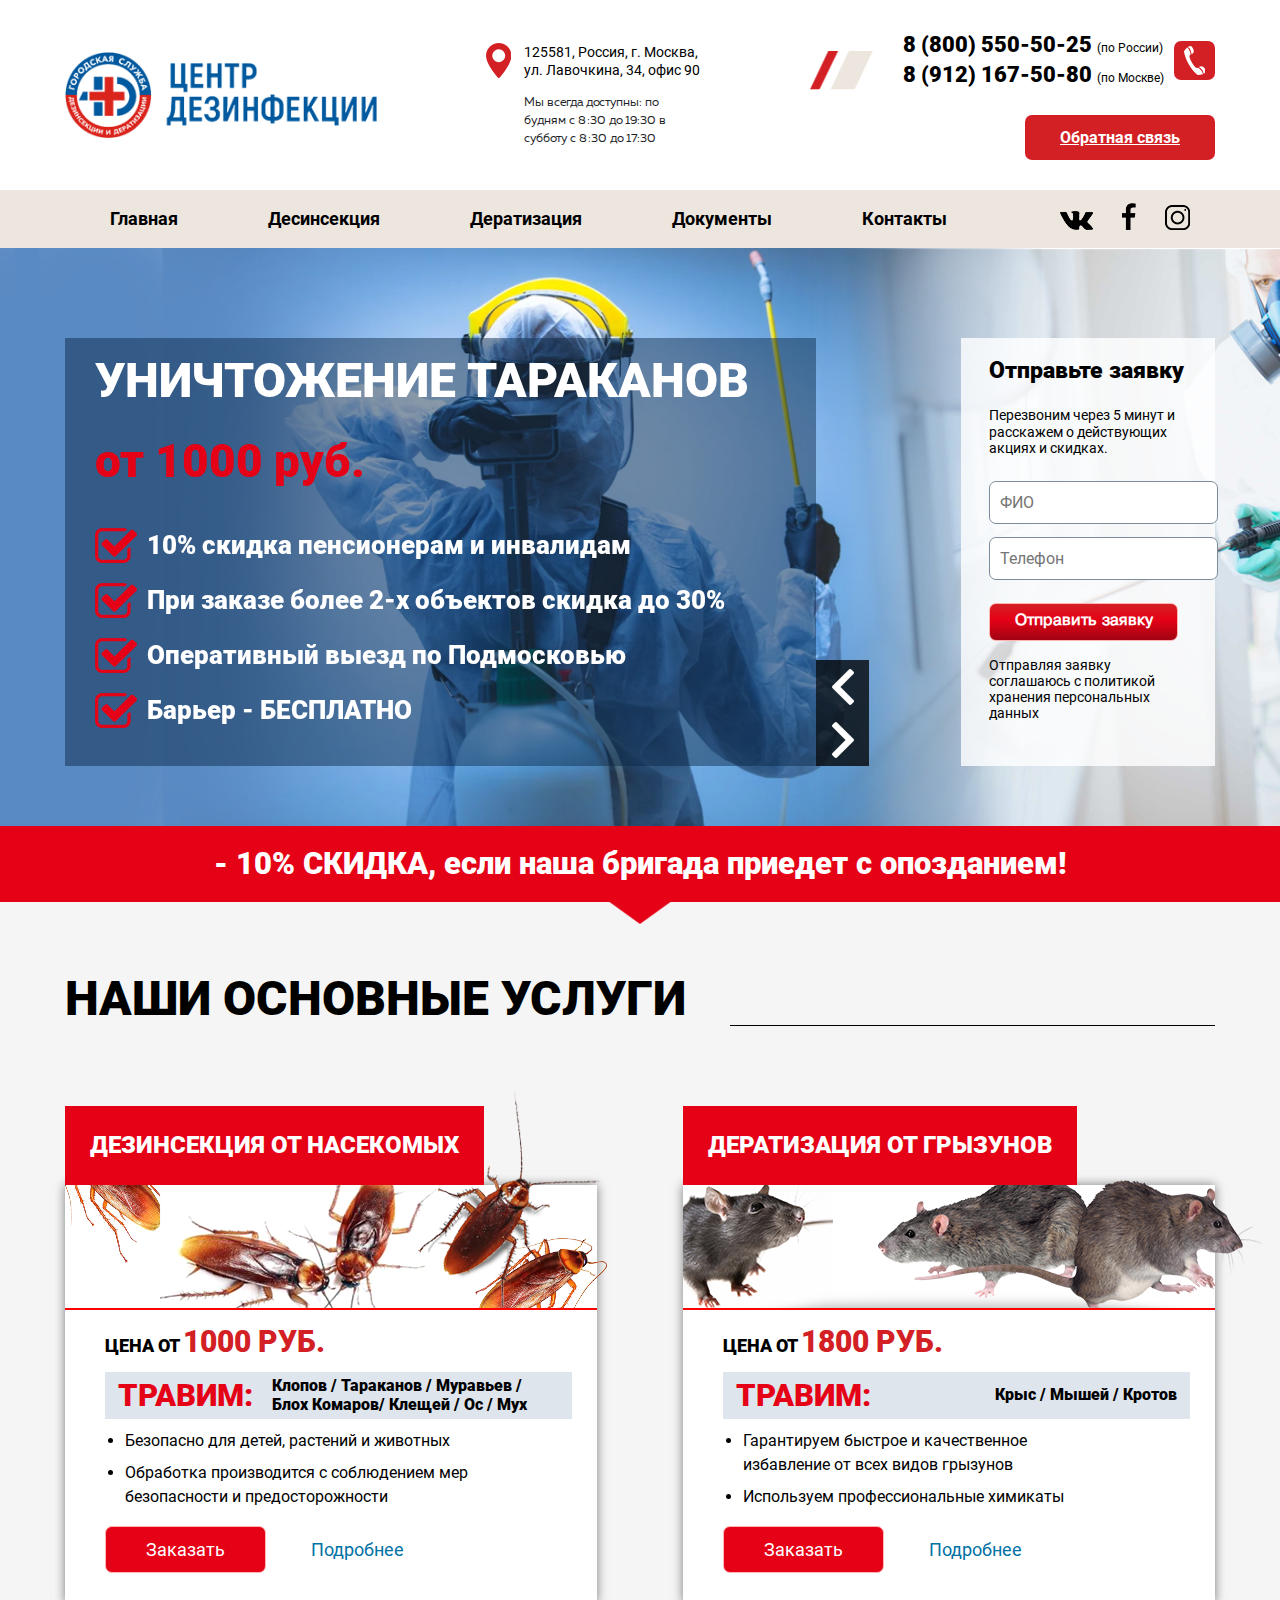
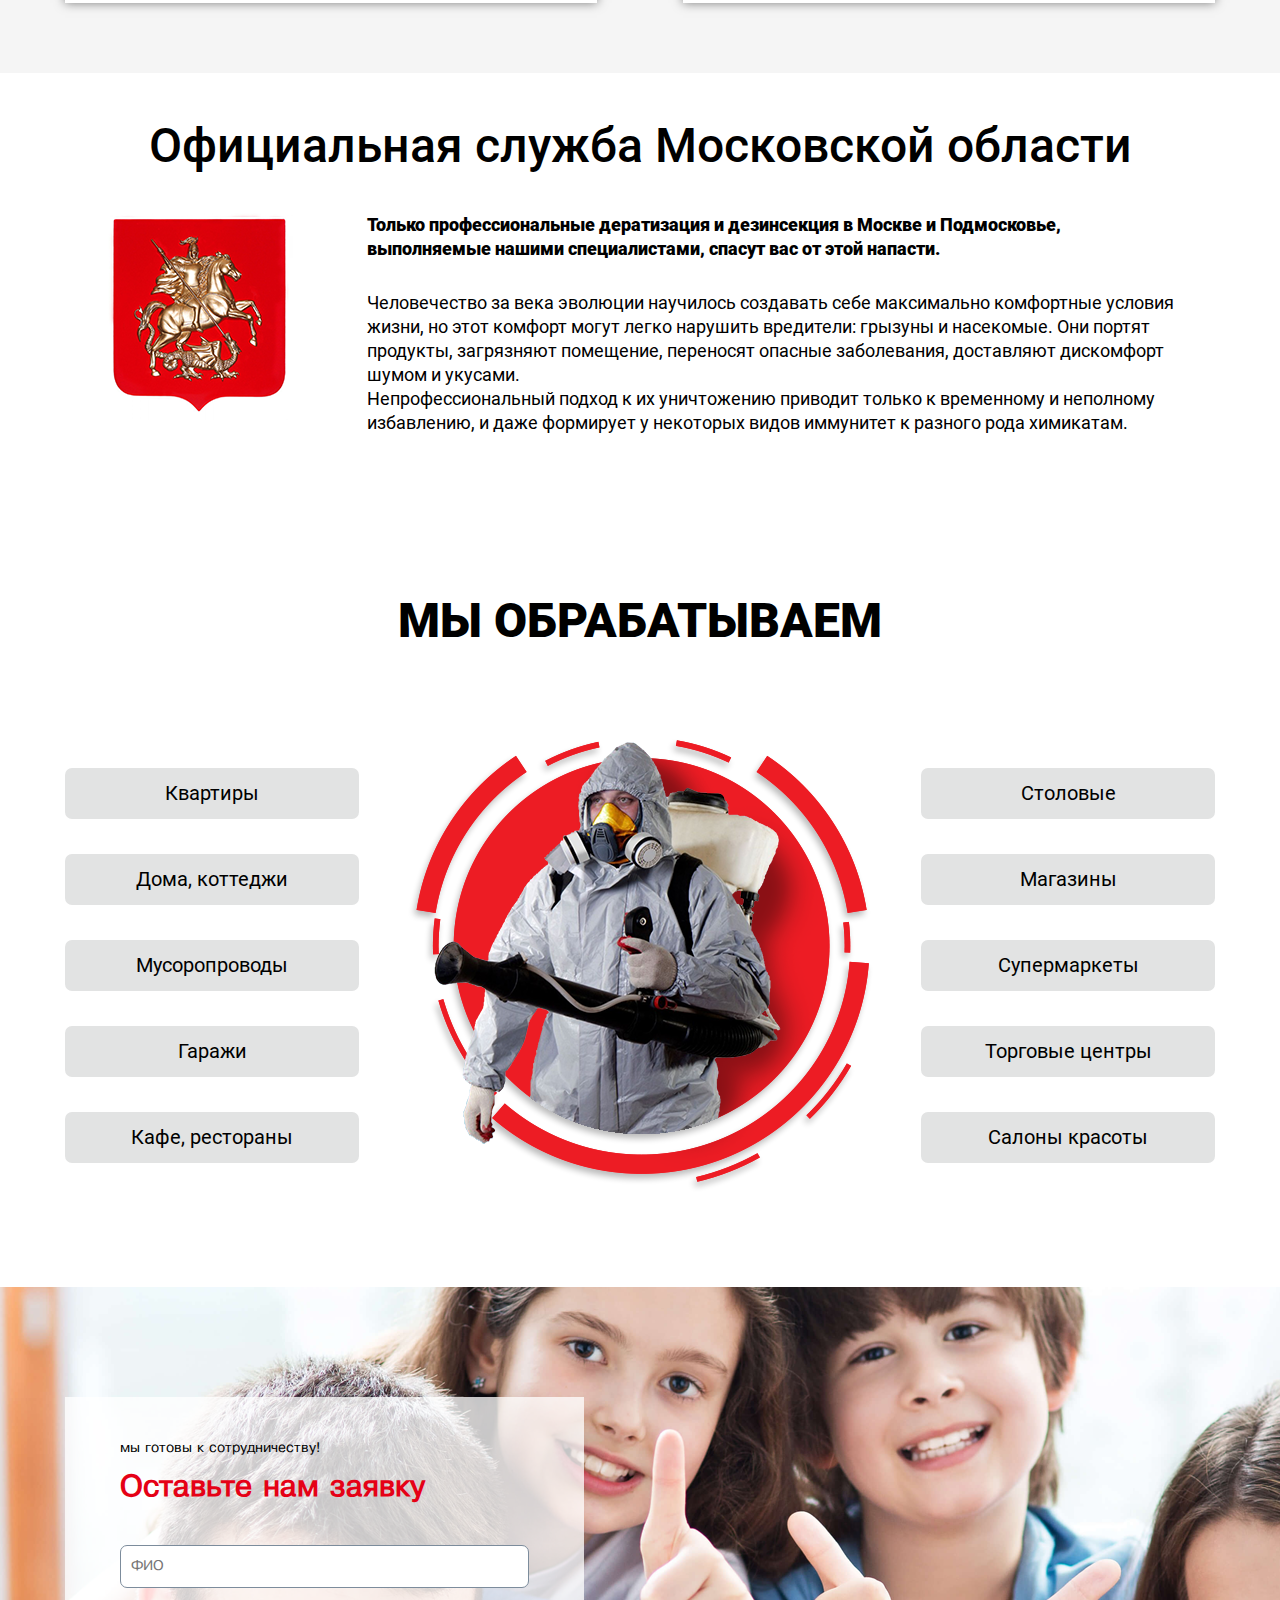
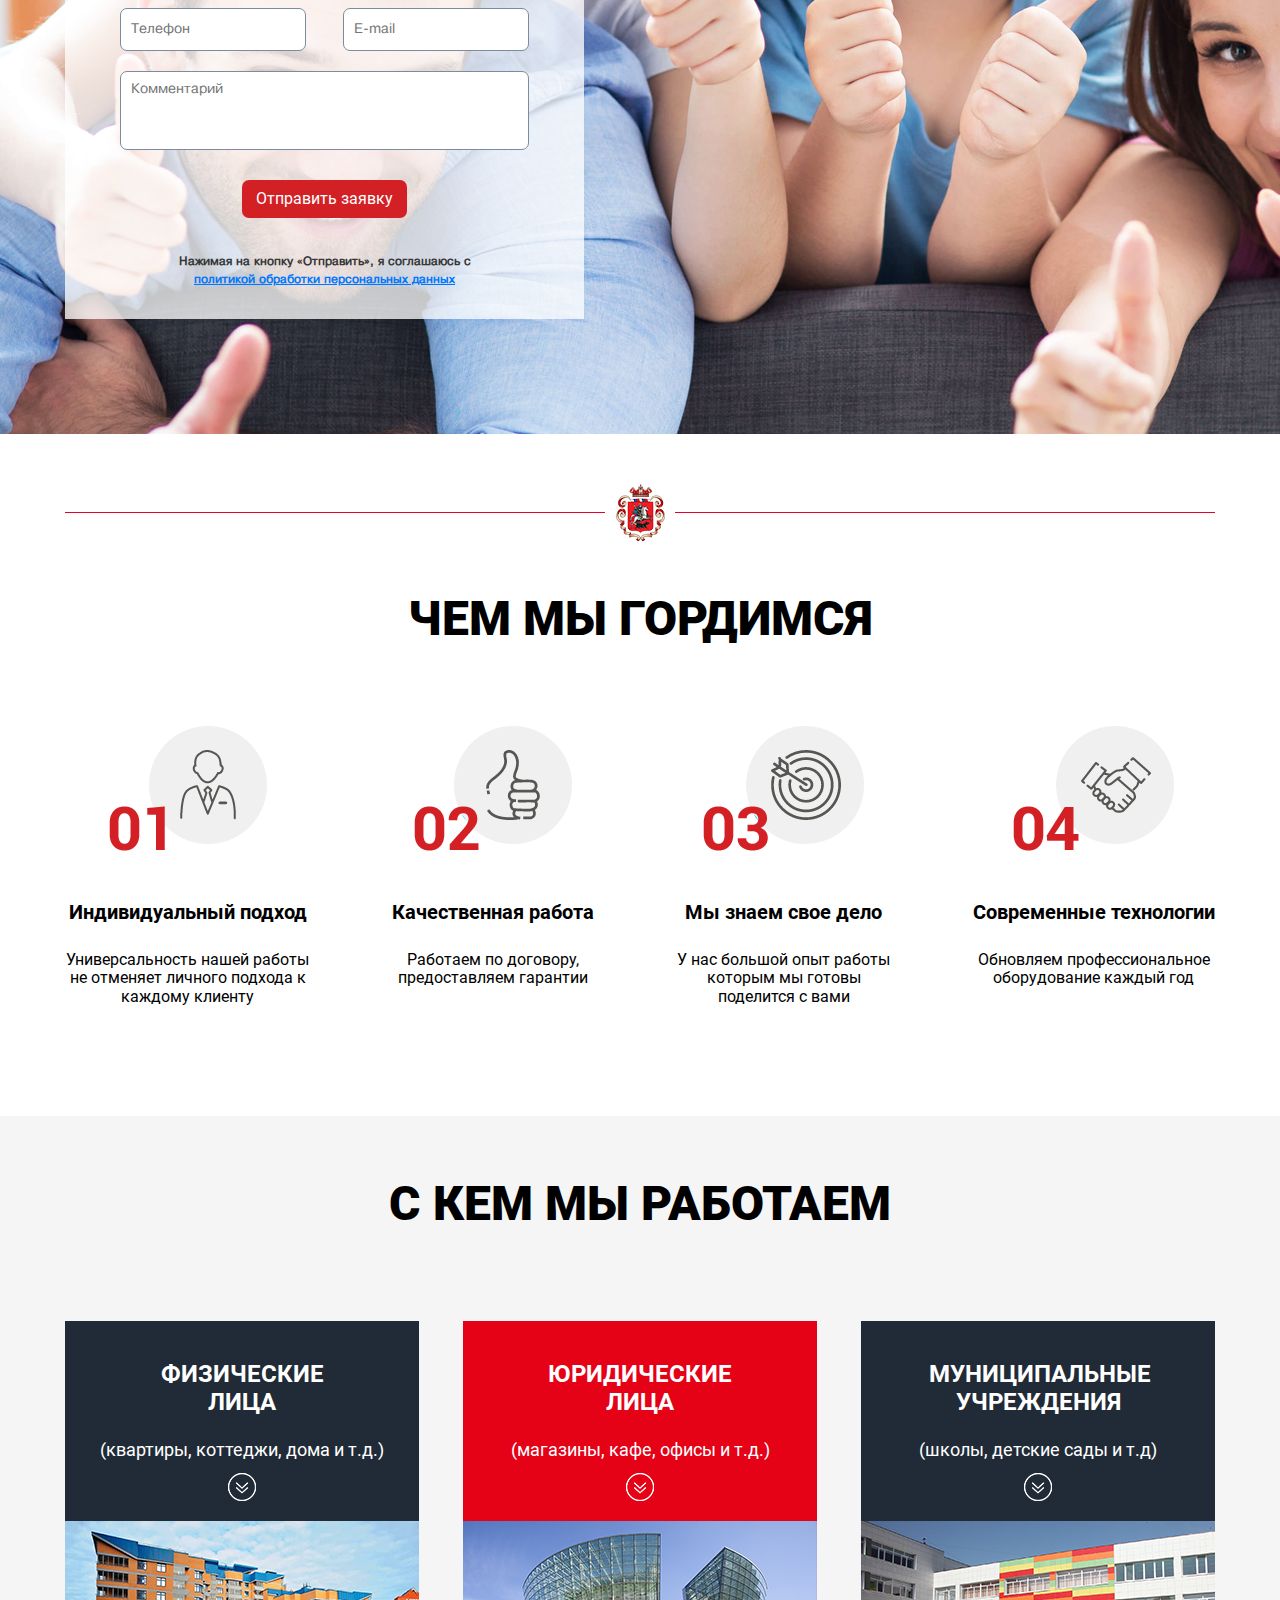
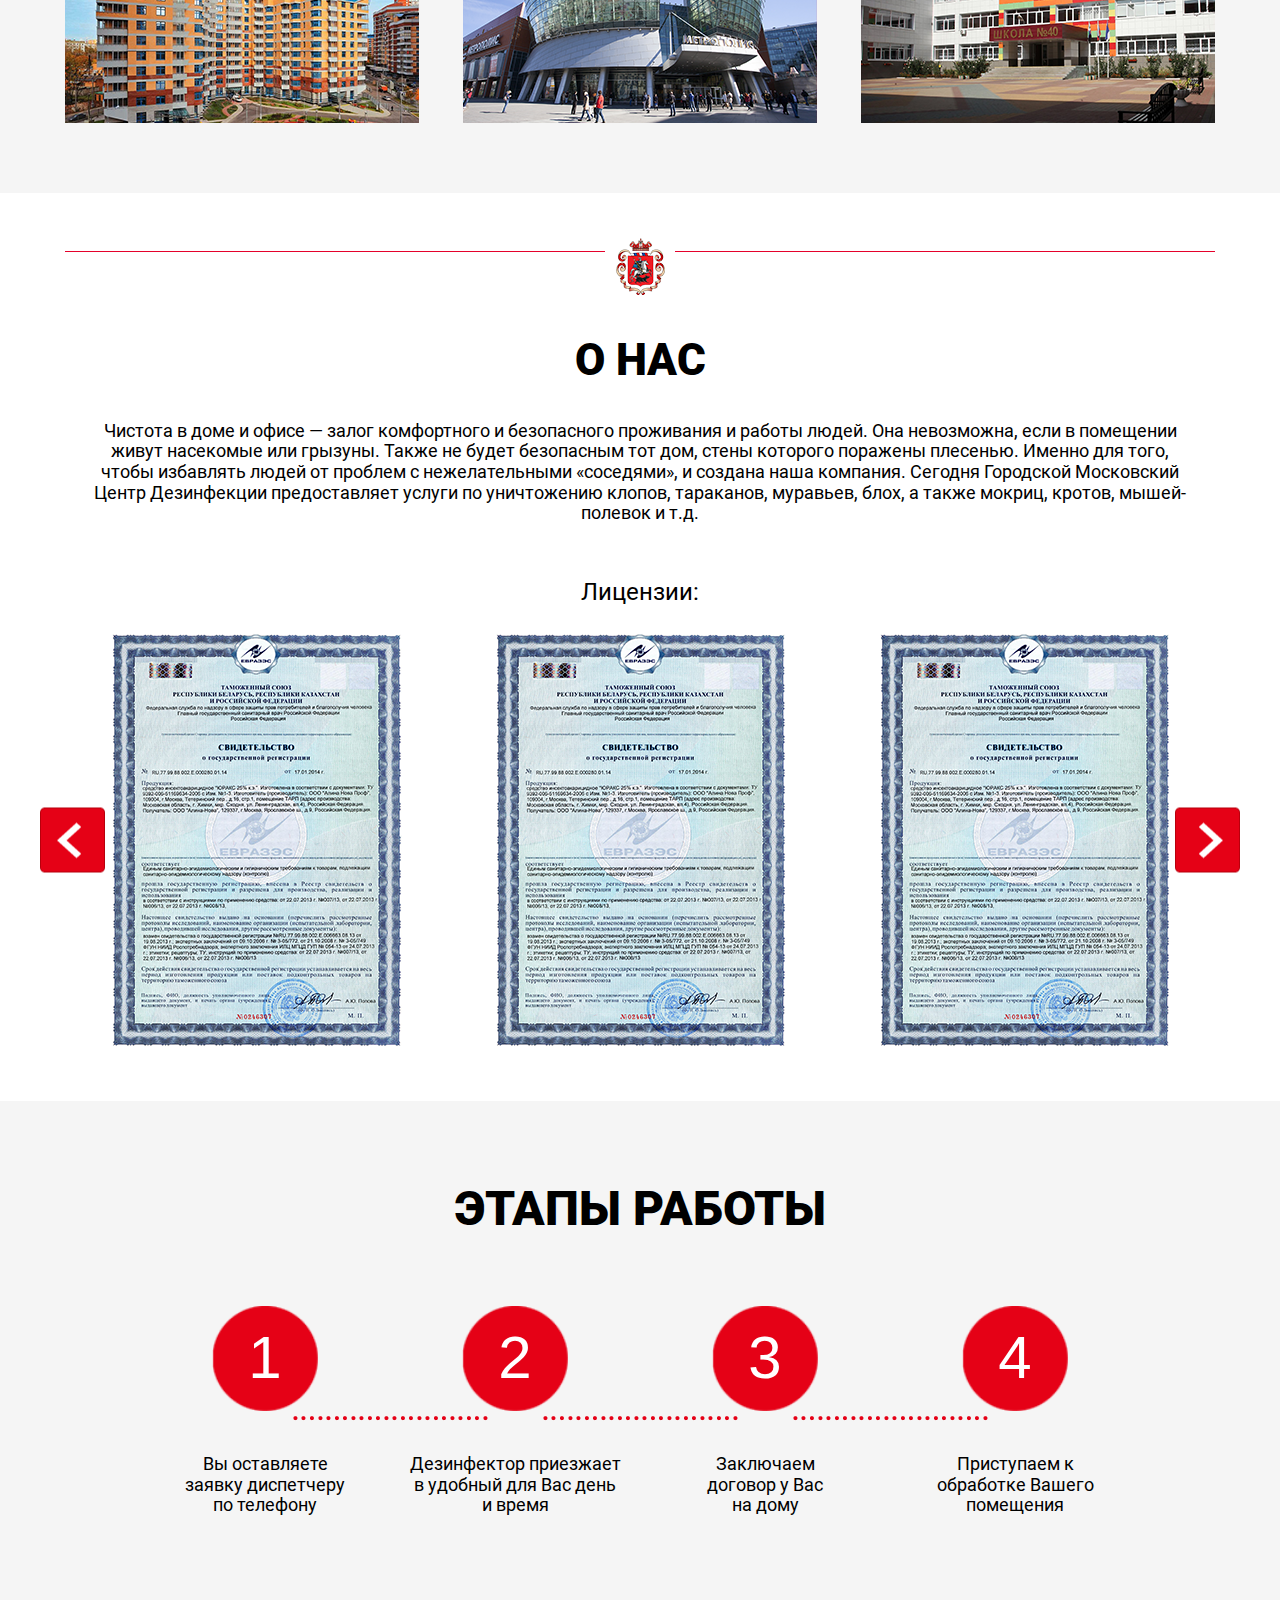
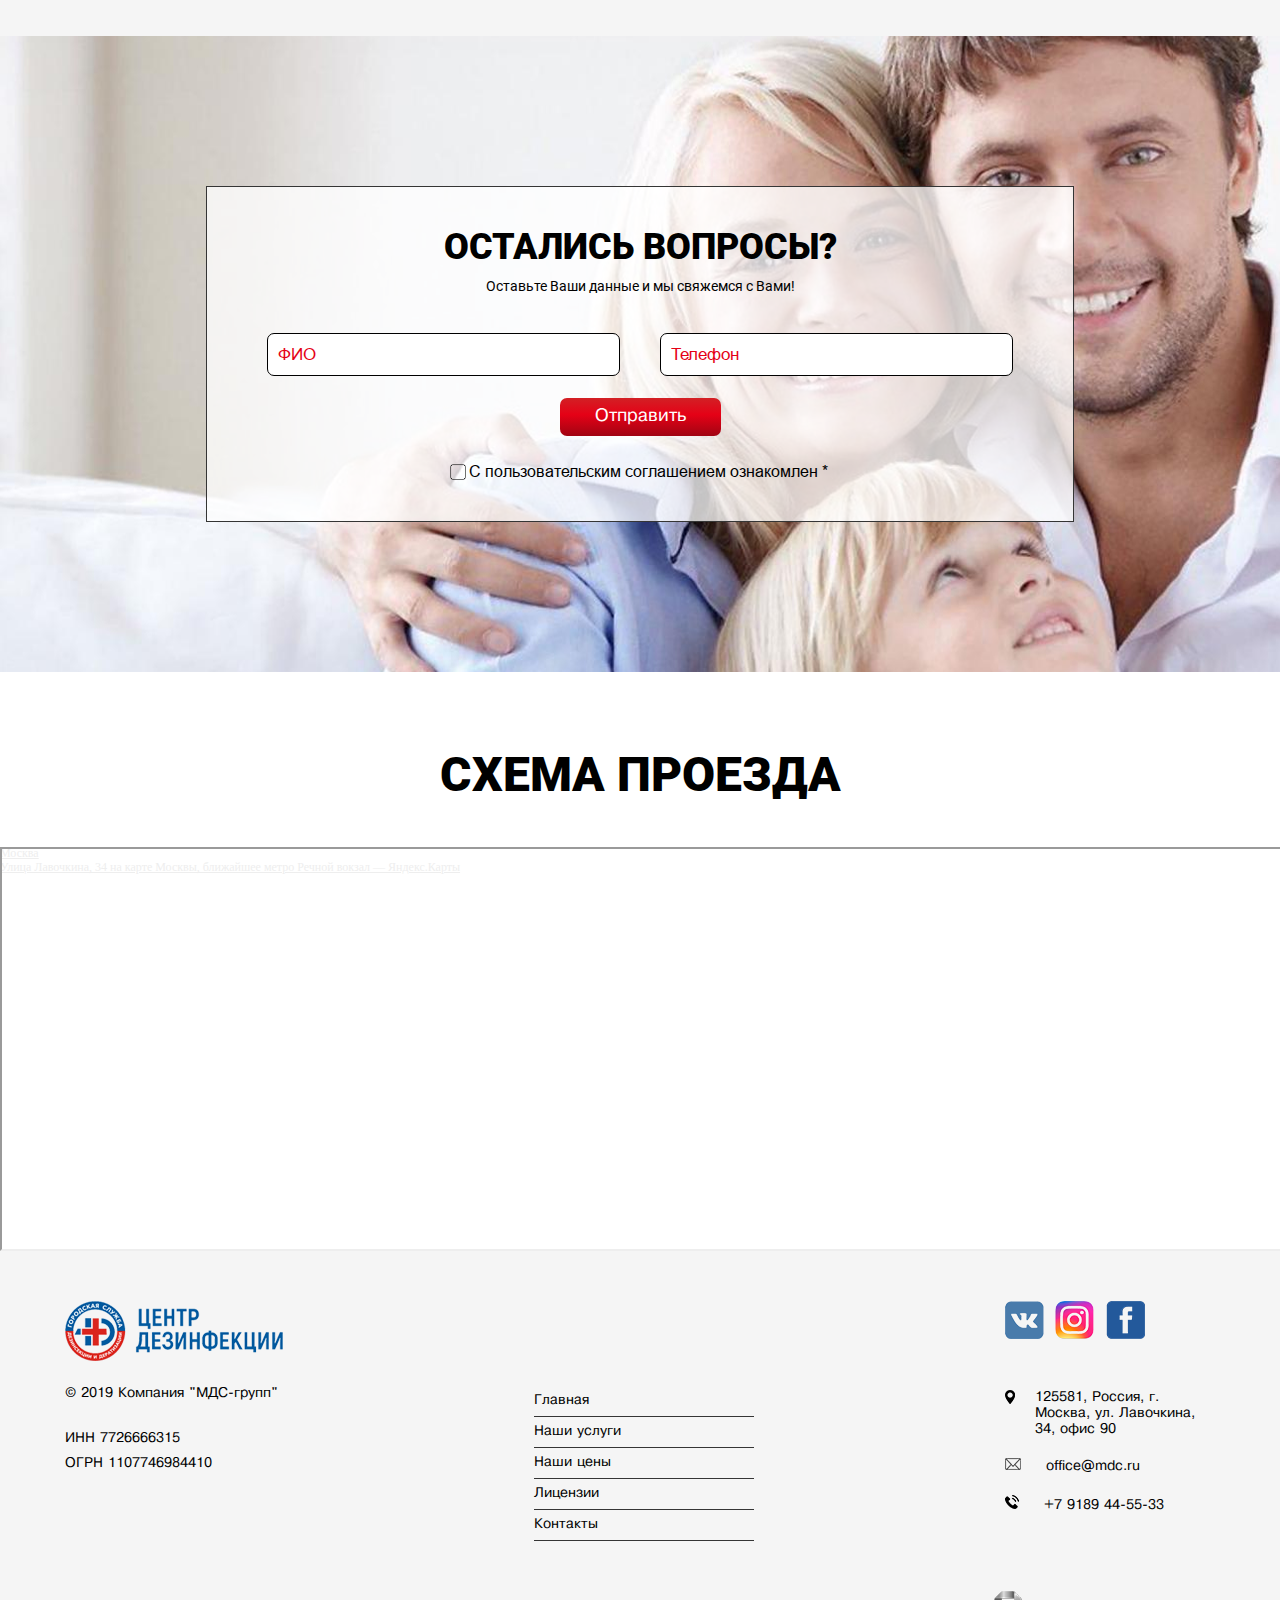
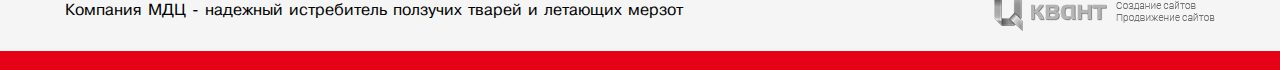
==== commit fc37f9ee: "last changes" ====
--- a/main.html
+++ b/main.html
@@ -258,7 +258,7 @@
                     </ul>
                 </div>
                 <div class="center">
-                    <img src="img/ghostBuster2.png" alt="">
+                    <img src="img/desinse.png" alt="">
                 </div>
                 <div class="right procList">
                     <ul>
